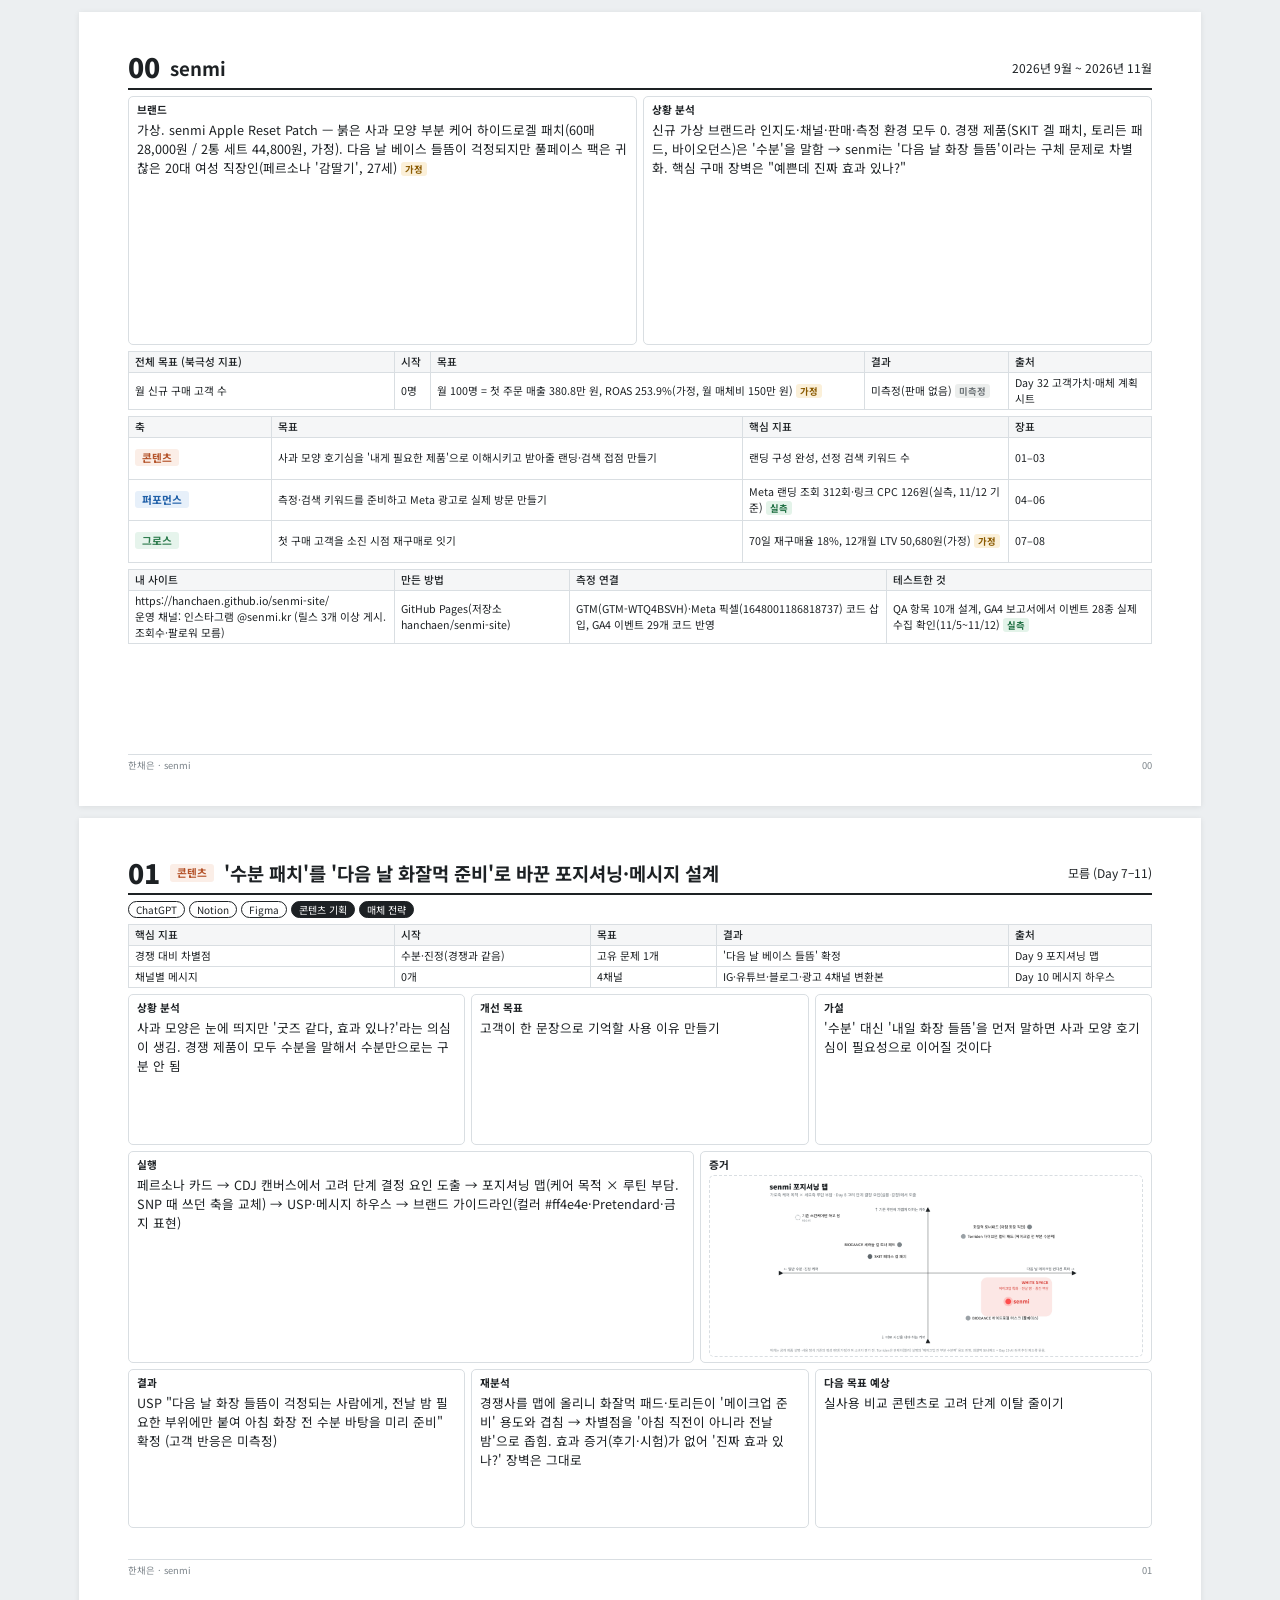
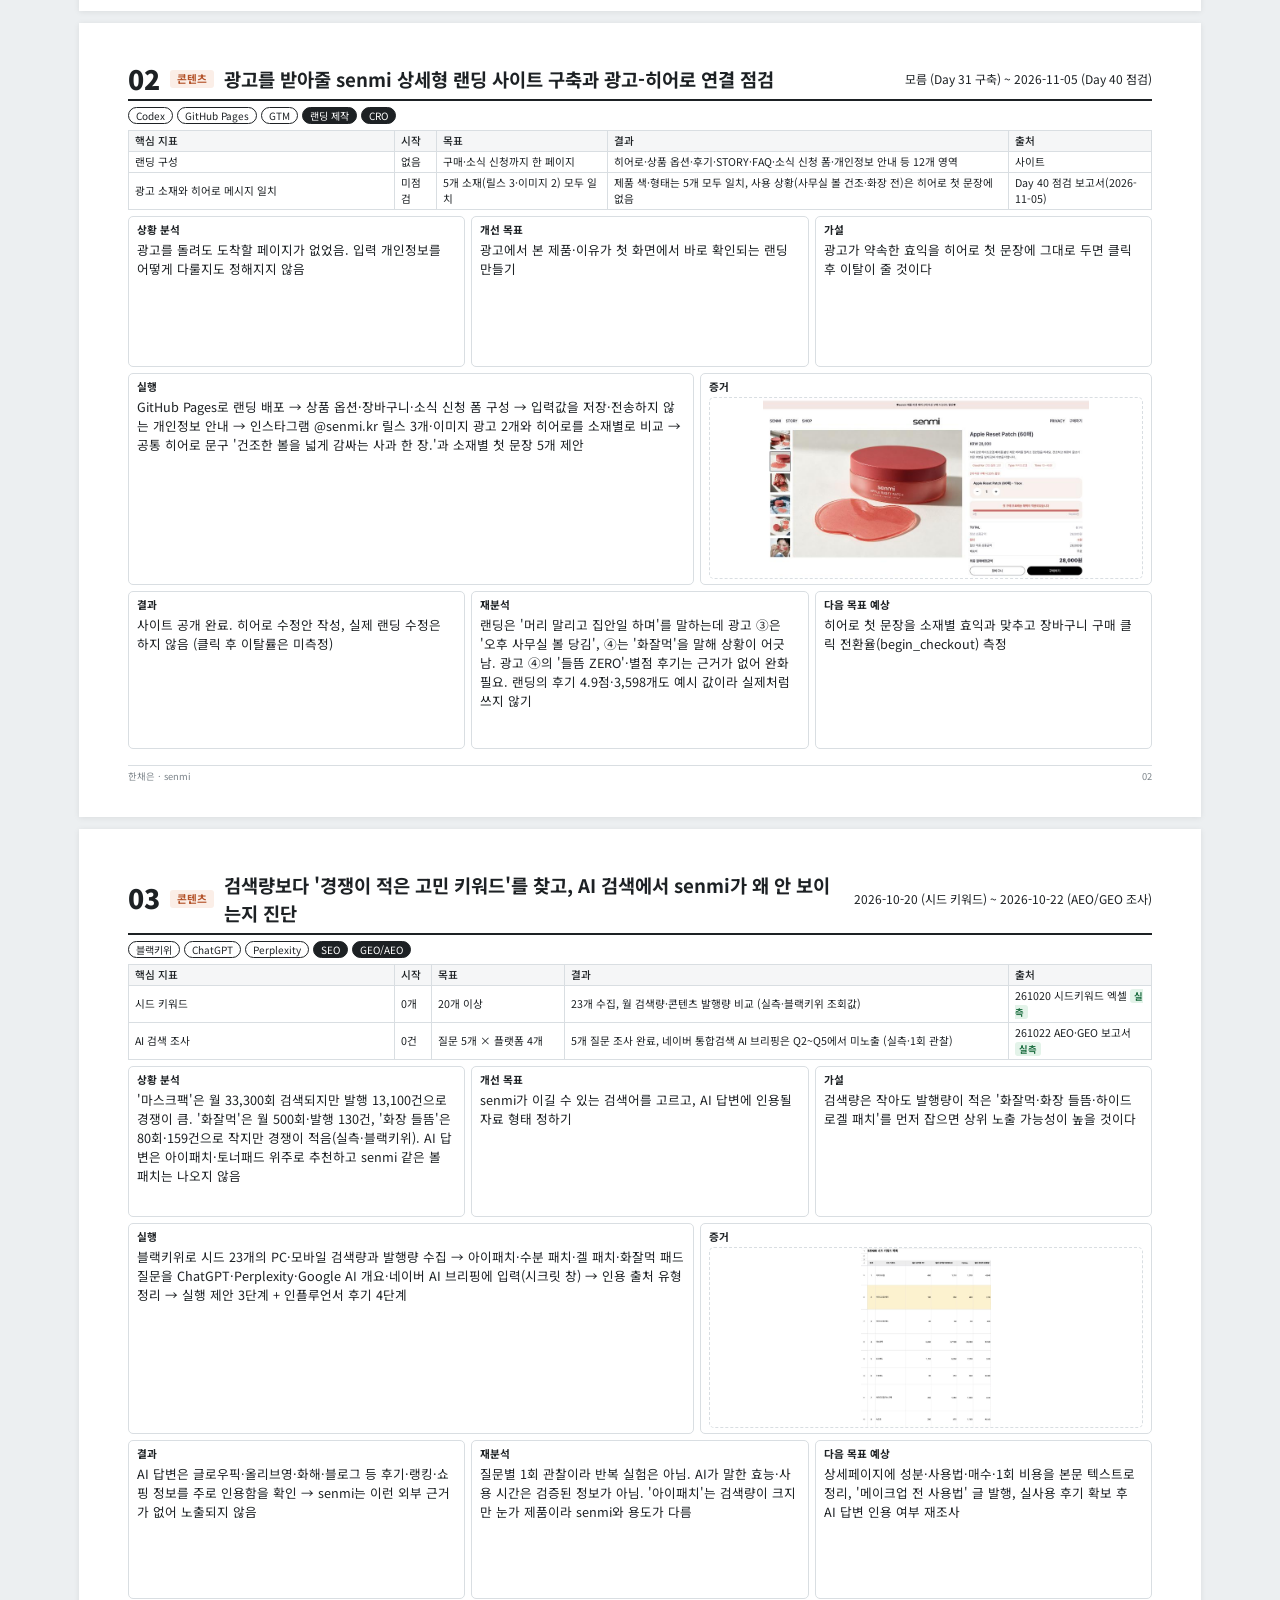
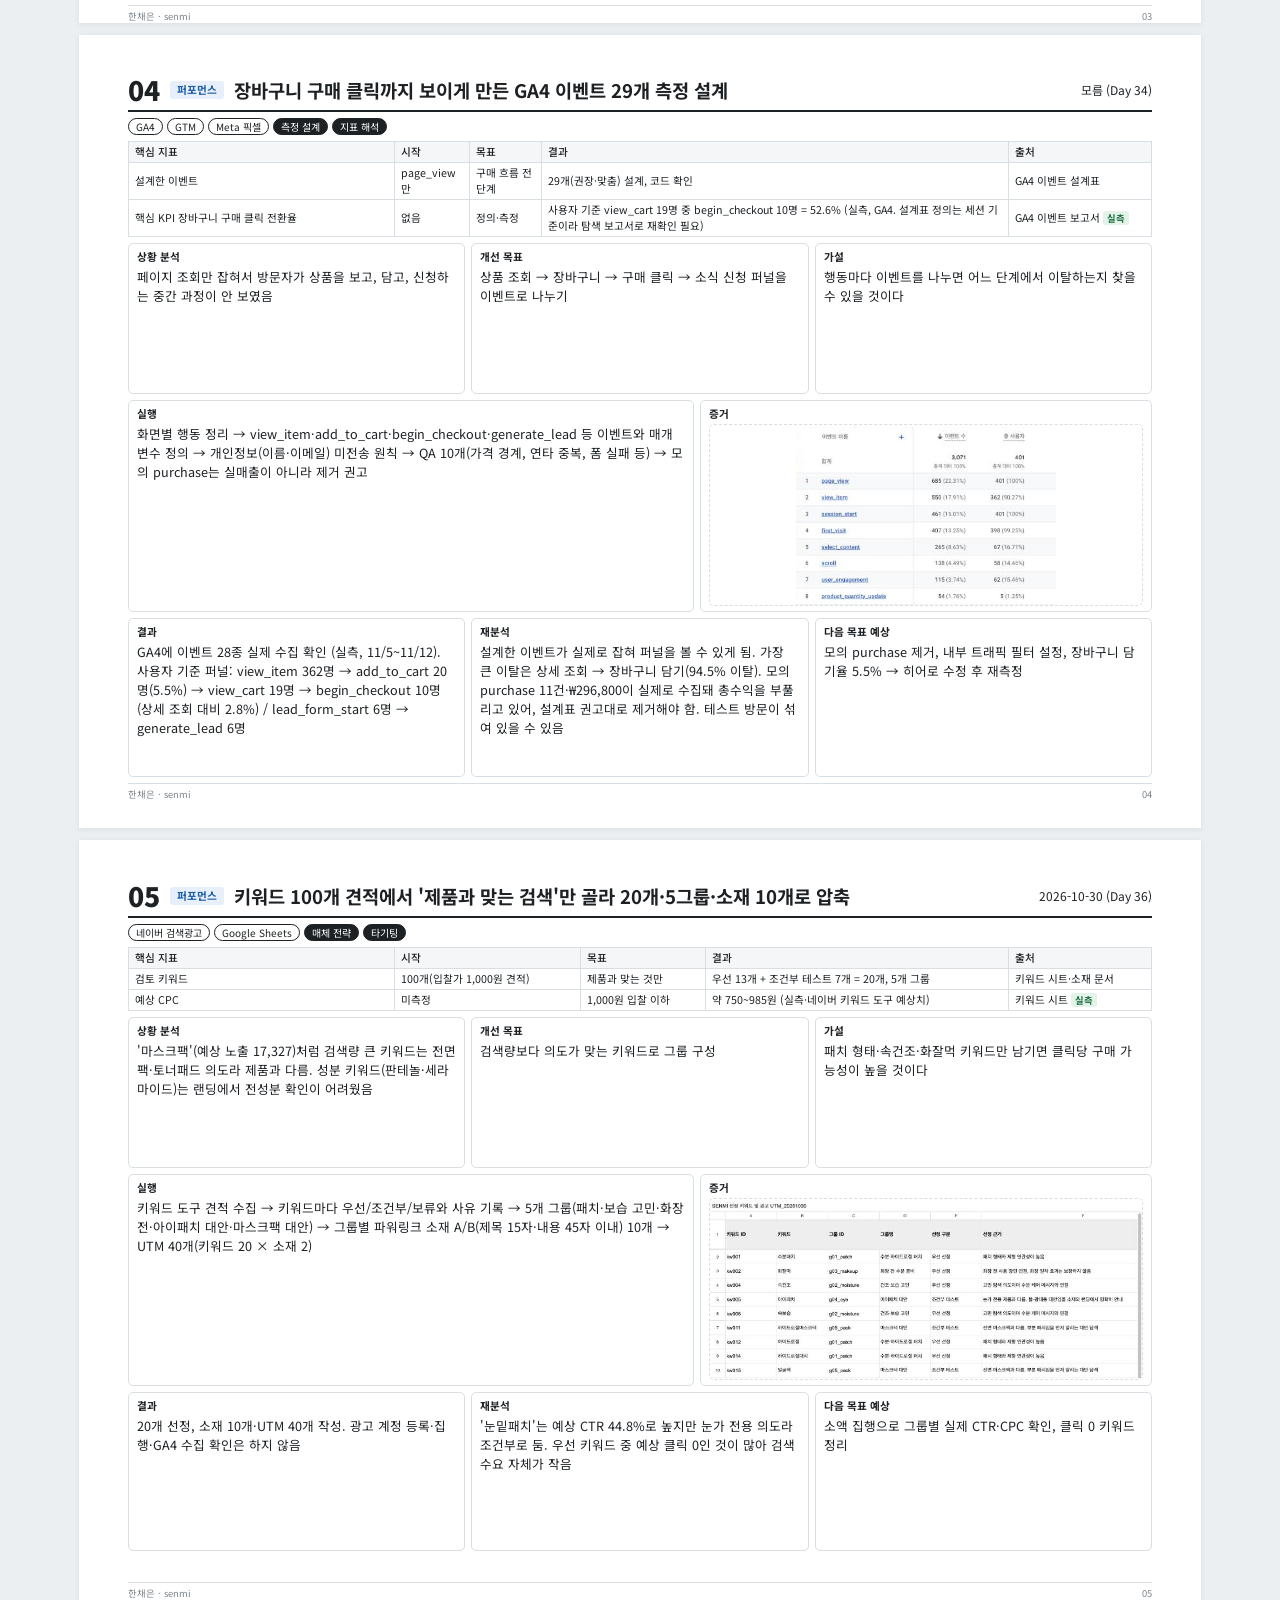
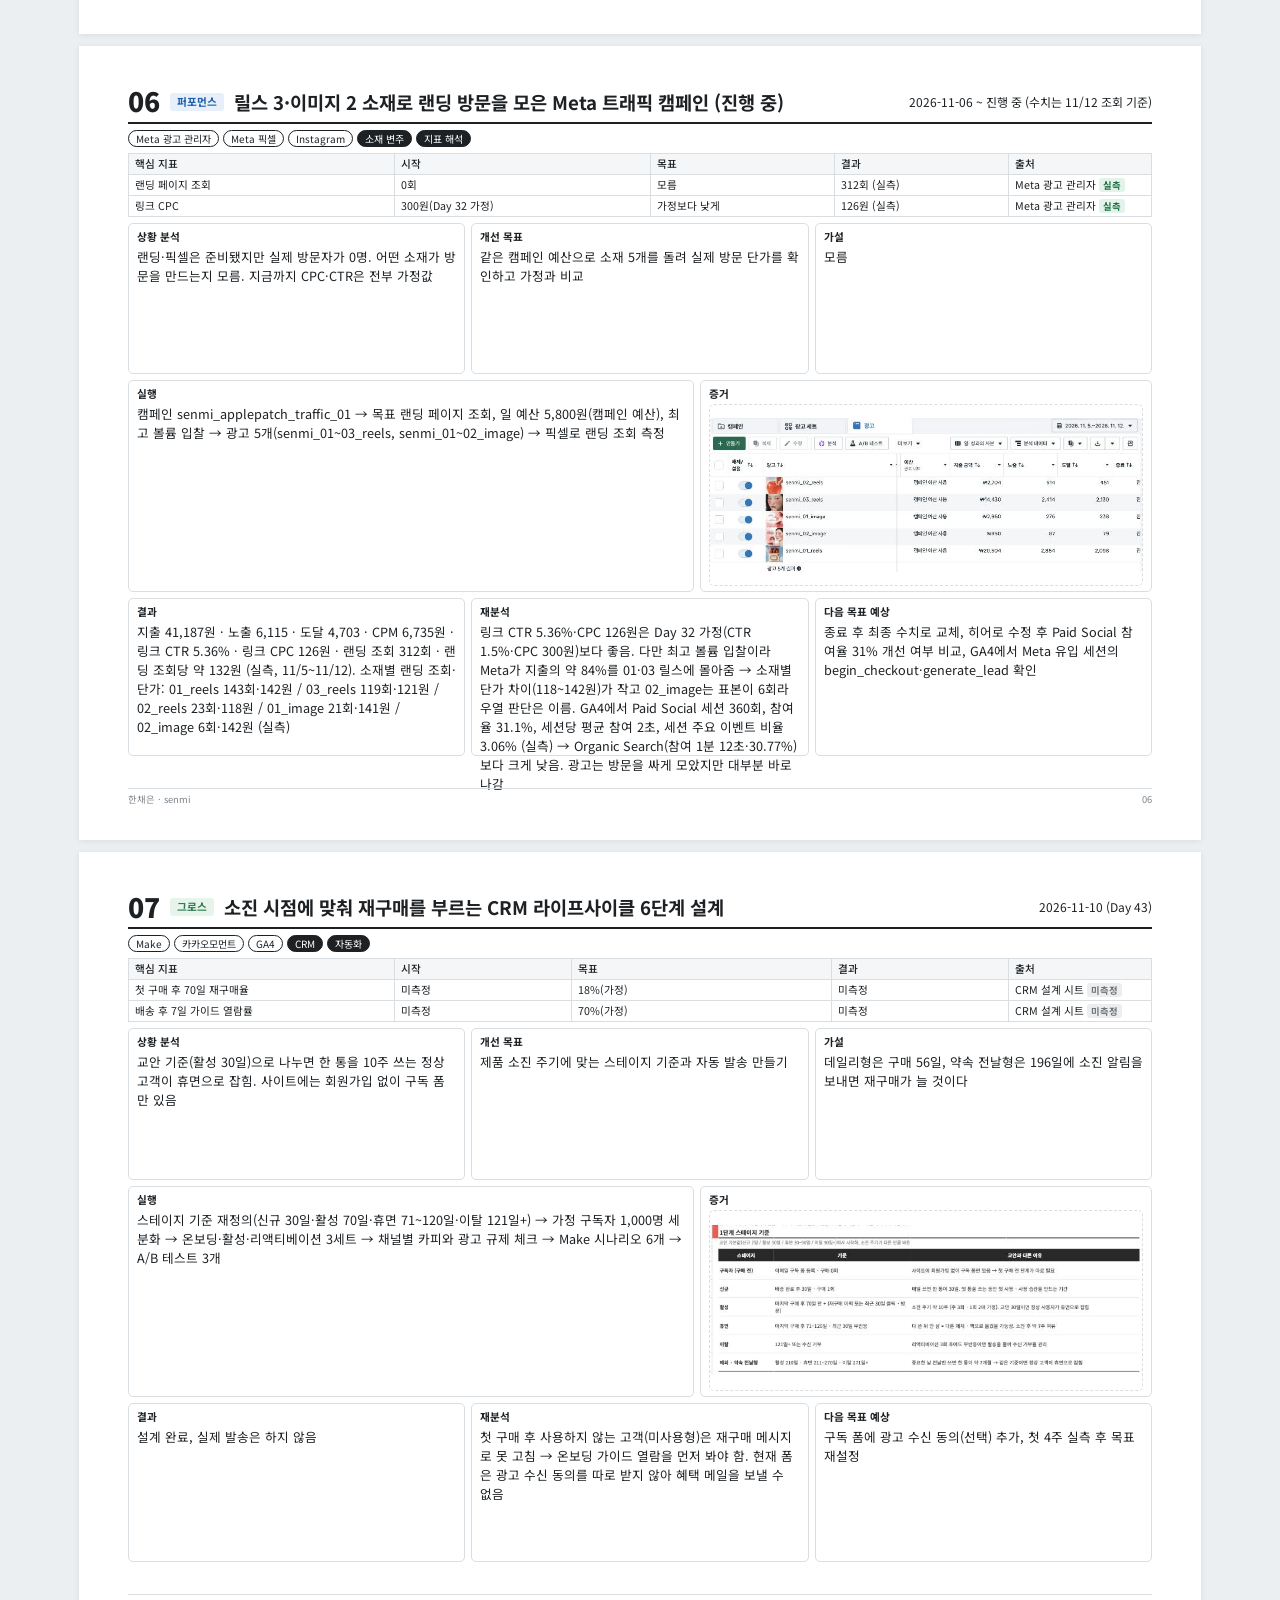
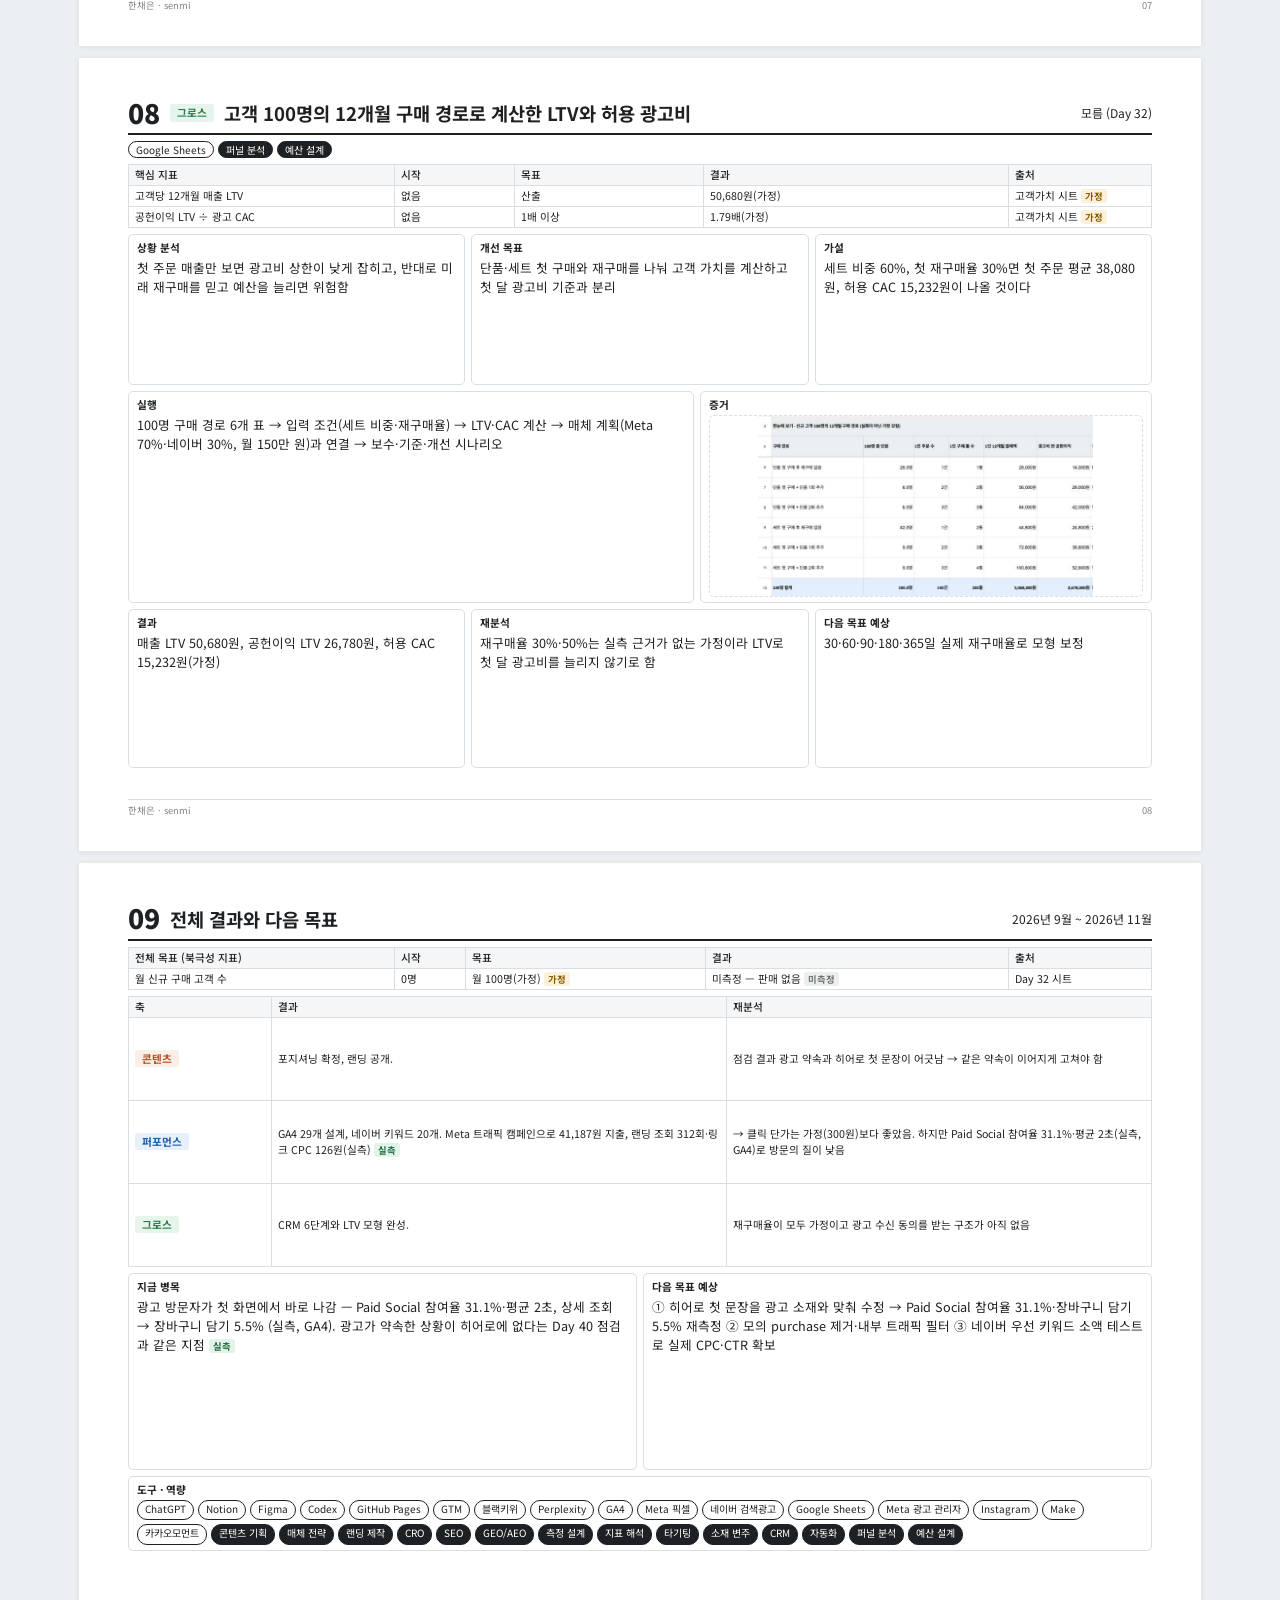
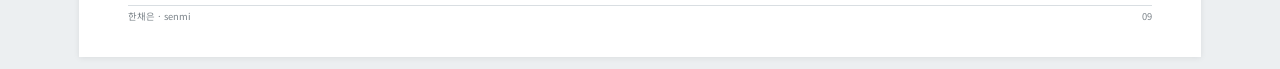
==== portfolio/index.html @ d6743a53 "Update chapter 01 to match revised Day 9 positioning Co-Authored-By: Claude Opus 5.5 <noreply@anthro" ====
<!doctype html>
<html lang="ko"><head><meta charset="utf-8"><meta name="viewport" content="width=device-width, initial-scale=1">
<meta name="robots" content="noindex, nofollow">
<title>한채은 포트폴리오</title>
<link href="https://fonts.googleapis.com/css2?family=Noto+Sans+KR:wght@400;500;700;900&display=swap" rel="stylesheet">
<!--
  빈 템플릿. [ ] 자리는 전부 내 내용으로 바꾼다. PDF 저장 전에 [ ]가 하나도 남으면 안 된다.
  00 브랜드·전체 목표 / 01~03 콘텐츠 / 04~06 퍼포먼스 / 07~09 그로스 / 10 전체 결과.
  장을 더 넣으려면 같은 축 section을 복사하고 번호를 다시 매긴다.
  도구 배지 <span class="b">GA4</span> · 역량 배지 <span class="b skill">측정 설계</span>
  숫자 출처 <span class="tag real">실측</span> <span class="tag assume">가정</span> <span class="tag none">미측정</span>
-->
<style>
:root{--ink:#1d2124;--muted:#7b8389;--line:#d9dee2;--paper:#fff;--bg:#eceff1;
--c:#b4532a;--c-bg:#fbeee7;--p:#1f5fa8;--p-bg:#e7f0fa;--g:#2f7d4f;--g-bg:#e6f4ec;
--real:#1f6f43;--real-bg:#e3f3e9;--assume:#8a5a00;--assume-bg:#fbf0d9;--none:#6d7377;--none-bg:#eceeed}
@media (prefers-color-scheme: dark){:root:not([data-theme="light"]){--bg:#15181a}}
:root[data-theme="dark"]{--bg:#15181a}
*{box-sizing:border-box}html,body{margin:0}
body{background:var(--bg);color:var(--ink);font-family:"Noto Sans KR",system-ui,sans-serif;font-size:9.5pt;line-height:1.5;-webkit-print-color-adjust:exact;print-color-adjust:exact}
@page{size:A4 landscape;margin:0}
.page{width:297mm;height:210mm;margin:12px auto;background:var(--paper);padding:11mm 13mm 9mm;display:flex;flex-direction:column;gap:6px;overflow:hidden;box-shadow:0 1px 6px rgba(0,0,0,.08)}
@media print{body{background:#fff}.page{margin:0;box-shadow:none;break-after:page}}
@media screen and (max-width:900px){.page{width:auto;height:auto;margin:8px 0;padding:20px 16px}.row3,.row2,.top2{grid-template-columns:1fr !important}}
.hd{display:flex;align-items:center;gap:10px;border-bottom:2px solid var(--ink);padding-bottom:6px}
.no{font-weight:900;font-size:20pt;line-height:1}
.ax{font-size:8pt;font-weight:700;border-radius:3px;padding:1px 7px;white-space:nowrap}
.ax.c{color:var(--c);background:var(--c-bg)}.ax.p{color:var(--p);background:var(--p-bg)}.ax.g{color:var(--g);background:var(--g-bg)}
.ttl{font-size:14pt;font-weight:700;flex:1}
.period{font-size:9pt;white-space:nowrap}
.badges{display:flex;flex-wrap:wrap;gap:4px;font-size:7.5pt}
.b{border:1px solid var(--ink);border-radius:10px;padding:0 7px;white-space:nowrap}
.b.skill{background:var(--ink);color:#fff}
.box{border:1px solid var(--line);border-radius:5px;padding:5px 8px;display:flex;flex-direction:column}
.box>b{font-size:8pt;margin-bottom:2px}
.box>div{flex:1}
.row3{display:grid;grid-template-columns:1fr 1fr 1fr;gap:6px}
.row2{display:grid;grid-template-columns:1.25fr 1fr;gap:6px}
.top2{display:grid;grid-template-columns:1fr 1fr;gap:6px}
.s1{height:40mm}.s2{height:56mm}.s3{height:42mm}.s4{height:66mm}.s5{height:52mm}
.tall td{height:11mm}
table{width:100%;border-collapse:collapse;font-size:8pt}
th,td{border:1px solid var(--line);padding:2px 6px;text-align:left;height:5.4mm}
th{background:#f5f6f7;font-weight:500}
.shot{border:1px dashed var(--line);border-radius:5px;flex:1;overflow:hidden}
.shot img{width:100%;height:100%;object-fit:contain}
.tag{font-size:7pt;font-weight:700;border-radius:3px;padding:0 4px}
.tag.real{color:var(--real);background:var(--real-bg)}.tag.assume{color:var(--assume);background:var(--assume-bg)}.tag.none{color:var(--none);background:var(--none-bg)}
.ft{margin-top:auto;display:flex;justify-content:space-between;font-size:7pt;color:var(--muted);border-top:1px solid var(--line);padding-top:3px}
</style></head><body>
<section class="page">
<div class="hd"><span class="no">00</span><span class="ttl">senmi</span><span class="period">2026년 9월 ~ 2026년 11월</span></div>
<div class="top2">
 <div class="box s4"><b>브랜드</b><div>가상. senmi Apple Reset Patch — 붉은 사과 모양 부분 케어 하이드로겔 패치(60매 28,000원 / 2통 세트 44,800원, 가정). 다음 날 베이스 들뜸이 걱정되지만 풀페이스 팩은 귀찮은 20대 여성 직장인(페르소나 &#x27;감딸기&#x27;, 27세) <span class="tag assume">가정</span></div></div>
 <div class="box s4"><b>상황 분석</b><div>신규 가상 브랜드라 인지도·채널·판매·측정 환경 모두 0. 경쟁 제품(SKIT 겔 패치, 토리든 패드, 바이오던스)은 &#x27;수분&#x27;을 말함 → senmi는 &#x27;다음 날 화장 들뜸&#x27;이라는 구체 문제로 차별화. 핵심 구매 장벽은 &quot;예쁜데 진짜 효과 있나?&quot;</div></div>
</div>
<table><tr><th style="width:26%">전체 목표 (북극성 지표)</th><th>시작</th><th>목표</th><th>결과</th><th style="width:14%">출처</th></tr><tr><td>월 신규 구매 고객 수</td><td>0명</td><td>월 100명 = 첫 주문 매출 380.8만 원, ROAS 253.9%(가정, 월 매체비 150만 원) <span class="tag assume">가정</span></td><td>미측정(판매 없음) <span class="tag none">미측정</span></td><td>Day 32 고객가치·매체 계획 시트</td></tr></table>
<table class="tall"><tr><th style="width:14%">축</th><th>목표</th><th style="width:26%">핵심 지표</th><th style="width:14%">장표</th></tr>
<tr><td><span class="ax c">콘텐츠</span></td><td>사과 모양 호기심을 &#x27;내게 필요한 제품&#x27;으로 이해시키고 받아줄 랜딩·검색 접점 만들기</td><td>랜딩 구성 완성, 선정 검색 키워드 수</td><td>01–03</td></tr>
<tr><td><span class="ax p">퍼포먼스</span></td><td>측정·검색 키워드를 준비하고 Meta 광고로 실제 방문 만들기</td><td>Meta 랜딩 조회 312회·링크 CPC 126원(실측, 11/12 기준) <span class="tag real">실측</span></td><td>04–06</td></tr>
<tr><td><span class="ax g">그로스</span></td><td>첫 구매 고객을 소진 시점 재구매로 잇기</td><td>70일 재구매율 18%, 12개월 LTV 50,680원(가정) <span class="tag assume">가정</span></td><td>07–08</td></tr></table>
<table class="tall"><tr><th style="width:26%">내 사이트</th><th>만든 방법</th><th>측정 연결</th><th>테스트한 것</th></tr><tr><td>https://hanchaen.github.io/senmi-site/<br>운영 채널: 인스타그램 @senmi.kr (릴스 3개 이상 게시. 조회수·팔로워 모름)</td><td>GitHub Pages(저장소 hanchaen/senmi-site)</td><td>GTM(GTM-WTQ4BSVH)·Meta 픽셀(1648001186818737) 코드 삽입, GA4 이벤트 29개 코드 반영</td><td>QA 항목 10개 설계, GA4 보고서에서 이벤트 28종 실제 수집 확인(11/5~11/12) <span class="tag real">실측</span></td></tr></table>
<div class="ft"><span>한채은 · senmi</span><span>00</span></div></section><section class="page">
<div class="hd"><span class="no">01</span><span class="ax c">콘텐츠</span><span class="ttl">&#x27;수분 패치&#x27;를 &#x27;다음 날 화잘먹 준비&#x27;로 바꾼 포지셔닝·메시지 설계</span><span class="period">모름 (Day 7–11)</span></div>
<div class="badges"><span class="b">ChatGPT</span><span class="b">Notion</span><span class="b">Figma</span><span class="b skill">콘텐츠 기획</span><span class="b skill">매체 전략</span></div>
<table><tr><th style="width:26%">핵심 지표</th><th>시작</th><th>목표</th><th>결과</th><th style="width:14%">출처</th></tr><tr><td>경쟁 대비 차별점</td><td>수분·진정(경쟁과 같음)</td><td>고유 문제 1개</td><td>&#x27;다음 날 베이스 들뜸&#x27; 확정</td><td>Day 9 포지셔닝 맵</td></tr><tr><td>채널별 메시지</td><td>0개</td><td>4채널</td><td>IG·유튜브·블로그·광고 4채널 변환본</td><td>Day 10 메시지 하우스</td></tr></table>
<div class="row3">
 <div class="box s1"><b>상황 분석</b><div>사과 모양은 눈에 띄지만 &#x27;굿즈 같다, 효과 있나?&#x27;라는 의심이 생김. 경쟁 제품이 모두 수분을 말해서 수분만으로는 구분 안 됨</div></div>
 <div class="box s1"><b>개선 목표</b><div>고객이 한 문장으로 기억할 사용 이유 만들기</div></div>
 <div class="box s1"><b>가설</b><div>&#x27;수분&#x27; 대신 &#x27;내일 화장 들뜸&#x27;을 먼저 말하면 사과 모양 호기심이 필요성으로 이어질 것이다</div></div>
</div>
<div class="row2">
 <div class="box s2"><b>실행</b><div>페르소나 카드 → CDJ 캔버스에서 고려 단계 결정 요인 도출 → 포지셔닝 맵(케어 목적 × 루틴 부담. SNP 때 쓰던 축을 교체) → USP·메시지 하우스 → 브랜드 가이드라인(컬러 #ff4e4e·Pretendard·금지 표현)</div></div>
 <div class="box s2"><b>증거</b><div class="shot"><img src="img/01_positioning_map.png" alt=""></div></div>
</div>
<div class="row3">
 <div class="box s3"><b>결과</b><div>USP &quot;다음 날 화장 들뜸이 걱정되는 사람에게, 전날 밤 필요한 부위에만 붙여 아침 화장 전 수분 바탕을 미리 준비&quot; 확정 (고객 반응은 미측정)</div></div>
 <div class="box s3"><b>재분석</b><div>경쟁사를 맵에 올리니 화잘먹 패드·토리든이 &#x27;메이크업 준비&#x27; 용도와 겹침 → 차별점을 &#x27;아침 직전이 아니라 전날 밤&#x27;으로 좁힘. 효과 증거(후기·시험)가 없어 &#x27;진짜 효과 있나?&#x27; 장벽은 그대로</div></div>
 <div class="box s3"><b>다음 목표 예상</b><div>실사용 비교 콘텐츠로 고려 단계 이탈 줄이기</div></div>
</div>
<div class="ft"><span>한채은 · senmi</span><span>01</span></div></section><section class="page">
<div class="hd"><span class="no">02</span><span class="ax c">콘텐츠</span><span class="ttl">광고를 받아줄 senmi 상세형 랜딩 사이트 구축과 광고-히어로 연결 점검</span><span class="period">모름 (Day 31 구축) ~ 2026-11-05 (Day 40 점검)</span></div>
<div class="badges"><span class="b">Codex</span><span class="b">GitHub Pages</span><span class="b">GTM</span><span class="b skill">랜딩 제작</span><span class="b skill">CRO</span></div>
<table><tr><th style="width:26%">핵심 지표</th><th>시작</th><th>목표</th><th>결과</th><th style="width:14%">출처</th></tr><tr><td>랜딩 구성</td><td>없음</td><td>구매·소식 신청까지 한 페이지</td><td>히어로·상품 옵션·후기·STORY·FAQ·소식 신청 폼·개인정보 안내 등 12개 영역</td><td>사이트</td></tr><tr><td>광고 소재와 히어로 메시지 일치</td><td>미점검</td><td>5개 소재(릴스 3·이미지 2) 모두 일치</td><td>제품 색·형태는 5개 모두 일치, 사용 상황(사무실 볼 건조·화장 전)은 히어로 첫 문장에 없음</td><td>Day 40 점검 보고서(2026-11-05)</td></tr></table>
<div class="row3">
 <div class="box s1"><b>상황 분석</b><div>광고를 돌려도 도착할 페이지가 없었음. 입력 개인정보를 어떻게 다룰지도 정해지지 않음</div></div>
 <div class="box s1"><b>개선 목표</b><div>광고에서 본 제품·이유가 첫 화면에서 바로 확인되는 랜딩 만들기</div></div>
 <div class="box s1"><b>가설</b><div>광고가 약속한 효익을 히어로 첫 문장에 그대로 두면 클릭 후 이탈이 줄 것이다</div></div>
</div>
<div class="row2">
 <div class="box s2"><b>실행</b><div>GitHub Pages로 랜딩 배포 → 상품 옵션·장바구니·소식 신청 폼 구성 → 입력값을 저장·전송하지 않는 개인정보 안내 → 인스타그램 @senmi.kr 릴스 3개·이미지 광고 2개와 히어로를 소재별로 비교 → 공통 히어로 문구 &#x27;건조한 볼을 넓게 감싸는 사과 한 장.&#x27;과 소재별 첫 문장 5개 제안</div></div>
 <div class="box s2"><b>증거</b><div class="shot"><img src="img/02_landing_hero.png" alt=""></div></div>
</div>
<div class="row3">
 <div class="box s3"><b>결과</b><div>사이트 공개 완료. 히어로 수정안 작성, 실제 랜딩 수정은 하지 않음 (클릭 후 이탈률은 미측정)</div></div>
 <div class="box s3"><b>재분석</b><div>랜딩은 &#x27;머리 말리고 집안일 하며&#x27;를 말하는데 광고 ③은 &#x27;오후 사무실 볼 당김&#x27;, ④는 &#x27;화잘먹&#x27;을 말해 상황이 어긋남. 광고 ④의 &#x27;들뜸 ZERO&#x27;·별점 후기는 근거가 없어 완화 필요. 랜딩의 후기 4.9점·3,598개도 예시 값이라 실제처럼 쓰지 않기</div></div>
 <div class="box s3"><b>다음 목표 예상</b><div>히어로 첫 문장을 소재별 효익과 맞추고 장바구니 구매 클릭 전환율(begin_checkout) 측정</div></div>
</div>
<div class="ft"><span>한채은 · senmi</span><span>02</span></div></section><section class="page">
<div class="hd"><span class="no">03</span><span class="ax c">콘텐츠</span><span class="ttl">검색량보다 &#x27;경쟁이 적은 고민 키워드&#x27;를 찾고, AI 검색에서 senmi가 왜 안 보이는지 진단</span><span class="period">2026-10-20 (시드 키워드) ~ 2026-10-22 (AEO/GEO 조사)</span></div>
<div class="badges"><span class="b">블랙키위</span><span class="b">ChatGPT</span><span class="b">Perplexity</span><span class="b skill">SEO</span><span class="b skill">GEO/AEO</span></div>
<table><tr><th style="width:26%">핵심 지표</th><th>시작</th><th>목표</th><th>결과</th><th style="width:14%">출처</th></tr><tr><td>시드 키워드</td><td>0개</td><td>20개 이상</td><td>23개 수집, 월 검색량·콘텐츠 발행량 비교 (실측·블랙키위 조회값)</td><td>261020 시드키워드 엑셀 <span class="tag real">실측</span></td></tr><tr><td>AI 검색 조사</td><td>0건</td><td>질문 5개 × 플랫폼 4개</td><td>5개 질문 조사 완료, 네이버 통합검색 AI 브리핑은 Q2~Q5에서 미노출 (실측·1회 관찰)</td><td>261022 AEO·GEO 보고서 <span class="tag real">실측</span></td></tr></table>
<div class="row3">
 <div class="box s1"><b>상황 분석</b><div>&#x27;마스크팩&#x27;은 월 33,300회 검색되지만 발행 13,100건으로 경쟁이 큼. &#x27;화잘먹&#x27;은 월 500회·발행 130건, &#x27;화장 들뜸&#x27;은 80회·159건으로 작지만 경쟁이 적음(실측·블랙키위). AI 답변은 아이패치·토너패드 위주로 추천하고 senmi 같은 볼 패치는 나오지 않음</div></div>
 <div class="box s1"><b>개선 목표</b><div>senmi가 이길 수 있는 검색어를 고르고, AI 답변에 인용될 자료 형태 정하기</div></div>
 <div class="box s1"><b>가설</b><div>검색량은 작아도 발행량이 적은 &#x27;화잘먹·화장 들뜸·하이드로겔 패치&#x27;를 먼저 잡으면 상위 노출 가능성이 높을 것이다</div></div>
</div>
<div class="row2">
 <div class="box s2"><b>실행</b><div>블랙키위로 시드 23개의 PC·모바일 검색량과 발행량 수집 → 아이패치·수분 패치·겔 패치·화잘먹 패드 질문을 ChatGPT·Perplexity·Google AI 개요·네이버 AI 브리핑에 입력(시크릿 창) → 인용 출처 유형 정리 → 실행 제안 3단계 + 인플루언서 후기 4단계</div></div>
 <div class="box s2"><b>증거</b><div class="shot"><img src="img/03_seed_keywords.png" alt=""></div></div>
</div>
<div class="row3">
 <div class="box s3"><b>결과</b><div>AI 답변은 글로우픽·올리브영·화해·블로그 등 후기·랭킹·쇼핑 정보를 주로 인용함을 확인 → senmi는 이런 외부 근거가 없어 노출되지 않음</div></div>
 <div class="box s3"><b>재분석</b><div>질문별 1회 관찰이라 반복 실험은 아님. AI가 말한 효능·사용 시간은 검증된 정보가 아님. &#x27;아이패치&#x27;는 검색량이 크지만 눈가 제품이라 senmi와 용도가 다름</div></div>
 <div class="box s3"><b>다음 목표 예상</b><div>상세페이지에 성분·사용법·매수·1회 비용을 본문 텍스트로 정리, &#x27;메이크업 전 사용법&#x27; 글 발행, 실사용 후기 확보 후 AI 답변 인용 여부 재조사</div></div>
</div>
<div class="ft"><span>한채은 · senmi</span><span>03</span></div></section><section class="page">
<div class="hd"><span class="no">04</span><span class="ax p">퍼포먼스</span><span class="ttl">장바구니 구매 클릭까지 보이게 만든 GA4 이벤트 29개 측정 설계</span><span class="period">모름 (Day 34)</span></div>
<div class="badges"><span class="b">GA4</span><span class="b">GTM</span><span class="b">Meta 픽셀</span><span class="b skill">측정 설계</span><span class="b skill">지표 해석</span></div>
<table><tr><th style="width:26%">핵심 지표</th><th>시작</th><th>목표</th><th>결과</th><th style="width:14%">출처</th></tr><tr><td>설계한 이벤트</td><td>page_view만</td><td>구매 흐름 전 단계</td><td>29개(권장·맞춤) 설계, 코드 확인</td><td>GA4 이벤트 설계표</td></tr><tr><td>핵심 KPI 장바구니 구매 클릭 전환율</td><td>없음</td><td>정의·측정</td><td>사용자 기준 view_cart 19명 중 begin_checkout 10명 = 52.6% (실측, GA4. 설계표 정의는 세션 기준이라 탐색 보고서로 재확인 필요)</td><td>GA4 이벤트 보고서 <span class="tag real">실측</span></td></tr></table>
<div class="row3">
 <div class="box s1"><b>상황 분석</b><div>페이지 조회만 잡혀서 방문자가 상품을 보고, 담고, 신청하는 중간 과정이 안 보였음</div></div>
 <div class="box s1"><b>개선 목표</b><div>상품 조회 → 장바구니 → 구매 클릭 → 소식 신청 퍼널을 이벤트로 나누기</div></div>
 <div class="box s1"><b>가설</b><div>행동마다 이벤트를 나누면 어느 단계에서 이탈하는지 찾을 수 있을 것이다</div></div>
</div>
<div class="row2">
 <div class="box s2"><b>실행</b><div>화면별 행동 정리 → view_item·add_to_cart·begin_checkout·generate_lead 등 이벤트와 매개변수 정의 → 개인정보(이름·이메일) 미전송 원칙 → QA 10개(가격 경계, 연타 중복, 폼 실패 등) → 모의 purchase는 실매출이 아니라 제거 권고</div></div>
 <div class="box s2"><b>증거</b><div class="shot"><img src="img/04_ga4_debugview.png" alt=""></div></div>
</div>
<div class="row3">
 <div class="box s3"><b>결과</b><div>GA4에 이벤트 28종 실제 수집 확인 (실측, 11/5~11/12). 사용자 기준 퍼널: view_item 362명 → add_to_cart 20명(5.5%) → view_cart 19명 → begin_checkout 10명(상세 조회 대비 2.8%) / lead_form_start 6명 → generate_lead 6명</div></div>
 <div class="box s3"><b>재분석</b><div>설계한 이벤트가 실제로 잡혀 퍼널을 볼 수 있게 됨. 가장 큰 이탈은 상세 조회 → 장바구니 담기(94.5% 이탈). 모의 purchase 11건·₩296,800이 실제로 수집돼 총수익을 부풀리고 있어, 설계표 권고대로 제거해야 함. 테스트 방문이 섞여 있을 수 있음</div></div>
 <div class="box s3"><b>다음 목표 예상</b><div>모의 purchase 제거, 내부 트래픽 필터 설정, 장바구니 담기율 5.5% → 히어로 수정 후 재측정</div></div>
</div>
<div class="ft"><span>한채은 · senmi</span><span>04</span></div></section><section class="page">
<div class="hd"><span class="no">05</span><span class="ax p">퍼포먼스</span><span class="ttl">키워드 100개 견적에서 &#x27;제품과 맞는 검색&#x27;만 골라 20개·5그룹·소재 10개로 압축</span><span class="period">2026-10-30 (Day 36)</span></div>
<div class="badges"><span class="b">네이버 검색광고</span><span class="b">Google Sheets</span><span class="b skill">매체 전략</span><span class="b skill">타기팅</span></div>
<table><tr><th style="width:26%">핵심 지표</th><th>시작</th><th>목표</th><th>결과</th><th style="width:14%">출처</th></tr><tr><td>검토 키워드</td><td>100개(입찰가 1,000원 견적)</td><td>제품과 맞는 것만</td><td>우선 13개 + 조건부 테스트 7개 = 20개, 5개 그룹</td><td>키워드 시트·소재 문서</td></tr><tr><td>예상 CPC</td><td>미측정</td><td>1,000원 입찰 이하</td><td>약 750~985원 (실측·네이버 키워드 도구 예상치)</td><td>키워드 시트 <span class="tag real">실측</span></td></tr></table>
<div class="row3">
 <div class="box s1"><b>상황 분석</b><div>&#x27;마스크팩&#x27;(예상 노출 17,327)처럼 검색량 큰 키워드는 전면 팩·토너패드 의도라 제품과 다름. 성분 키워드(판테놀·세라마이드)는 랜딩에서 전성분 확인이 어려웠음</div></div>
 <div class="box s1"><b>개선 목표</b><div>검색량보다 의도가 맞는 키워드로 그룹 구성</div></div>
 <div class="box s1"><b>가설</b><div>패치 형태·속건조·화잘먹 키워드만 남기면 클릭당 구매 가능성이 높을 것이다</div></div>
</div>
<div class="row2">
 <div class="box s2"><b>실행</b><div>키워드 도구 견적 수집 → 키워드마다 우선/조건부/보류와 사유 기록 → 5개 그룹(패치·보습 고민·화장 전·아이패치 대안·마스크팩 대안) → 그룹별 파워링크 소재 A/B(제목 15자·내용 45자 이내) 10개 → UTM 40개(키워드 20 × 소재 2)</div></div>
 <div class="box s2"><b>증거</b><div class="shot"><img src="img/05_naver_keywords.png" alt=""></div></div>
</div>
<div class="row3">
 <div class="box s3"><b>결과</b><div>20개 선정, 소재 10개·UTM 40개 작성. 광고 계정 등록·집행·GA4 수집 확인은 하지 않음</div></div>
 <div class="box s3"><b>재분석</b><div>&#x27;눈밑패치&#x27;는 예상 CTR 44.8%로 높지만 눈가 전용 의도라 조건부로 둠. 우선 키워드 중 예상 클릭 0인 것이 많아 검색 수요 자체가 작음</div></div>
 <div class="box s3"><b>다음 목표 예상</b><div>소액 집행으로 그룹별 실제 CTR·CPC 확인, 클릭 0 키워드 정리</div></div>
</div>
<div class="ft"><span>한채은 · senmi</span><span>05</span></div></section><section class="page">
<div class="hd"><span class="no">06</span><span class="ax p">퍼포먼스</span><span class="ttl">릴스 3·이미지 2 소재로 랜딩 방문을 모은 Meta 트래픽 캠페인 (진행 중)</span><span class="period">2026-11-06 ~ 진행 중 (수치는 11/12 조회 기준)</span></div>
<div class="badges"><span class="b">Meta 광고 관리자</span><span class="b">Meta 픽셀</span><span class="b">Instagram</span><span class="b skill">소재 변주</span><span class="b skill">지표 해석</span></div>
<table><tr><th style="width:26%">핵심 지표</th><th>시작</th><th>목표</th><th>결과</th><th style="width:14%">출처</th></tr><tr><td>랜딩 페이지 조회</td><td>0회</td><td>모름</td><td>312회 (실측)</td><td>Meta 광고 관리자 <span class="tag real">실측</span></td></tr><tr><td>링크 CPC</td><td>300원(Day 32 가정)</td><td>가정보다 낮게</td><td>126원 (실측)</td><td>Meta 광고 관리자 <span class="tag real">실측</span></td></tr></table>
<div class="row3">
 <div class="box s1"><b>상황 분석</b><div>랜딩·픽셀은 준비됐지만 실제 방문자가 0명. 어떤 소재가 방문을 만드는지 모름. 지금까지 CPC·CTR은 전부 가정값</div></div>
 <div class="box s1"><b>개선 목표</b><div>같은 캠페인 예산으로 소재 5개를 돌려 실제 방문 단가를 확인하고 가정과 비교</div></div>
 <div class="box s1"><b>가설</b><div>모름</div></div>
</div>
<div class="row2">
 <div class="box s2"><b>실행</b><div>캠페인 senmi_applepatch_traffic_01 → 목표 랜딩 페이지 조회, 일 예산 5,800원(캠페인 예산), 최고 볼륨 입찰 → 광고 5개(senmi_01~03_reels, senmi_01~02_image) → 픽셀로 랜딩 조회 측정</div></div>
 <div class="box s2"><b>증거</b><div class="shot"><img src="img/06_meta_ads_manager.png" alt=""></div></div>
</div>
<div class="row3">
 <div class="box s3"><b>결과</b><div>지출 41,187원 · 노출 6,115 · 도달 4,703 · CPM 6,735원 · 링크 CTR 5.36% · 링크 CPC 126원 · 랜딩 조회 312회 · 랜딩 조회당 약 132원 (실측, 11/5~11/12). 소재별 랜딩 조회·단가: 01_reels 143회·142원 / 03_reels 119회·121원 / 02_reels 23회·118원 / 01_image 21회·141원 / 02_image 6회·142원 (실측)</div></div>
 <div class="box s3"><b>재분석</b><div>링크 CTR 5.36%·CPC 126원은 Day 32 가정(CTR 1.5%·CPC 300원)보다 좋음. 다만 최고 볼륨 입찰이라 Meta가 지출의 약 84%를 01·03 릴스에 몰아줌 → 소재별 단가 차이(118~142원)가 작고 02_image는 표본이 6회라 우열 판단은 이름. GA4에서 Paid Social 세션 360회, 참여율 31.1%, 세션당 평균 참여 2초, 세션 주요 이벤트 비율 3.06% (실측) → Organic Search(참여 1분 12초·30.77%)보다 크게 낮음. 광고는 방문을 싸게 모았지만 대부분 바로 나감</div></div>
 <div class="box s3"><b>다음 목표 예상</b><div>종료 후 최종 수치로 교체, 히어로 수정 후 Paid Social 참여율 31% 개선 여부 비교, GA4에서 Meta 유입 세션의 begin_checkout·generate_lead 확인</div></div>
</div>
<div class="ft"><span>한채은 · senmi</span><span>06</span></div></section><section class="page">
<div class="hd"><span class="no">07</span><span class="ax g">그로스</span><span class="ttl">소진 시점에 맞춰 재구매를 부르는 CRM 라이프사이클 6단계 설계</span><span class="period">2026-11-10 (Day 43)</span></div>
<div class="badges"><span class="b">Make</span><span class="b">카카오모먼트</span><span class="b">GA4</span><span class="b skill">CRM</span><span class="b skill">자동화</span></div>
<table><tr><th style="width:26%">핵심 지표</th><th>시작</th><th>목표</th><th>결과</th><th style="width:14%">출처</th></tr><tr><td>첫 구매 후 70일 재구매율</td><td>미측정</td><td>18%(가정)</td><td>미측정</td><td>CRM 설계 시트 <span class="tag none">미측정</span></td></tr><tr><td>배송 후 7일 가이드 열람률</td><td>미측정</td><td>70%(가정)</td><td>미측정</td><td>CRM 설계 시트 <span class="tag none">미측정</span></td></tr></table>
<div class="row3">
 <div class="box s1"><b>상황 분석</b><div>교안 기준(활성 30일)으로 나누면 한 통을 10주 쓰는 정상 고객이 휴면으로 잡힘. 사이트에는 회원가입 없이 구독 폼만 있음</div></div>
 <div class="box s1"><b>개선 목표</b><div>제품 소진 주기에 맞는 스테이지 기준과 자동 발송 만들기</div></div>
 <div class="box s1"><b>가설</b><div>데일리형은 구매 56일, 약속 전날형은 196일에 소진 알림을 보내면 재구매가 늘 것이다</div></div>
</div>
<div class="row2">
 <div class="box s2"><b>실행</b><div>스테이지 기준 재정의(신규 30일·활성 70일·휴면 71~120일·이탈 121일+) → 가정 구독자 1,000명 세분화 → 온보딩·활성·리액티베이션 3세트 → 채널별 카피와 광고 규제 체크 → Make 시나리오 6개 → A/B 테스트 3개</div></div>
 <div class="box s2"><b>증거</b><div class="shot"><img src="img/07_crm_lifecycle.png" alt=""></div></div>
</div>
<div class="row3">
 <div class="box s3"><b>결과</b><div>설계 완료, 실제 발송은 하지 않음</div></div>
 <div class="box s3"><b>재분석</b><div>첫 구매 후 사용하지 않는 고객(미사용형)은 재구매 메시지로 못 고침 → 온보딩 가이드 열람을 먼저 봐야 함. 현재 폼은 광고 수신 동의를 따로 받지 않아 혜택 메일을 보낼 수 없음</div></div>
 <div class="box s3"><b>다음 목표 예상</b><div>구독 폼에 광고 수신 동의(선택) 추가, 첫 4주 실측 후 목표 재설정</div></div>
</div>
<div class="ft"><span>한채은 · senmi</span><span>07</span></div></section><section class="page">
<div class="hd"><span class="no">08</span><span class="ax g">그로스</span><span class="ttl">고객 100명의 12개월 구매 경로로 계산한 LTV와 허용 광고비</span><span class="period">모름 (Day 32)</span></div>
<div class="badges"><span class="b">Google Sheets</span><span class="b skill">퍼널 분석</span><span class="b skill">예산 설계</span></div>
<table><tr><th style="width:26%">핵심 지표</th><th>시작</th><th>목표</th><th>결과</th><th style="width:14%">출처</th></tr><tr><td>고객당 12개월 매출 LTV</td><td>없음</td><td>산출</td><td>50,680원(가정)</td><td>고객가치 시트 <span class="tag assume">가정</span></td></tr><tr><td>공헌이익 LTV ÷ 광고 CAC</td><td>없음</td><td>1배 이상</td><td>1.79배(가정)</td><td>고객가치 시트 <span class="tag assume">가정</span></td></tr></table>
<div class="row3">
 <div class="box s1"><b>상황 분석</b><div>첫 주문 매출만 보면 광고비 상한이 낮게 잡히고, 반대로 미래 재구매를 믿고 예산을 늘리면 위험함</div></div>
 <div class="box s1"><b>개선 목표</b><div>단품·세트 첫 구매와 재구매를 나눠 고객 가치를 계산하고 첫 달 광고비 기준과 분리</div></div>
 <div class="box s1"><b>가설</b><div>세트 비중 60%, 첫 재구매율 30%면 첫 주문 평균 38,080원, 허용 CAC 15,232원이 나올 것이다</div></div>
</div>
<div class="row2">
 <div class="box s2"><b>실행</b><div>100명 구매 경로 6개 표 → 입력 조건(세트 비중·재구매율) → LTV·CAC 계산 → 매체 계획(Meta 70%·네이버 30%, 월 150만 원)과 연결 → 보수·기준·개선 시나리오</div></div>
 <div class="box s2"><b>증거</b><div class="shot"><img src="img/08_ltv_paths.png" alt=""></div></div>
</div>
<div class="row3">
 <div class="box s3"><b>결과</b><div>매출 LTV 50,680원, 공헌이익 LTV 26,780원, 허용 CAC 15,232원(가정)</div></div>
 <div class="box s3"><b>재분석</b><div>재구매율 30%·50%는 실측 근거가 없는 가정이라 LTV로 첫 달 광고비를 늘리지 않기로 함</div></div>
 <div class="box s3"><b>다음 목표 예상</b><div>30·60·90·180·365일 실제 재구매율로 모형 보정</div></div>
</div>
<div class="ft"><span>한채은 · senmi</span><span>08</span></div></section><section class="page">
<div class="hd"><span class="no">09</span><span class="ttl">전체 결과와 다음 목표</span><span class="period">2026년 9월 ~ 2026년 11월</span></div>
<table><tr><th style="width:26%">전체 목표 (북극성 지표)</th><th>시작</th><th>목표</th><th>결과</th><th style="width:14%">출처</th></tr><tr><td>월 신규 구매 고객 수</td><td>0명</td><td>월 100명(가정) <span class="tag assume">가정</span></td><td>미측정 — 판매 없음 <span class="tag none">미측정</span></td><td>Day 32 시트</td></tr></table>
<table><tr><th style="width:14%">축</th><th>결과</th><th>재분석</th></tr>
<tr style="height:22mm"><td><span class="ax c">콘텐츠</span></td><td>포지셔닝 확정, 랜딩 공개.</td><td>점검 결과 광고 약속과 히어로 첫 문장이 어긋남 → 같은 약속이 이어지게 고쳐야 함</td></tr>
<tr style="height:22mm"><td><span class="ax p">퍼포먼스</span></td><td>GA4 29개 설계, 네이버 키워드 20개. Meta 트래픽 캠페인으로 41,187원 지출, 랜딩 조회 312회·링크 CPC 126원(실측) <span class="tag real">실측</span></td><td>→ 클릭 단가는 가정(300원)보다 좋았음. 하지만 Paid Social 참여율 31.1%·평균 2초(실측, GA4)로 방문의 질이 낮음</td></tr>
<tr style="height:22mm"><td><span class="ax g">그로스</span></td><td>CRM 6단계와 LTV 모형 완성.</td><td>재구매율이 모두 가정이고 광고 수신 동의를 받는 구조가 아직 없음</td></tr></table>
<div class="top2">
 <div class="box s5"><b>지금 병목</b><div>광고 방문자가 첫 화면에서 바로 나감 — Paid Social 참여율 31.1%·평균 2초, 상세 조회 → 장바구니 담기 5.5% (실측, GA4). 광고가 약속한 상황이 히어로에 없다는 Day 40 점검과 같은 지점 <span class="tag real">실측</span></div></div>
 <div class="box s5"><b>다음 목표 예상</b><div>① 히어로 첫 문장을 광고 소재와 맞춰 수정 → Paid Social 참여율 31.1%·장바구니 담기 5.5% 재측정 ② 모의 purchase 제거·내부 트래픽 필터 ③ 네이버 우선 키워드 소액 테스트로 실제 CPC·CTR 확보</div></div>
</div>
<div class="box"><b>도구 · 역량</b><div class="badges" style="min-height:12mm"><span class="b">ChatGPT</span><span class="b">Notion</span><span class="b">Figma</span><span class="b">Codex</span><span class="b">GitHub Pages</span><span class="b">GTM</span><span class="b">블랙키위</span><span class="b">Perplexity</span><span class="b">GA4</span><span class="b">Meta 픽셀</span><span class="b">네이버 검색광고</span><span class="b">Google Sheets</span><span class="b">Meta 광고 관리자</span><span class="b">Instagram</span><span class="b">Make</span><span class="b">카카오모먼트</span><span class="b skill">콘텐츠 기획</span><span class="b skill">매체 전략</span><span class="b skill">랜딩 제작</span><span class="b skill">CRO</span><span class="b skill">SEO</span><span class="b skill">GEO/AEO</span><span class="b skill">측정 설계</span><span class="b skill">지표 해석</span><span class="b skill">타기팅</span><span class="b skill">소재 변주</span><span class="b skill">CRM</span><span class="b skill">자동화</span><span class="b skill">퍼널 분석</span><span class="b skill">예산 설계</span></div></div>
<div class="ft"><span>한채은 · senmi</span><span>09</span></div></section>
</body></html>
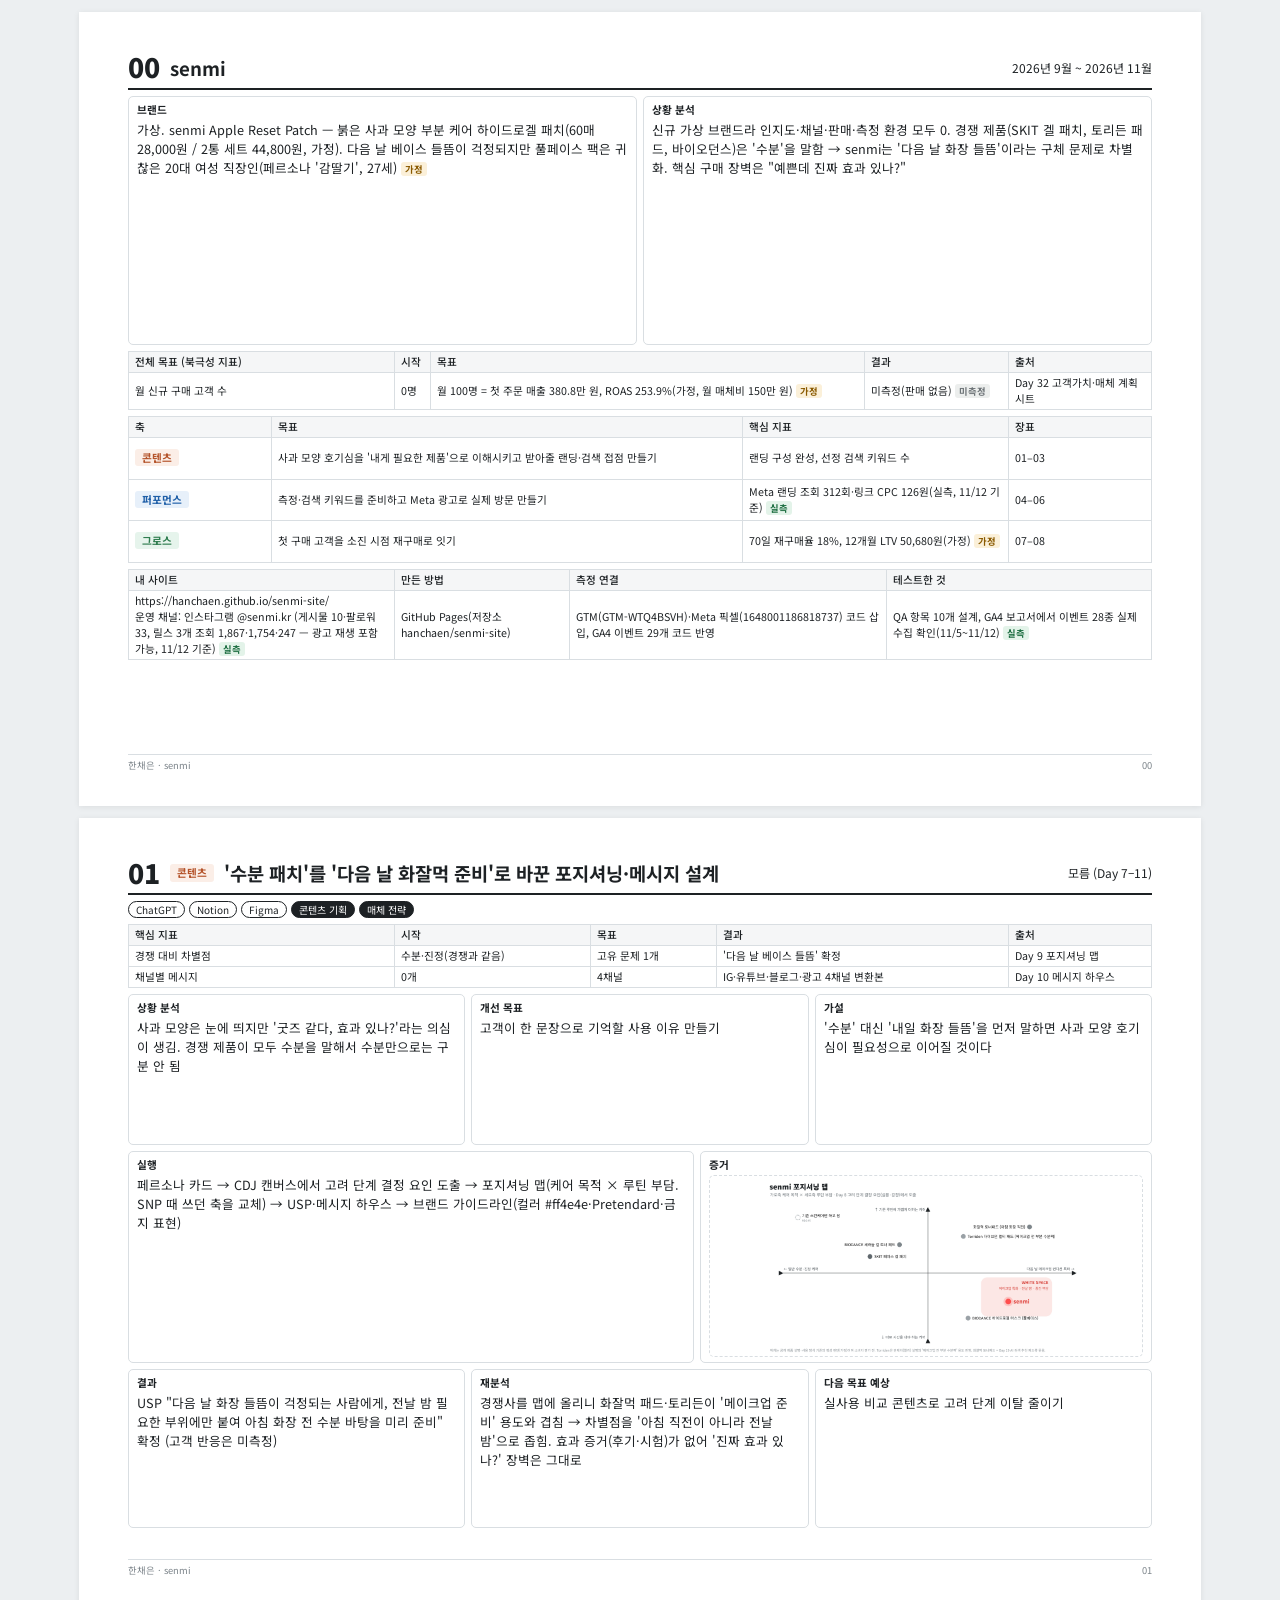
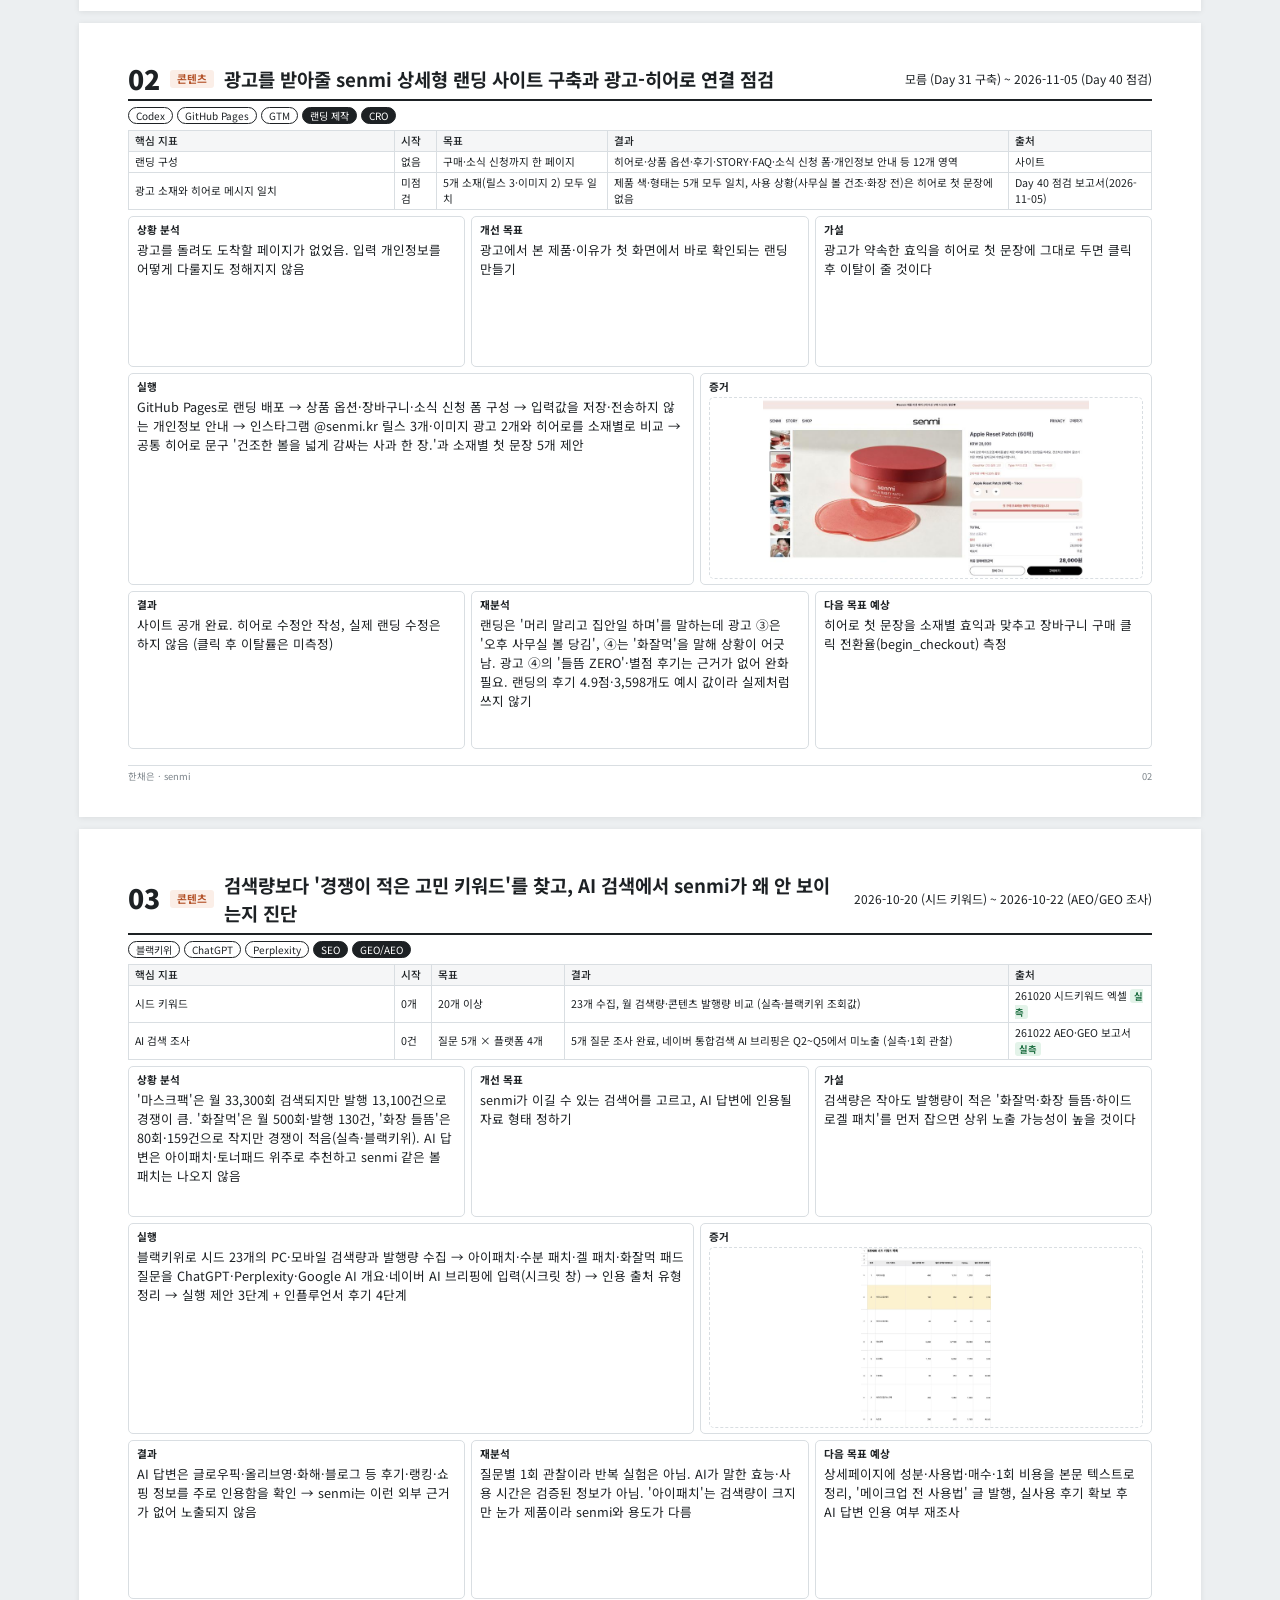
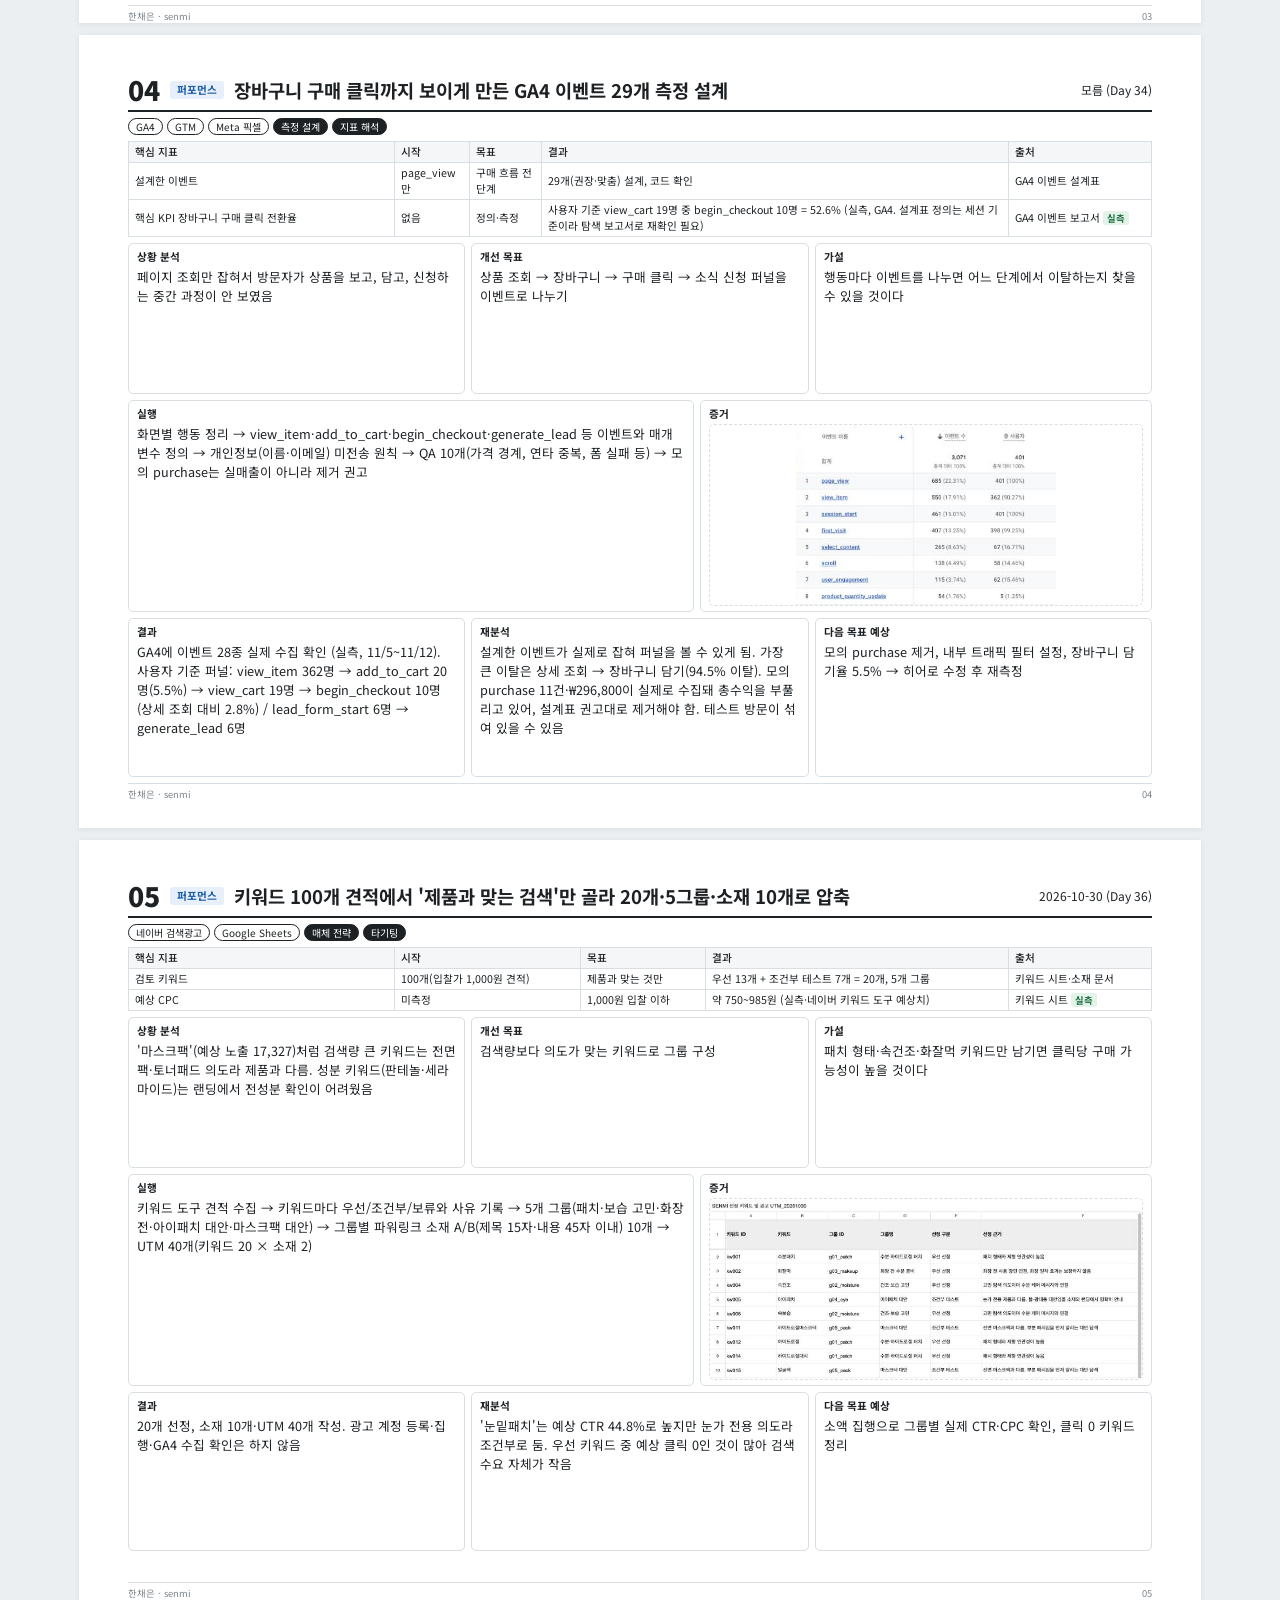
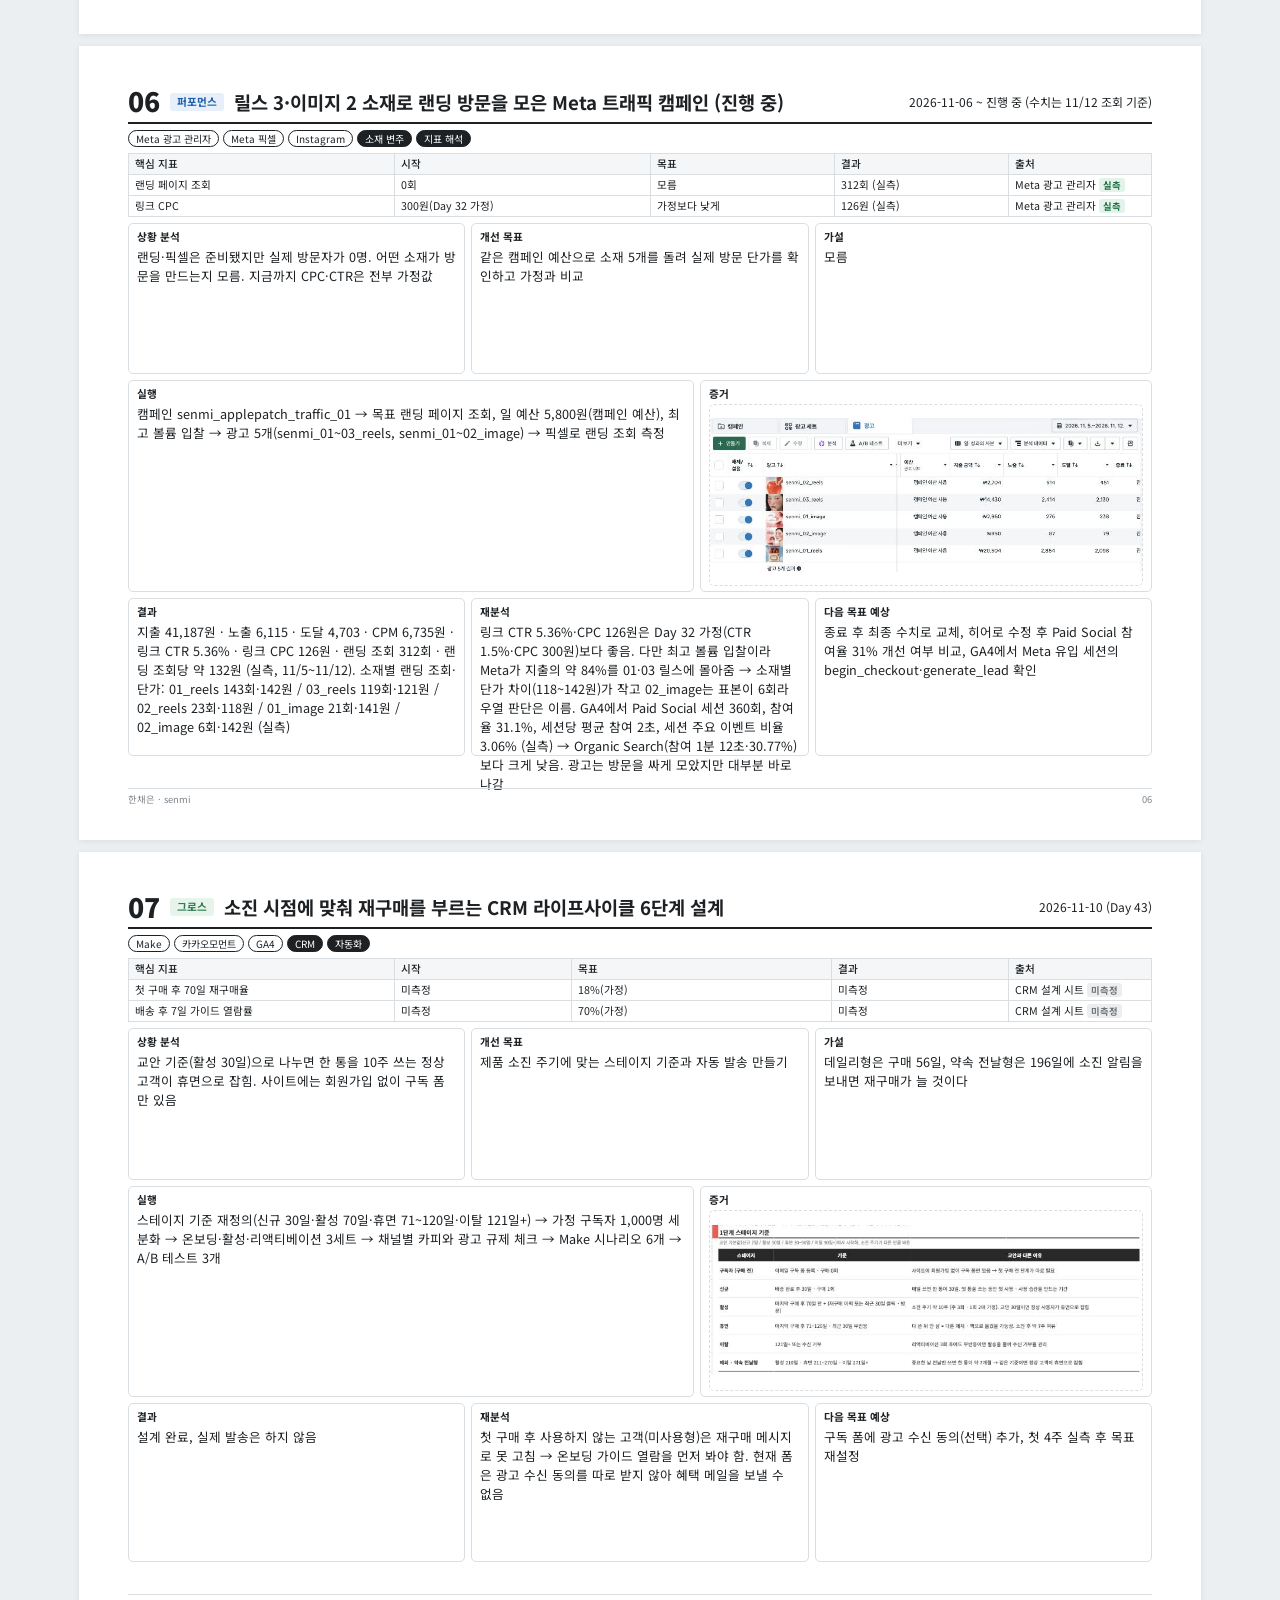
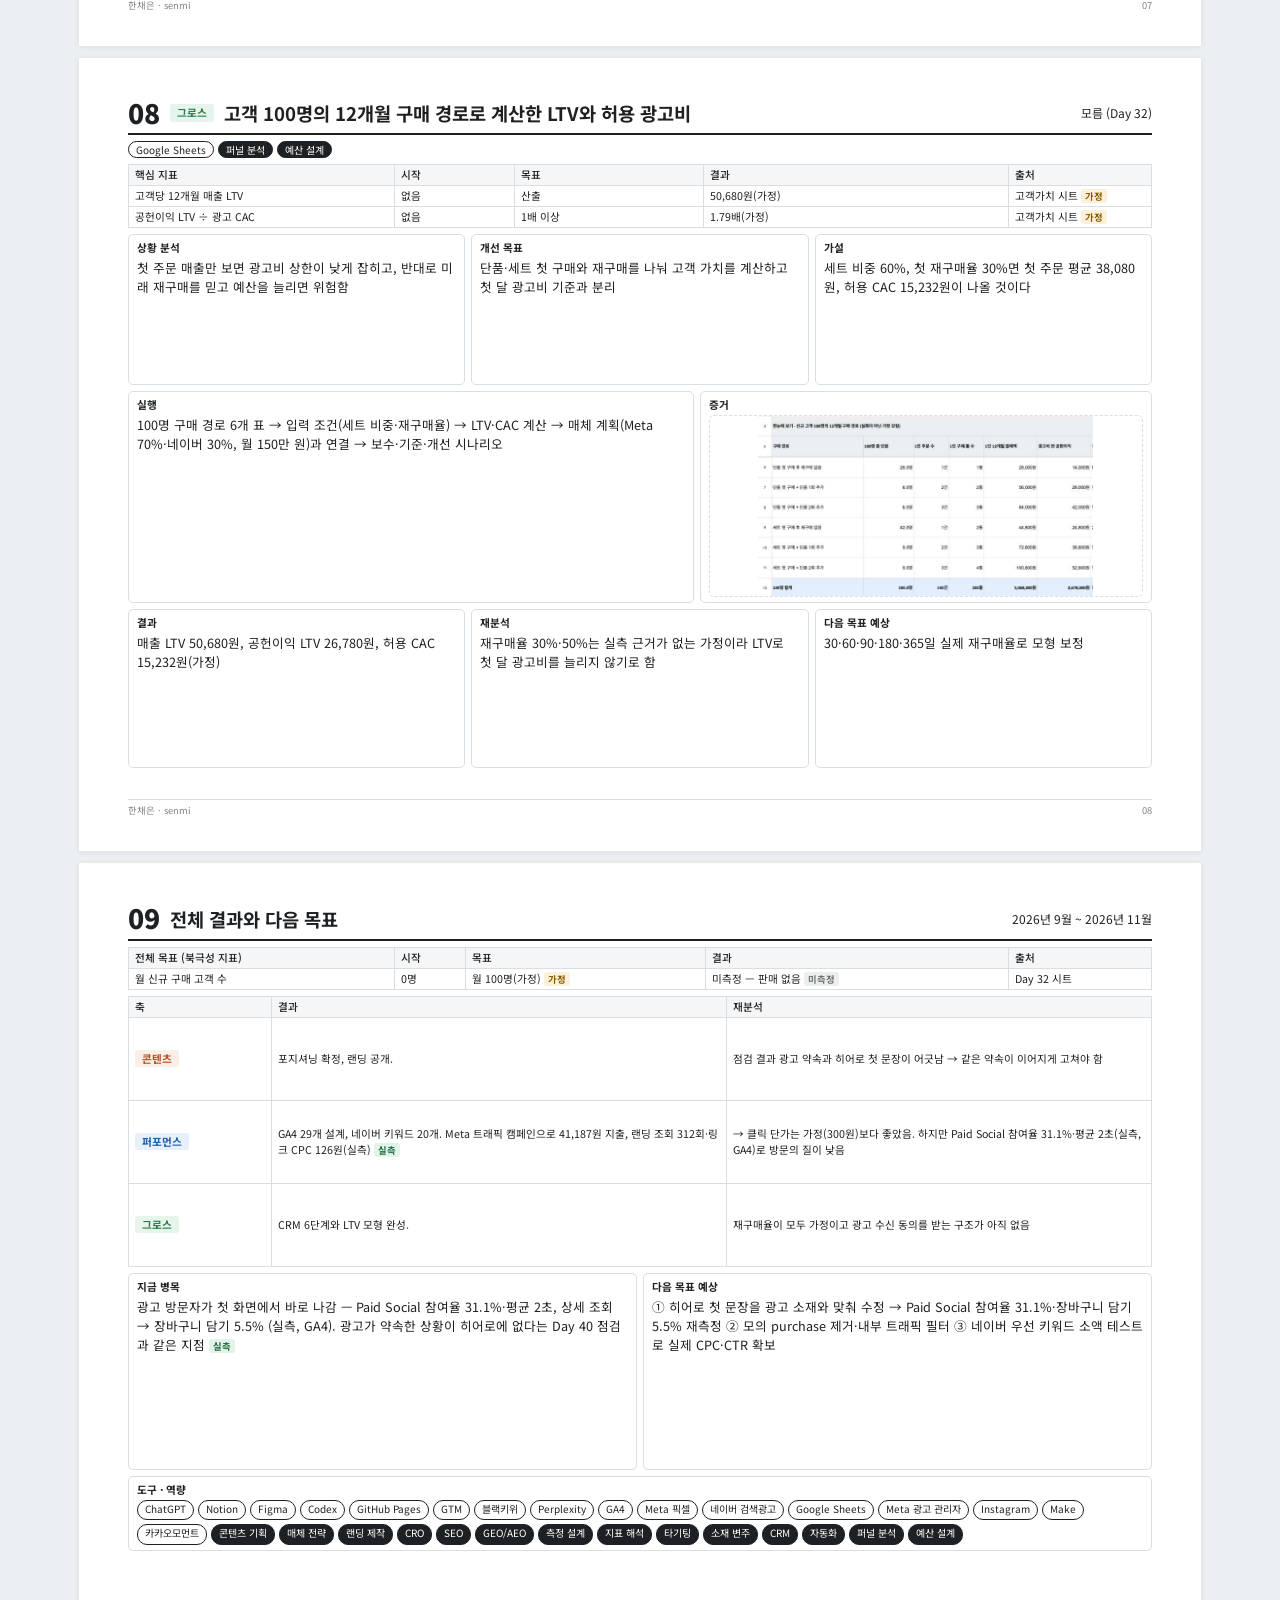
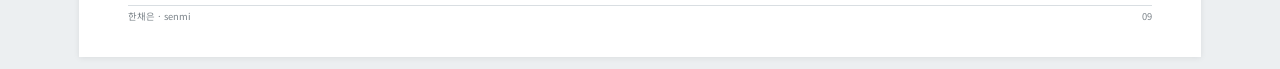
==== commit 3e93cdc0: "Add Instagram account stats to chapter 00 Co-Authored-By: Claude Opus 5.5 <noreply@anthropic.com> Cl" ====
--- a/portfolio/index.html
+++ b/portfolio/index.html
@@ -59,7 +59,7 @@
 <tr><td><span class="ax c">콘텐츠</span></td><td>사과 모양 호기심을 &#x27;내게 필요한 제품&#x27;으로 이해시키고 받아줄 랜딩·검색 접점 만들기</td><td>랜딩 구성 완성, 선정 검색 키워드 수</td><td>01–03</td></tr>
 <tr><td><span class="ax p">퍼포먼스</span></td><td>측정·검색 키워드를 준비하고 Meta 광고로 실제 방문 만들기</td><td>Meta 랜딩 조회 312회·링크 CPC 126원(실측, 11/12 기준) <span class="tag real">실측</span></td><td>04–06</td></tr>
 <tr><td><span class="ax g">그로스</span></td><td>첫 구매 고객을 소진 시점 재구매로 잇기</td><td>70일 재구매율 18%, 12개월 LTV 50,680원(가정) <span class="tag assume">가정</span></td><td>07–08</td></tr></table>
-<table class="tall"><tr><th style="width:26%">내 사이트</th><th>만든 방법</th><th>측정 연결</th><th>테스트한 것</th></tr><tr><td>https://hanchaen.github.io/senmi-site/<br>운영 채널: 인스타그램 @senmi.kr (릴스 3개 이상 게시. 조회수·팔로워 모름)</td><td>GitHub Pages(저장소 hanchaen/senmi-site)</td><td>GTM(GTM-WTQ4BSVH)·Meta 픽셀(1648001186818737) 코드 삽입, GA4 이벤트 29개 코드 반영</td><td>QA 항목 10개 설계, GA4 보고서에서 이벤트 28종 실제 수집 확인(11/5~11/12) <span class="tag real">실측</span></td></tr></table>
+<table class="tall"><tr><th style="width:26%">내 사이트</th><th>만든 방법</th><th>측정 연결</th><th>테스트한 것</th></tr><tr><td>https://hanchaen.github.io/senmi-site/<br>운영 채널: 인스타그램 @senmi.kr (게시물 10·팔로워 33, 릴스 3개 조회 1,867·1,754·247 — 광고 재생 포함 가능, 11/12 기준) <span class="tag real">실측</span></td><td>GitHub Pages(저장소 hanchaen/senmi-site)</td><td>GTM(GTM-WTQ4BSVH)·Meta 픽셀(1648001186818737) 코드 삽입, GA4 이벤트 29개 코드 반영</td><td>QA 항목 10개 설계, GA4 보고서에서 이벤트 28종 실제 수집 확인(11/5~11/12) <span class="tag real">실측</span></td></tr></table>
 <div class="ft"><span>한채은 · senmi</span><span>00</span></div></section><section class="page">
 <div class="hd"><span class="no">01</span><span class="ax c">콘텐츠</span><span class="ttl">&#x27;수분 패치&#x27;를 &#x27;다음 날 화잘먹 준비&#x27;로 바꾼 포지셔닝·메시지 설계</span><span class="period">모름 (Day 7–11)</span></div>
 <div class="badges"><span class="b">ChatGPT</span><span class="b">Notion</span><span class="b">Figma</span><span class="b skill">콘텐츠 기획</span><span class="b skill">매체 전략</span></div>
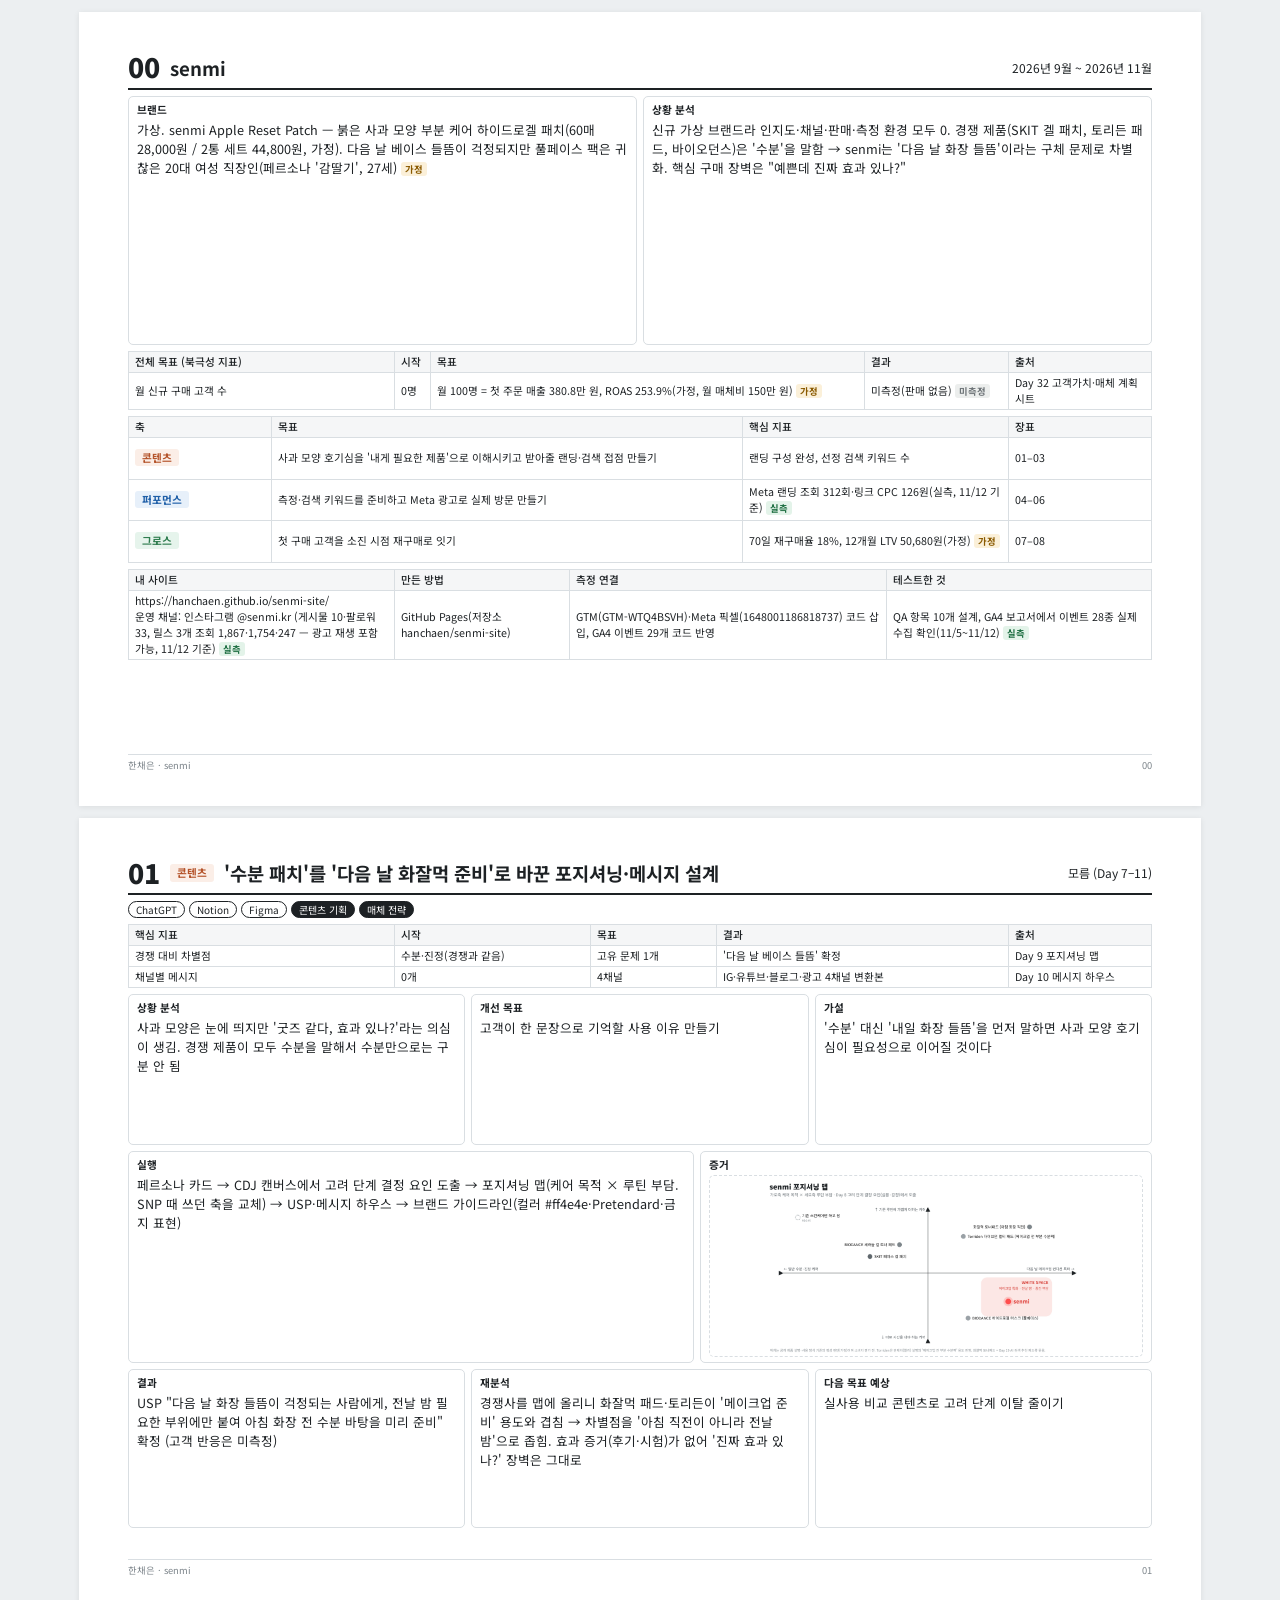
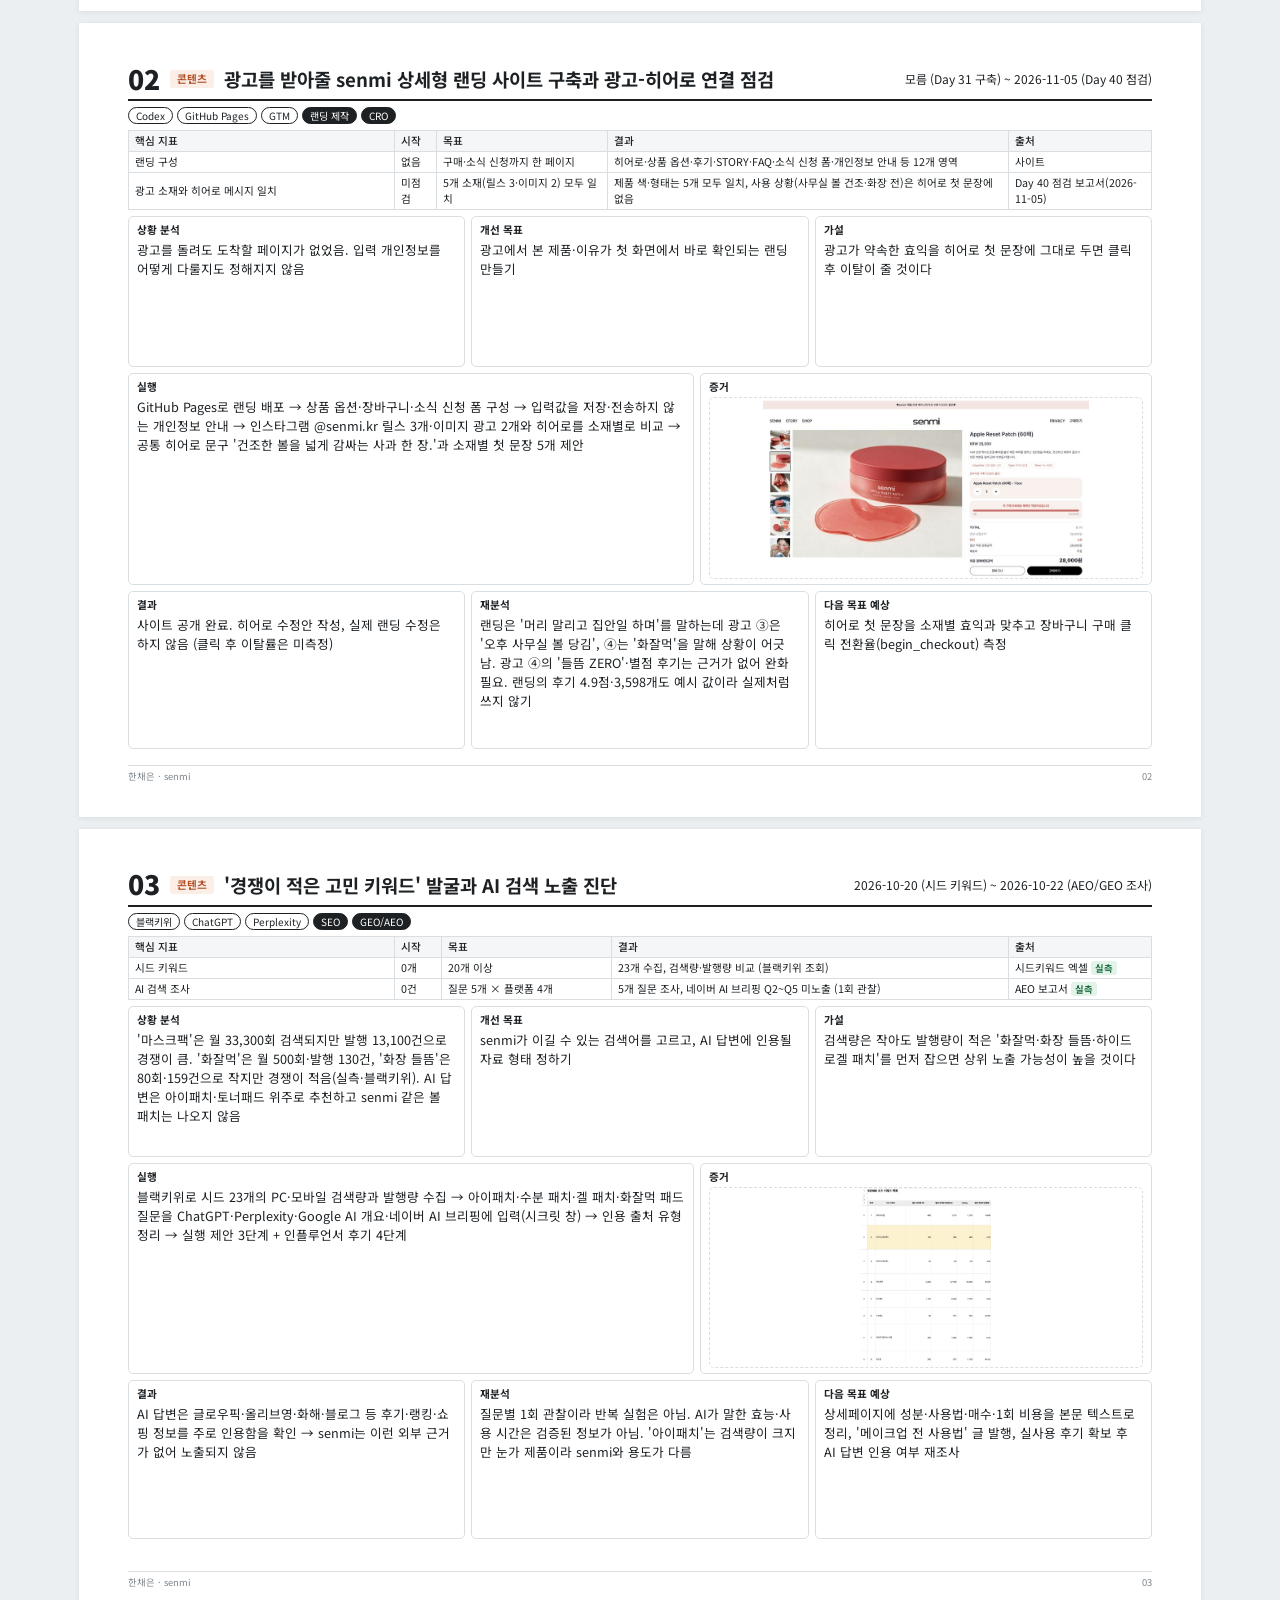
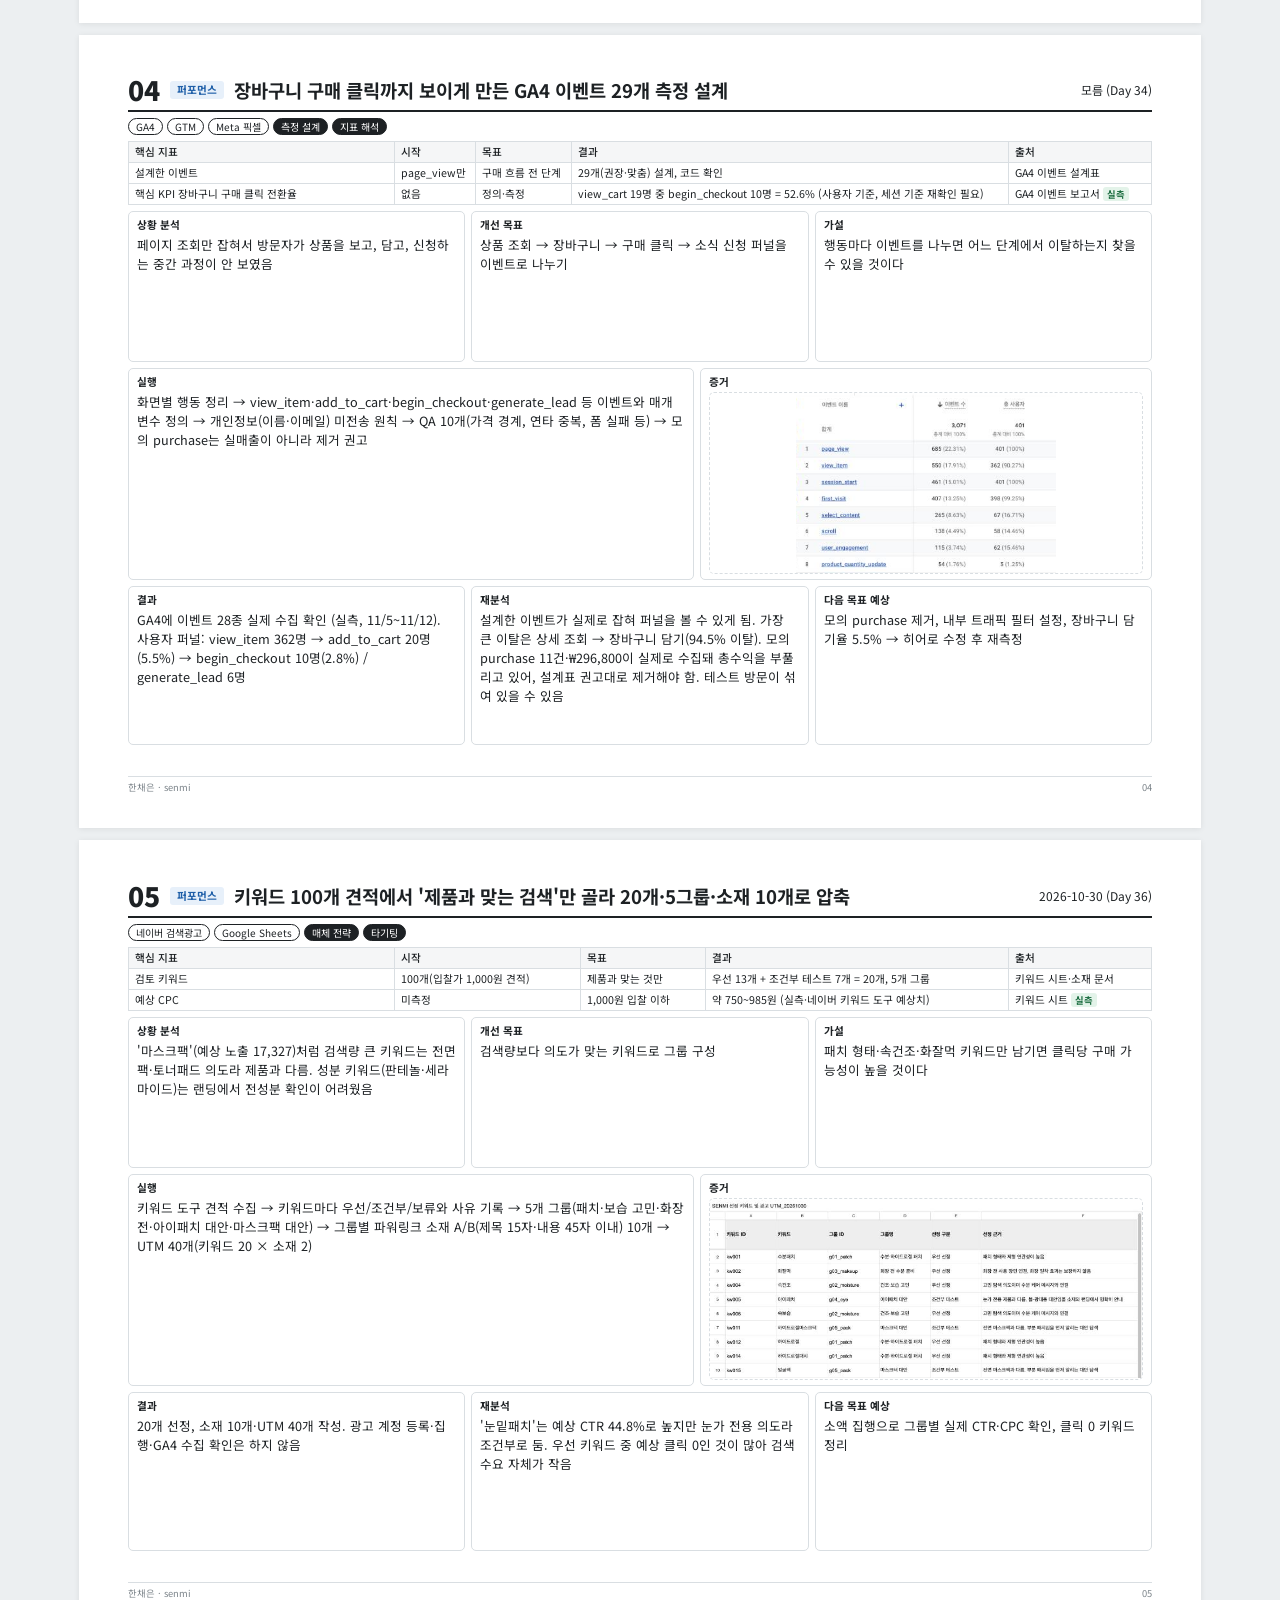
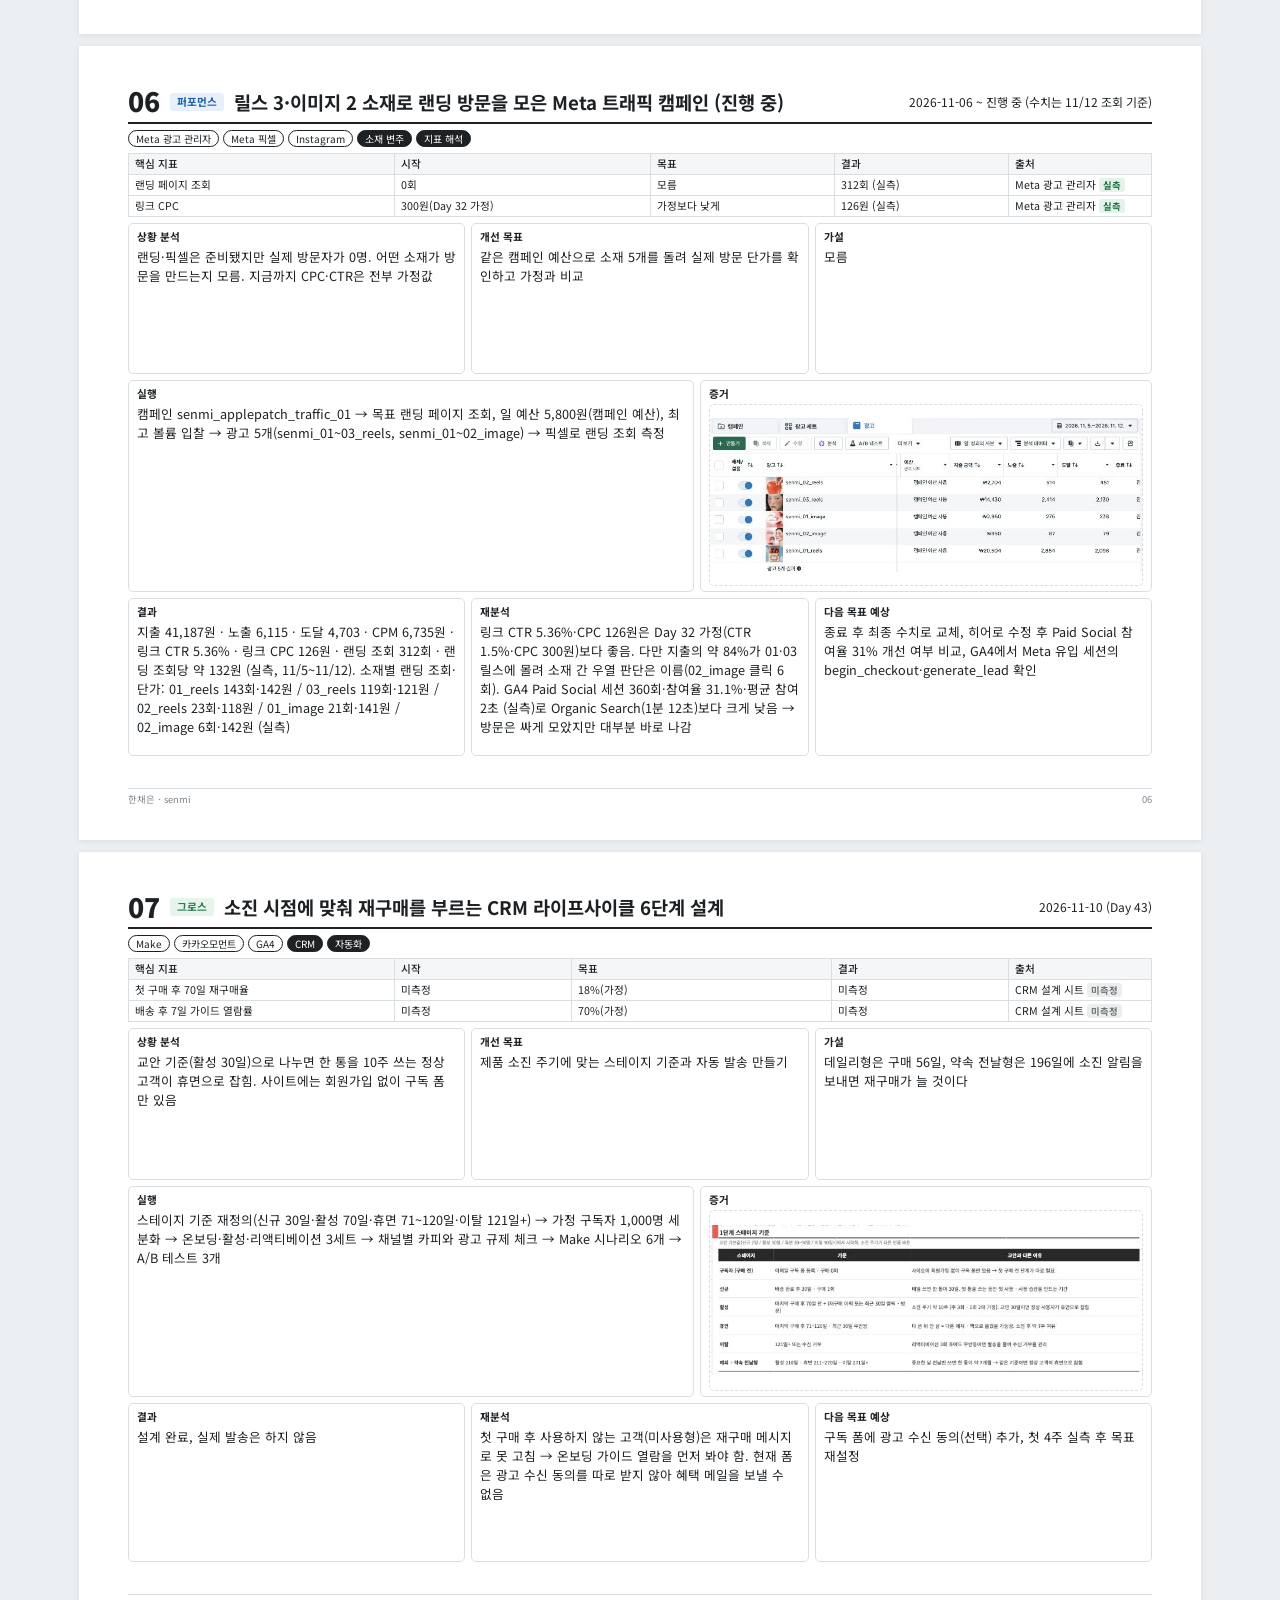
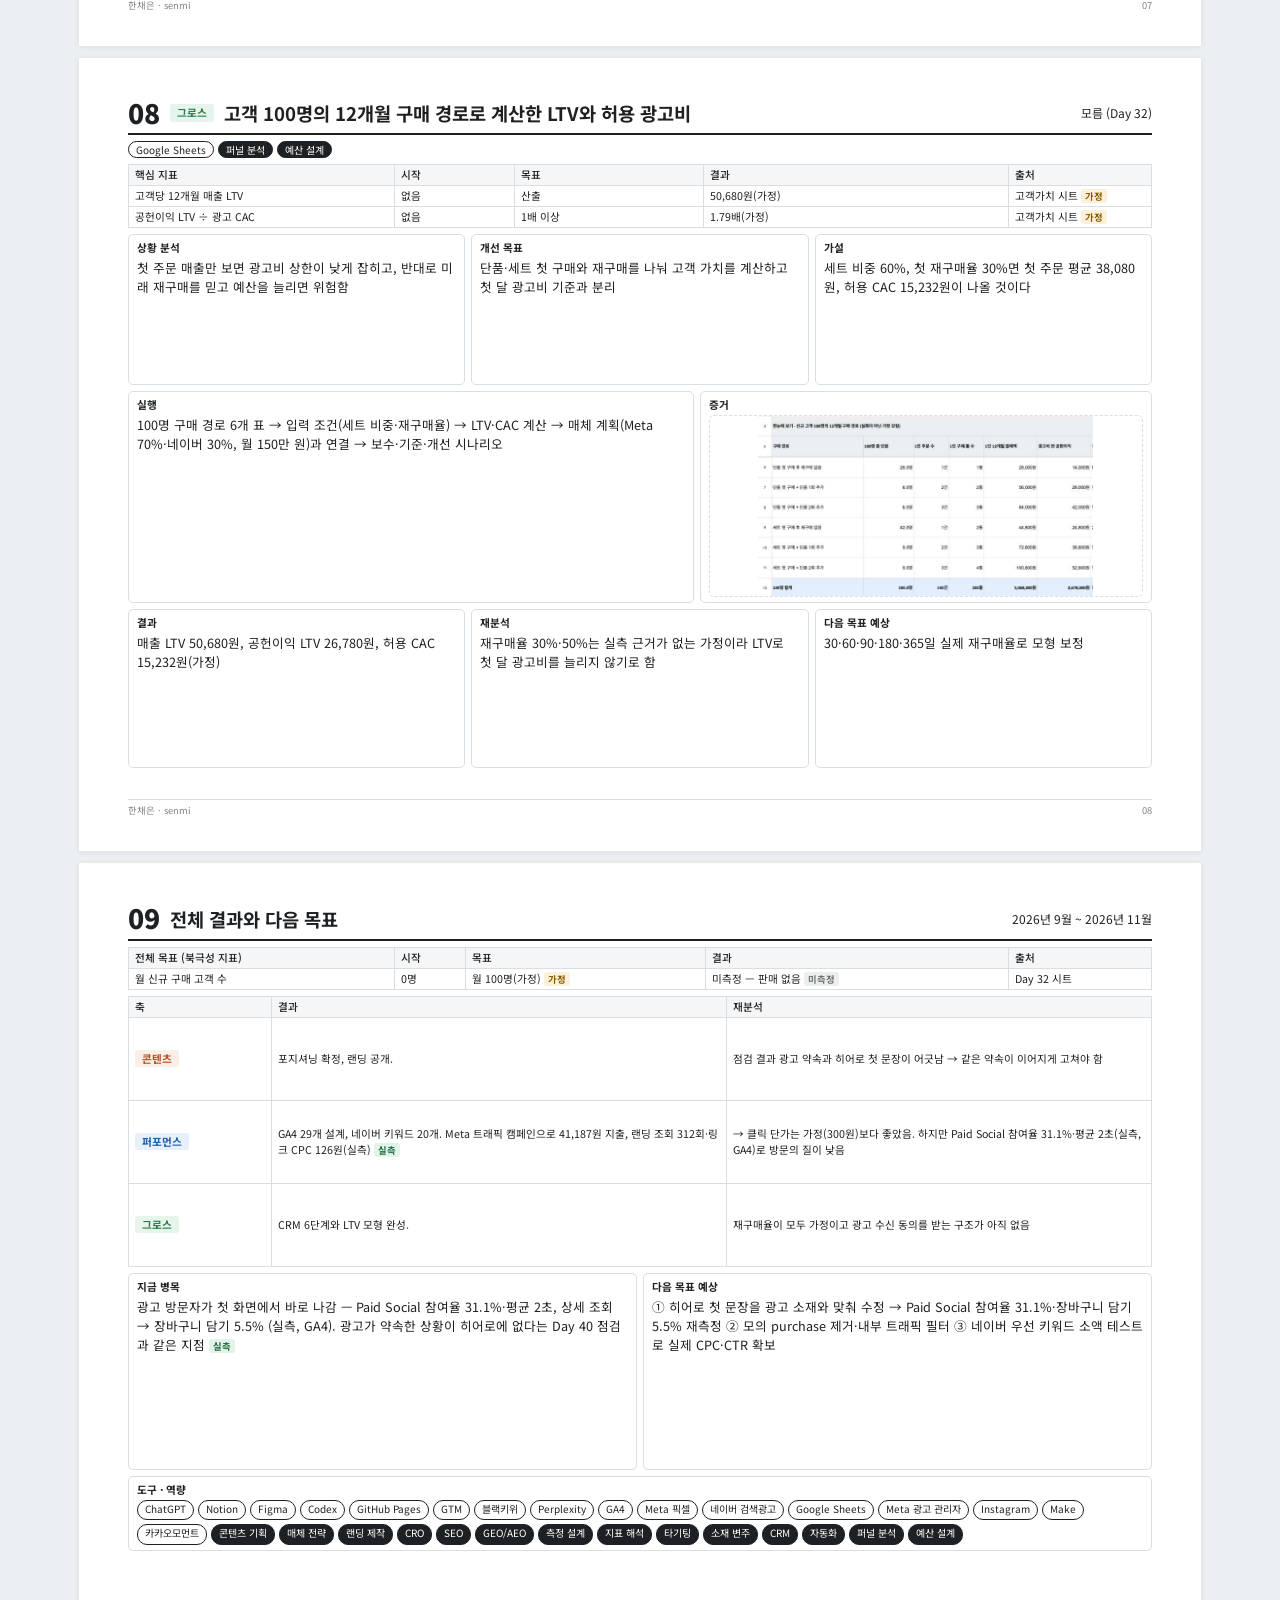
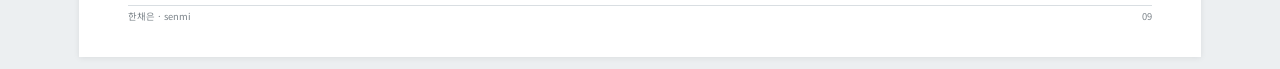
==== commit 692af9f9: "포트폴리오 넘치는 문구 정리 (03·04·06) Co-Authored-By: Claude Opus 5.5 <noreply@anthropic.com> Claude-Session: h" ====
--- a/portfolio/index.html
+++ b/portfolio/index.html
@@ -97,9 +97,9 @@
  <div class="box s3"><b>다음 목표 예상</b><div>히어로 첫 문장을 소재별 효익과 맞추고 장바구니 구매 클릭 전환율(begin_checkout) 측정</div></div>
 </div>
 <div class="ft"><span>한채은 · senmi</span><span>02</span></div></section><section class="page">
-<div class="hd"><span class="no">03</span><span class="ax c">콘텐츠</span><span class="ttl">검색량보다 &#x27;경쟁이 적은 고민 키워드&#x27;를 찾고, AI 검색에서 senmi가 왜 안 보이는지 진단</span><span class="period">2026-10-20 (시드 키워드) ~ 2026-10-22 (AEO/GEO 조사)</span></div>
+<div class="hd"><span class="no">03</span><span class="ax c">콘텐츠</span><span class="ttl">&#x27;경쟁이 적은 고민 키워드&#x27; 발굴과 AI 검색 노출 진단</span><span class="period">2026-10-20 (시드 키워드) ~ 2026-10-22 (AEO/GEO 조사)</span></div>
 <div class="badges"><span class="b">블랙키위</span><span class="b">ChatGPT</span><span class="b">Perplexity</span><span class="b skill">SEO</span><span class="b skill">GEO/AEO</span></div>
-<table><tr><th style="width:26%">핵심 지표</th><th>시작</th><th>목표</th><th>결과</th><th style="width:14%">출처</th></tr><tr><td>시드 키워드</td><td>0개</td><td>20개 이상</td><td>23개 수집, 월 검색량·콘텐츠 발행량 비교 (실측·블랙키위 조회값)</td><td>261020 시드키워드 엑셀 <span class="tag real">실측</span></td></tr><tr><td>AI 검색 조사</td><td>0건</td><td>질문 5개 × 플랫폼 4개</td><td>5개 질문 조사 완료, 네이버 통합검색 AI 브리핑은 Q2~Q5에서 미노출 (실측·1회 관찰)</td><td>261022 AEO·GEO 보고서 <span class="tag real">실측</span></td></tr></table>
+<table><tr><th style="width:26%">핵심 지표</th><th>시작</th><th>목표</th><th>결과</th><th style="width:14%">출처</th></tr><tr><td>시드 키워드</td><td>0개</td><td>20개 이상</td><td>23개 수집, 검색량·발행량 비교 (블랙키위 조회)</td><td>시드키워드 엑셀 <span class="tag real">실측</span></td></tr><tr><td>AI 검색 조사</td><td>0건</td><td>질문 5개 × 플랫폼 4개</td><td>5개 질문 조사, 네이버 AI 브리핑 Q2~Q5 미노출 (1회 관찰)</td><td>AEO 보고서 <span class="tag real">실측</span></td></tr></table>
 <div class="row3">
  <div class="box s1"><b>상황 분석</b><div>&#x27;마스크팩&#x27;은 월 33,300회 검색되지만 발행 13,100건으로 경쟁이 큼. &#x27;화잘먹&#x27;은 월 500회·발행 130건, &#x27;화장 들뜸&#x27;은 80회·159건으로 작지만 경쟁이 적음(실측·블랙키위). AI 답변은 아이패치·토너패드 위주로 추천하고 senmi 같은 볼 패치는 나오지 않음</div></div>
  <div class="box s1"><b>개선 목표</b><div>senmi가 이길 수 있는 검색어를 고르고, AI 답변에 인용될 자료 형태 정하기</div></div>
@@ -117,7 +117,7 @@
 <div class="ft"><span>한채은 · senmi</span><span>03</span></div></section><section class="page">
 <div class="hd"><span class="no">04</span><span class="ax p">퍼포먼스</span><span class="ttl">장바구니 구매 클릭까지 보이게 만든 GA4 이벤트 29개 측정 설계</span><span class="period">모름 (Day 34)</span></div>
 <div class="badges"><span class="b">GA4</span><span class="b">GTM</span><span class="b">Meta 픽셀</span><span class="b skill">측정 설계</span><span class="b skill">지표 해석</span></div>
-<table><tr><th style="width:26%">핵심 지표</th><th>시작</th><th>목표</th><th>결과</th><th style="width:14%">출처</th></tr><tr><td>설계한 이벤트</td><td>page_view만</td><td>구매 흐름 전 단계</td><td>29개(권장·맞춤) 설계, 코드 확인</td><td>GA4 이벤트 설계표</td></tr><tr><td>핵심 KPI 장바구니 구매 클릭 전환율</td><td>없음</td><td>정의·측정</td><td>사용자 기준 view_cart 19명 중 begin_checkout 10명 = 52.6% (실측, GA4. 설계표 정의는 세션 기준이라 탐색 보고서로 재확인 필요)</td><td>GA4 이벤트 보고서 <span class="tag real">실측</span></td></tr></table>
+<table><tr><th style="width:26%">핵심 지표</th><th>시작</th><th>목표</th><th>결과</th><th style="width:14%">출처</th></tr><tr><td>설계한 이벤트</td><td>page_view만</td><td>구매 흐름 전 단계</td><td>29개(권장·맞춤) 설계, 코드 확인</td><td>GA4 이벤트 설계표</td></tr><tr><td>핵심 KPI 장바구니 구매 클릭 전환율</td><td>없음</td><td>정의·측정</td><td>view_cart 19명 중 begin_checkout 10명 = 52.6% (사용자 기준, 세션 기준 재확인 필요)</td><td>GA4 이벤트 보고서 <span class="tag real">실측</span></td></tr></table>
 <div class="row3">
  <div class="box s1"><b>상황 분석</b><div>페이지 조회만 잡혀서 방문자가 상품을 보고, 담고, 신청하는 중간 과정이 안 보였음</div></div>
  <div class="box s1"><b>개선 목표</b><div>상품 조회 → 장바구니 → 구매 클릭 → 소식 신청 퍼널을 이벤트로 나누기</div></div>
@@ -128,7 +128,7 @@
  <div class="box s2"><b>증거</b><div class="shot"><img src="img/04_ga4_debugview.png" alt=""></div></div>
 </div>
 <div class="row3">
- <div class="box s3"><b>결과</b><div>GA4에 이벤트 28종 실제 수집 확인 (실측, 11/5~11/12). 사용자 기준 퍼널: view_item 362명 → add_to_cart 20명(5.5%) → view_cart 19명 → begin_checkout 10명(상세 조회 대비 2.8%) / lead_form_start 6명 → generate_lead 6명</div></div>
+ <div class="box s3"><b>결과</b><div>GA4에 이벤트 28종 실제 수집 확인 (실측, 11/5~11/12). 사용자 퍼널: view_item 362명 → add_to_cart 20명(5.5%) → begin_checkout 10명(2.8%) / generate_lead 6명</div></div>
  <div class="box s3"><b>재분석</b><div>설계한 이벤트가 실제로 잡혀 퍼널을 볼 수 있게 됨. 가장 큰 이탈은 상세 조회 → 장바구니 담기(94.5% 이탈). 모의 purchase 11건·₩296,800이 실제로 수집돼 총수익을 부풀리고 있어, 설계표 권고대로 제거해야 함. 테스트 방문이 섞여 있을 수 있음</div></div>
  <div class="box s3"><b>다음 목표 예상</b><div>모의 purchase 제거, 내부 트래픽 필터 설정, 장바구니 담기율 5.5% → 히어로 수정 후 재측정</div></div>
 </div>
@@ -165,7 +165,7 @@
 </div>
 <div class="row3">
  <div class="box s3"><b>결과</b><div>지출 41,187원 · 노출 6,115 · 도달 4,703 · CPM 6,735원 · 링크 CTR 5.36% · 링크 CPC 126원 · 랜딩 조회 312회 · 랜딩 조회당 약 132원 (실측, 11/5~11/12). 소재별 랜딩 조회·단가: 01_reels 143회·142원 / 03_reels 119회·121원 / 02_reels 23회·118원 / 01_image 21회·141원 / 02_image 6회·142원 (실측)</div></div>
- <div class="box s3"><b>재분석</b><div>링크 CTR 5.36%·CPC 126원은 Day 32 가정(CTR 1.5%·CPC 300원)보다 좋음. 다만 최고 볼륨 입찰이라 Meta가 지출의 약 84%를 01·03 릴스에 몰아줌 → 소재별 단가 차이(118~142원)가 작고 02_image는 표본이 6회라 우열 판단은 이름. GA4에서 Paid Social 세션 360회, 참여율 31.1%, 세션당 평균 참여 2초, 세션 주요 이벤트 비율 3.06% (실측) → Organic Search(참여 1분 12초·30.77%)보다 크게 낮음. 광고는 방문을 싸게 모았지만 대부분 바로 나감</div></div>
+ <div class="box s3"><b>재분석</b><div>링크 CTR 5.36%·CPC 126원은 Day 32 가정(CTR 1.5%·CPC 300원)보다 좋음. 다만 지출의 약 84%가 01·03 릴스에 몰려 소재 간 우열 판단은 이름(02_image 클릭 6회). GA4 Paid Social 세션 360회·참여율 31.1%·평균 참여 2초 (실측)로 Organic Search(1분 12초)보다 크게 낮음 → 방문은 싸게 모았지만 대부분 바로 나감</div></div>
  <div class="box s3"><b>다음 목표 예상</b><div>종료 후 최종 수치로 교체, 히어로 수정 후 Paid Social 참여율 31% 개선 여부 비교, GA4에서 Meta 유입 세션의 begin_checkout·generate_lead 확인</div></div>
 </div>
 <div class="ft"><span>한채은 · senmi</span><span>06</span></div></section><section class="page">
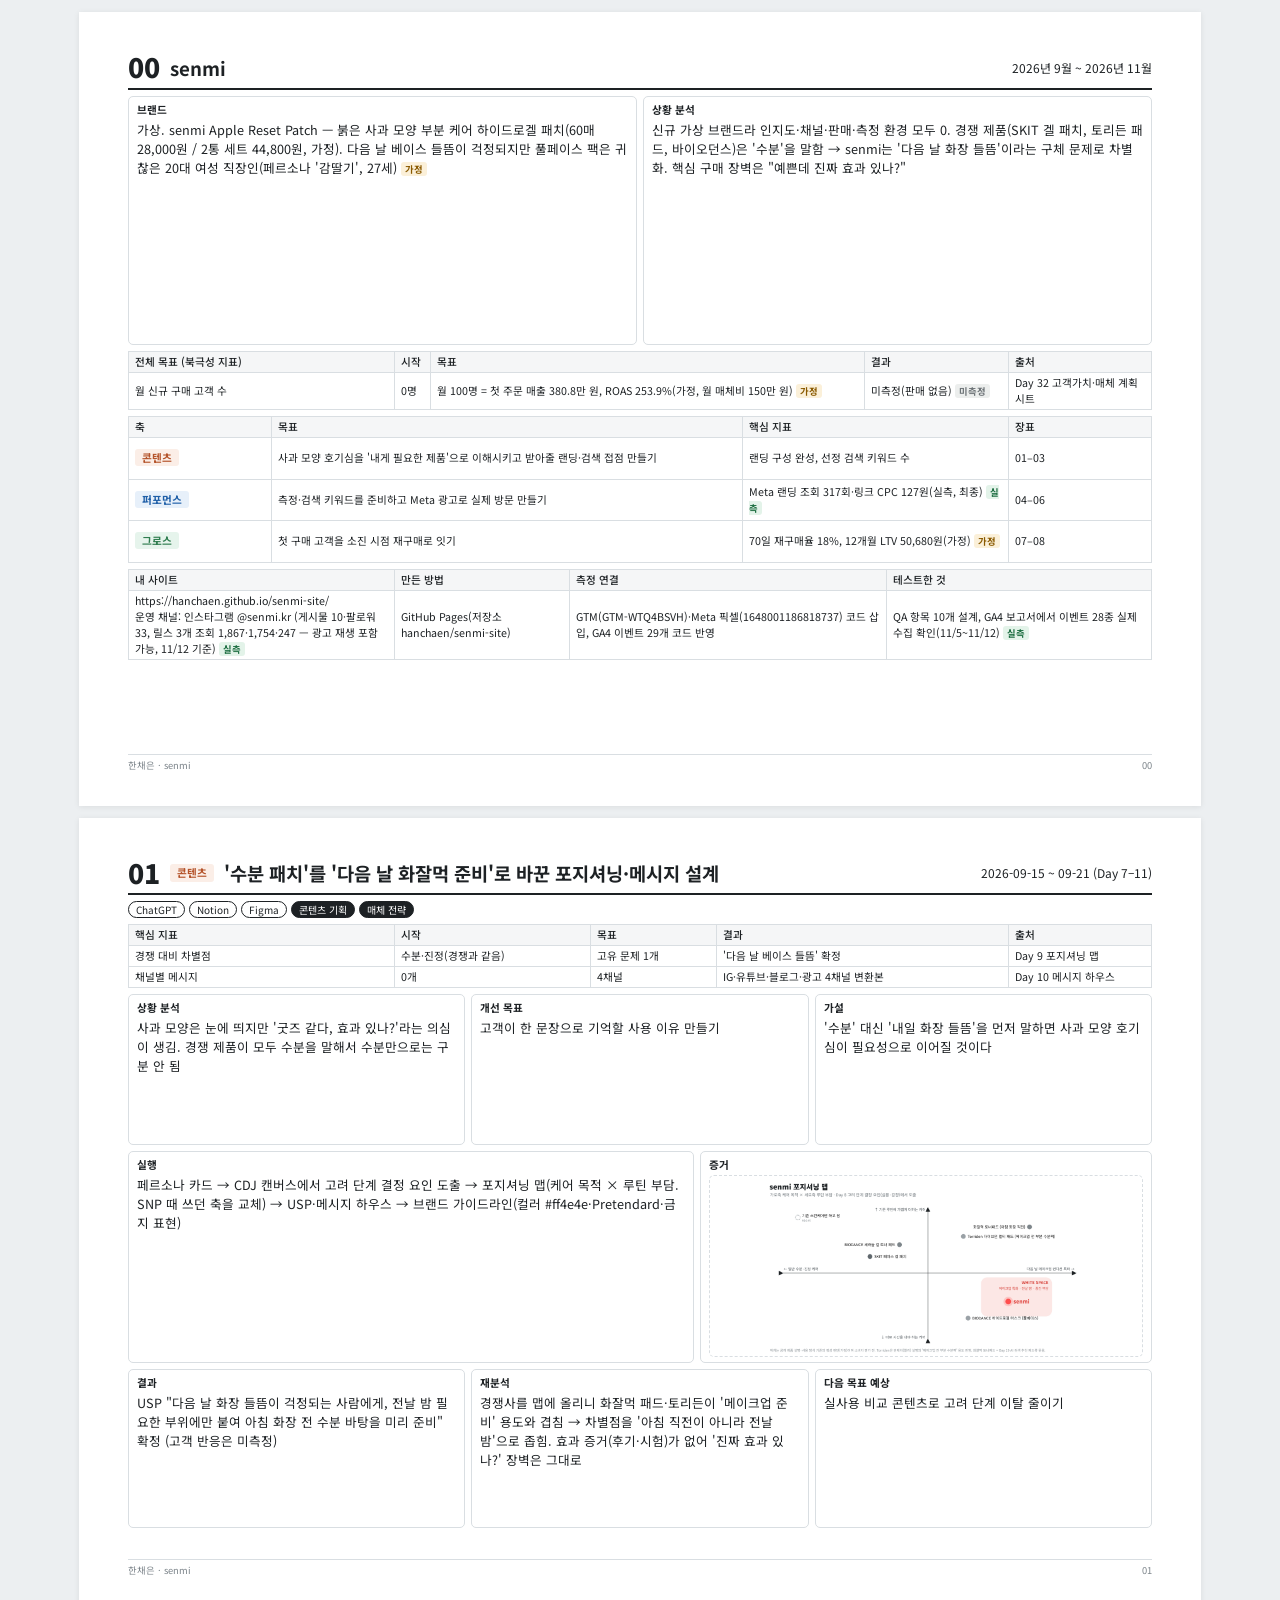
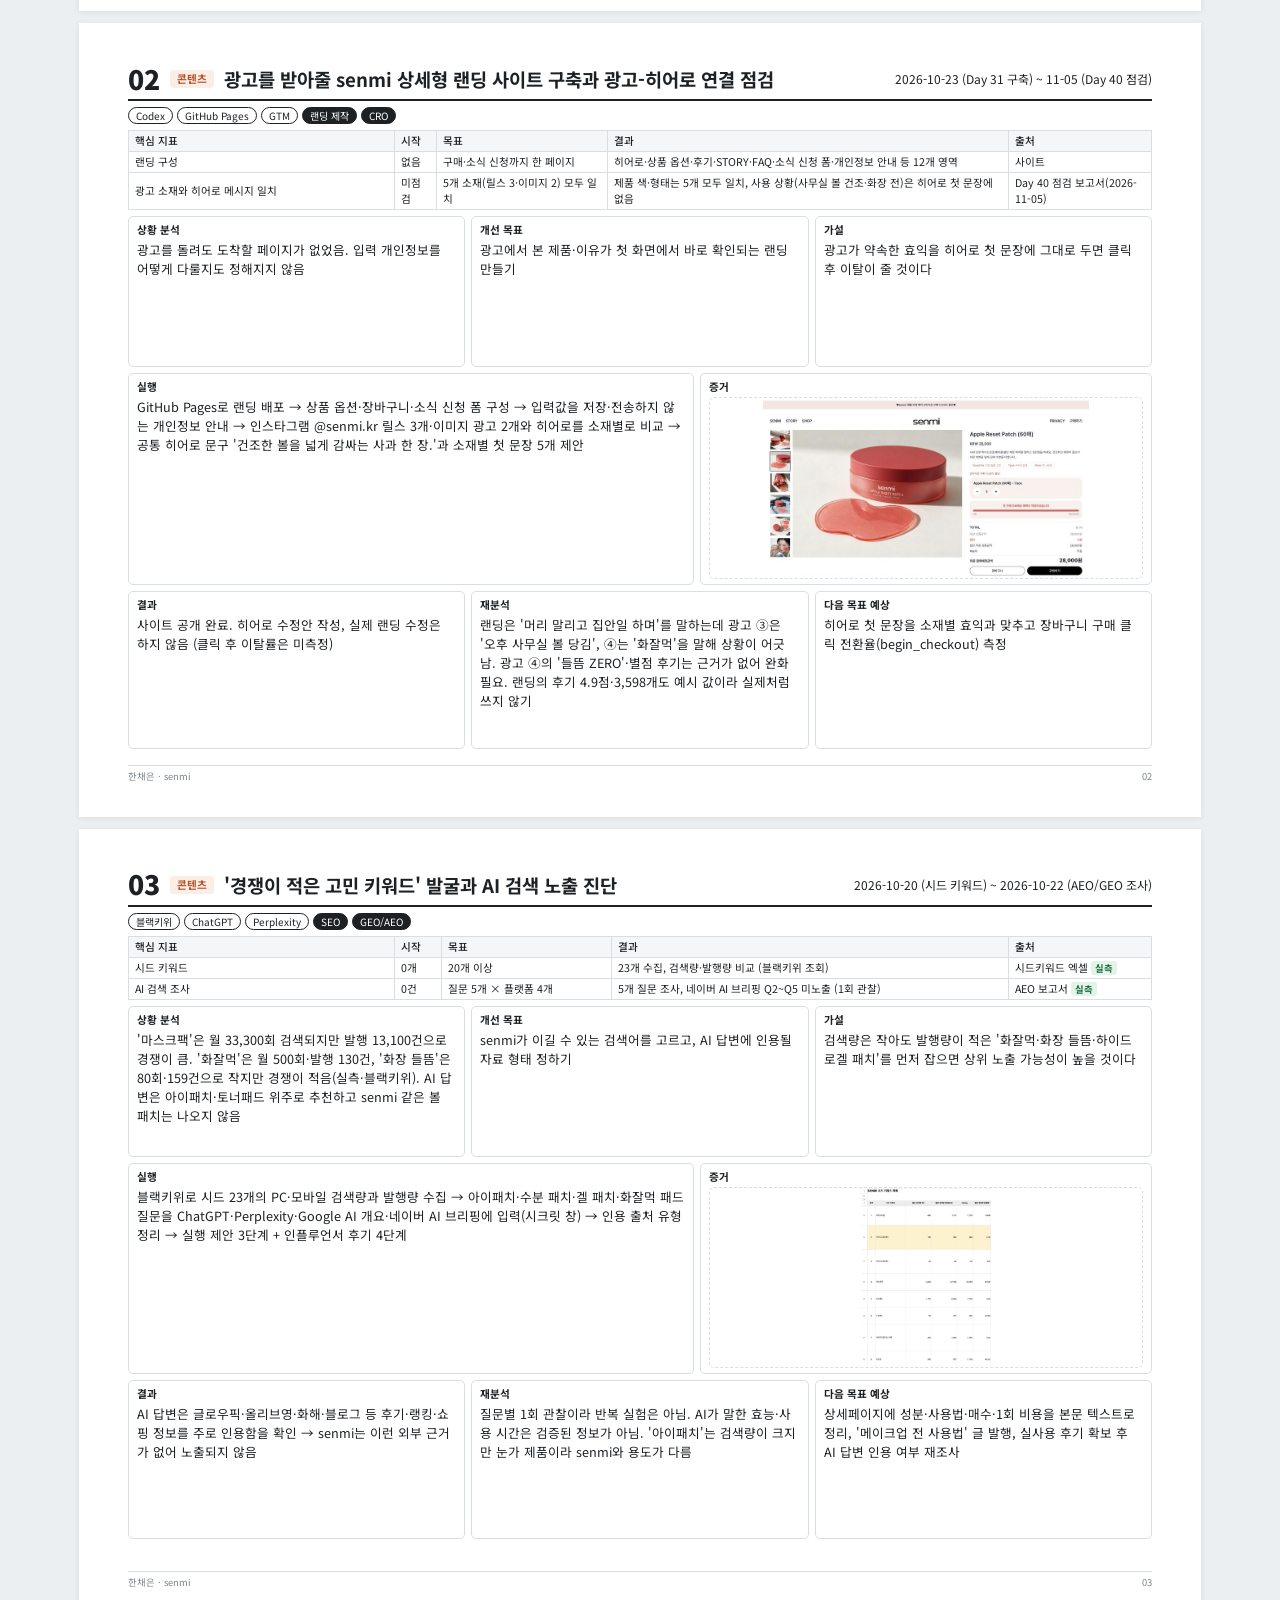
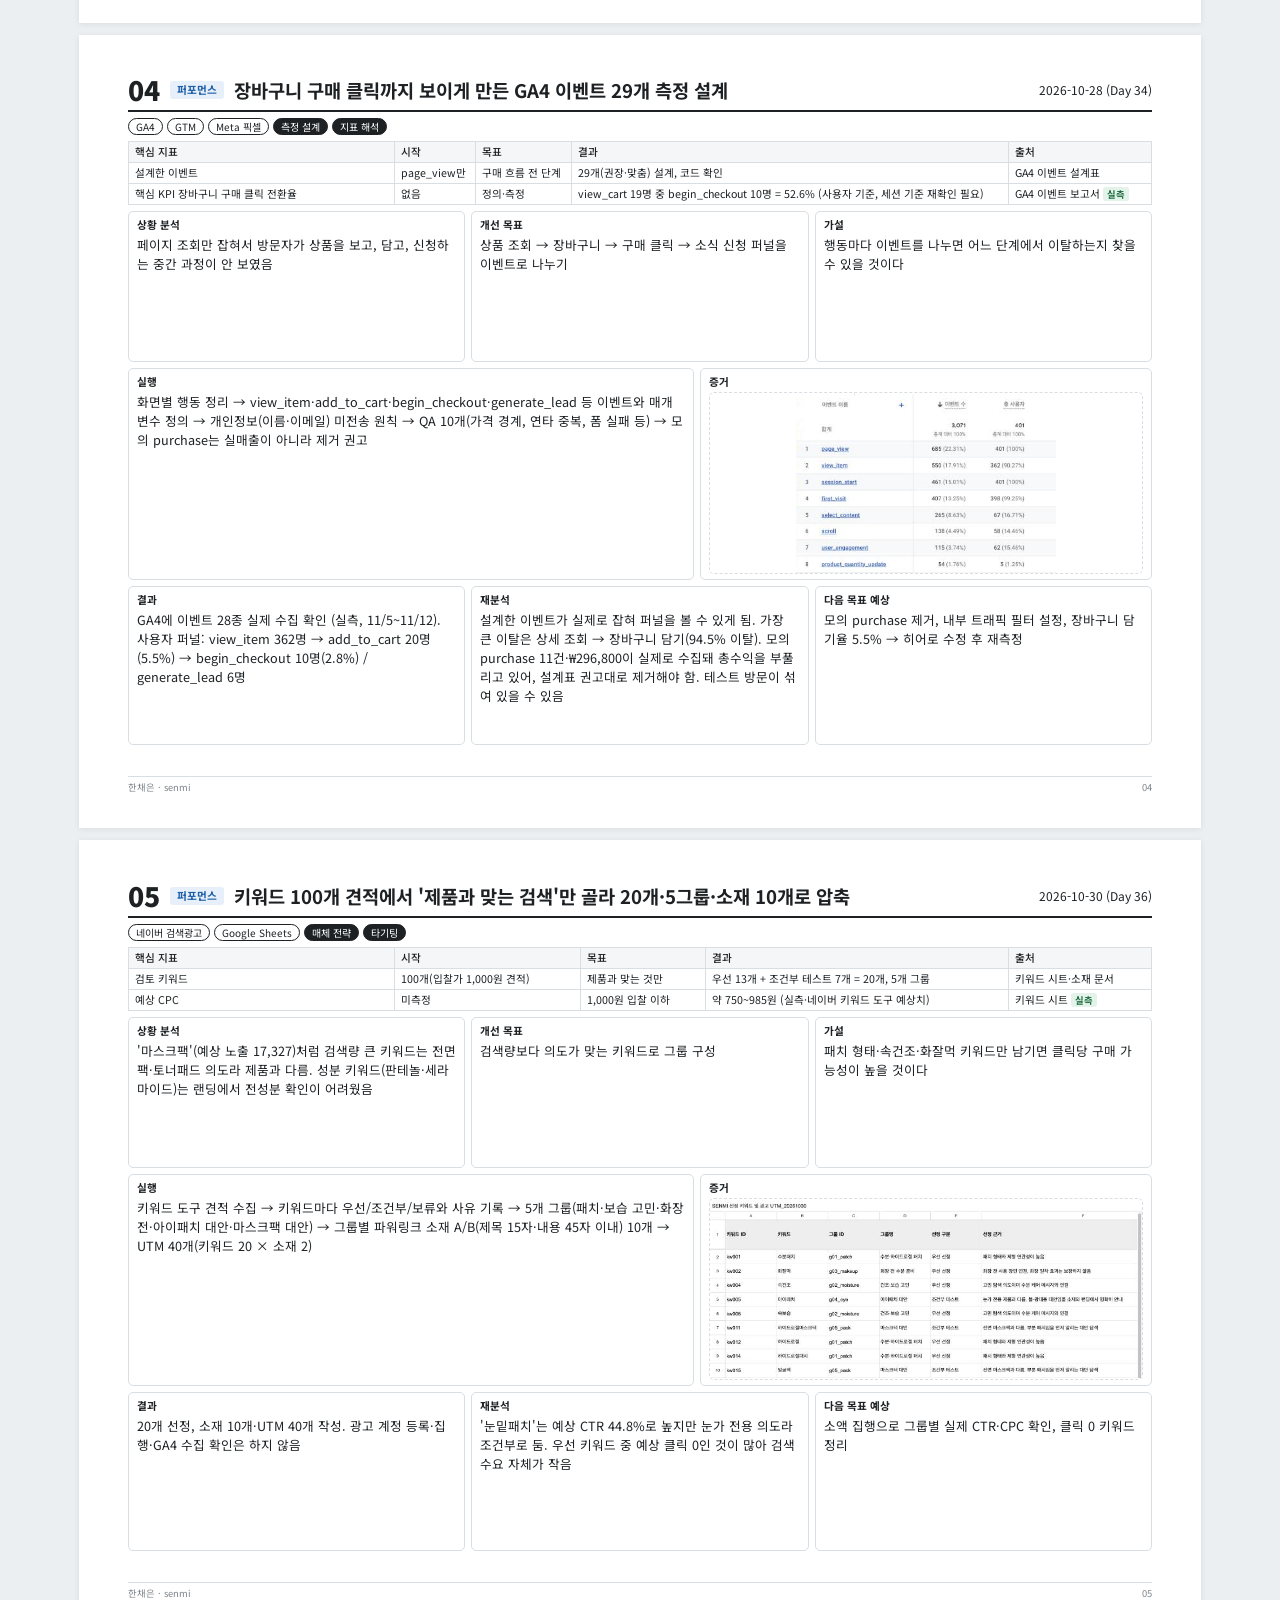
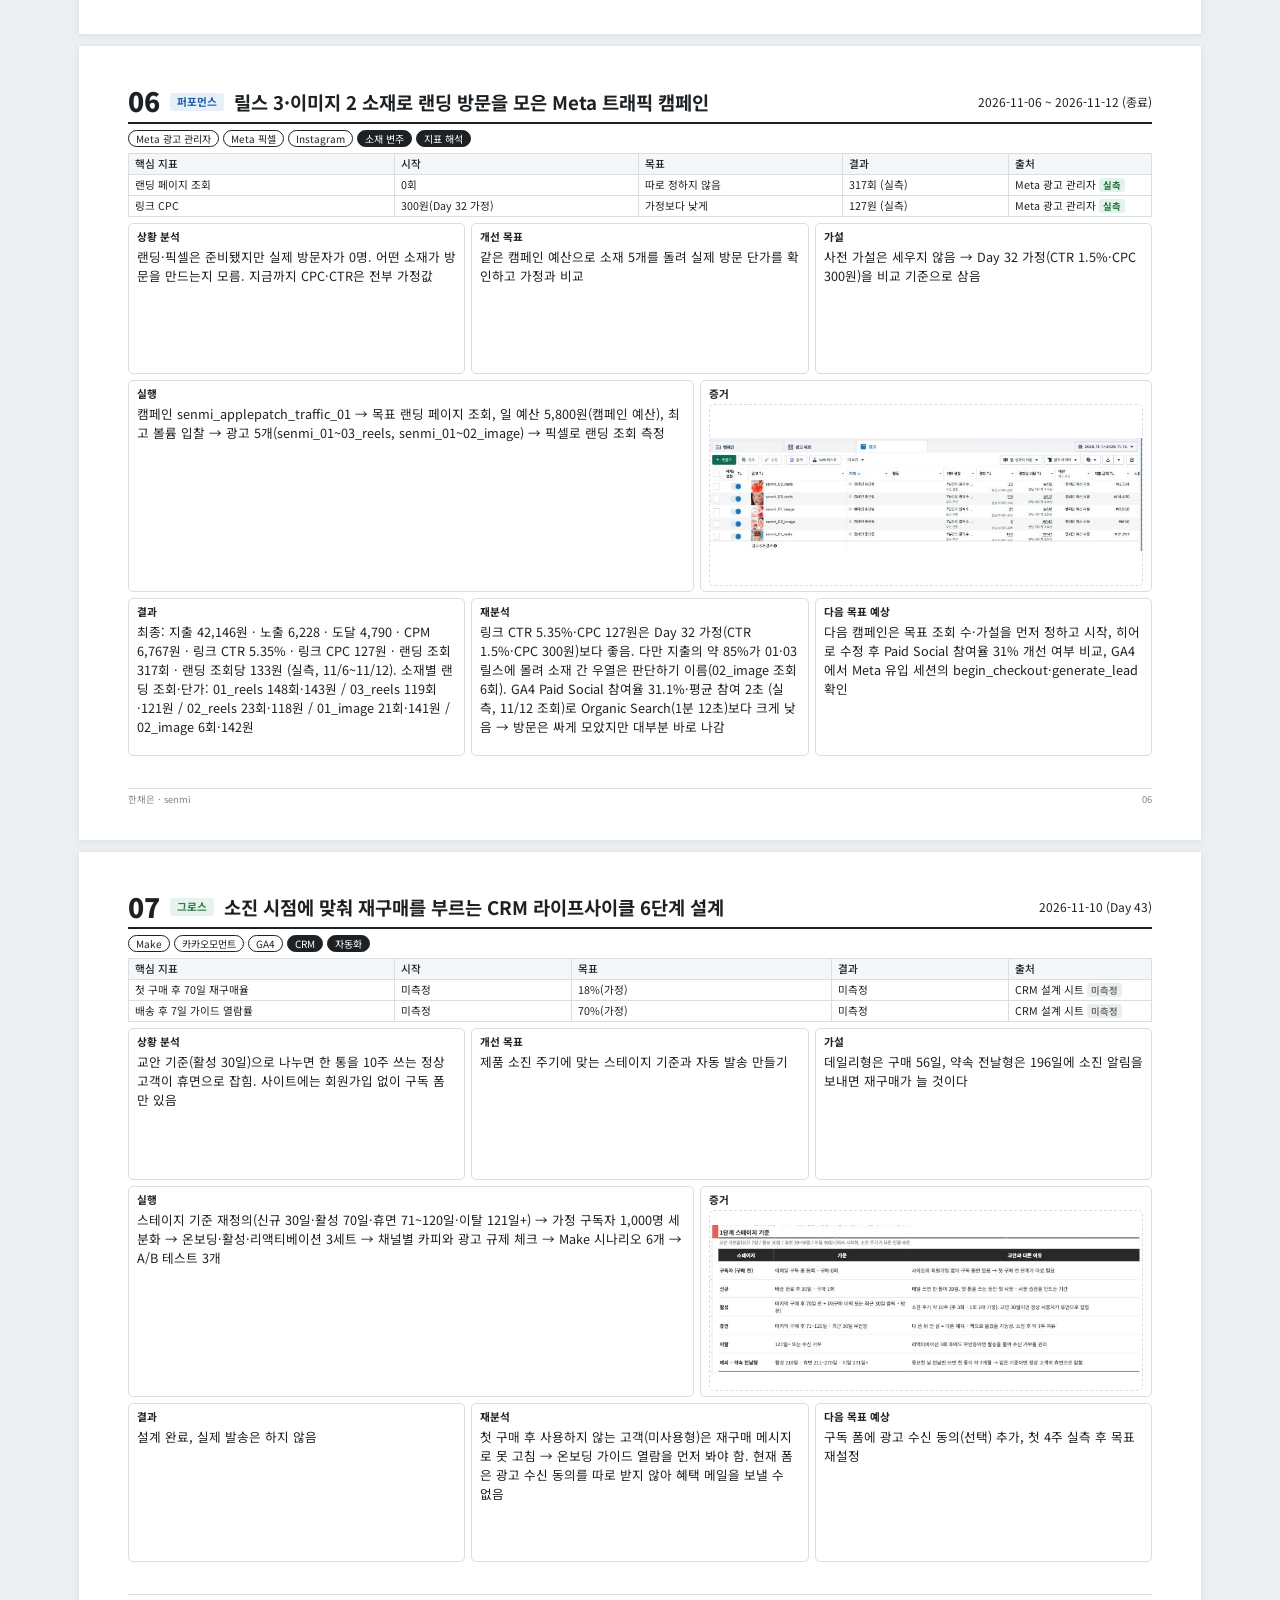
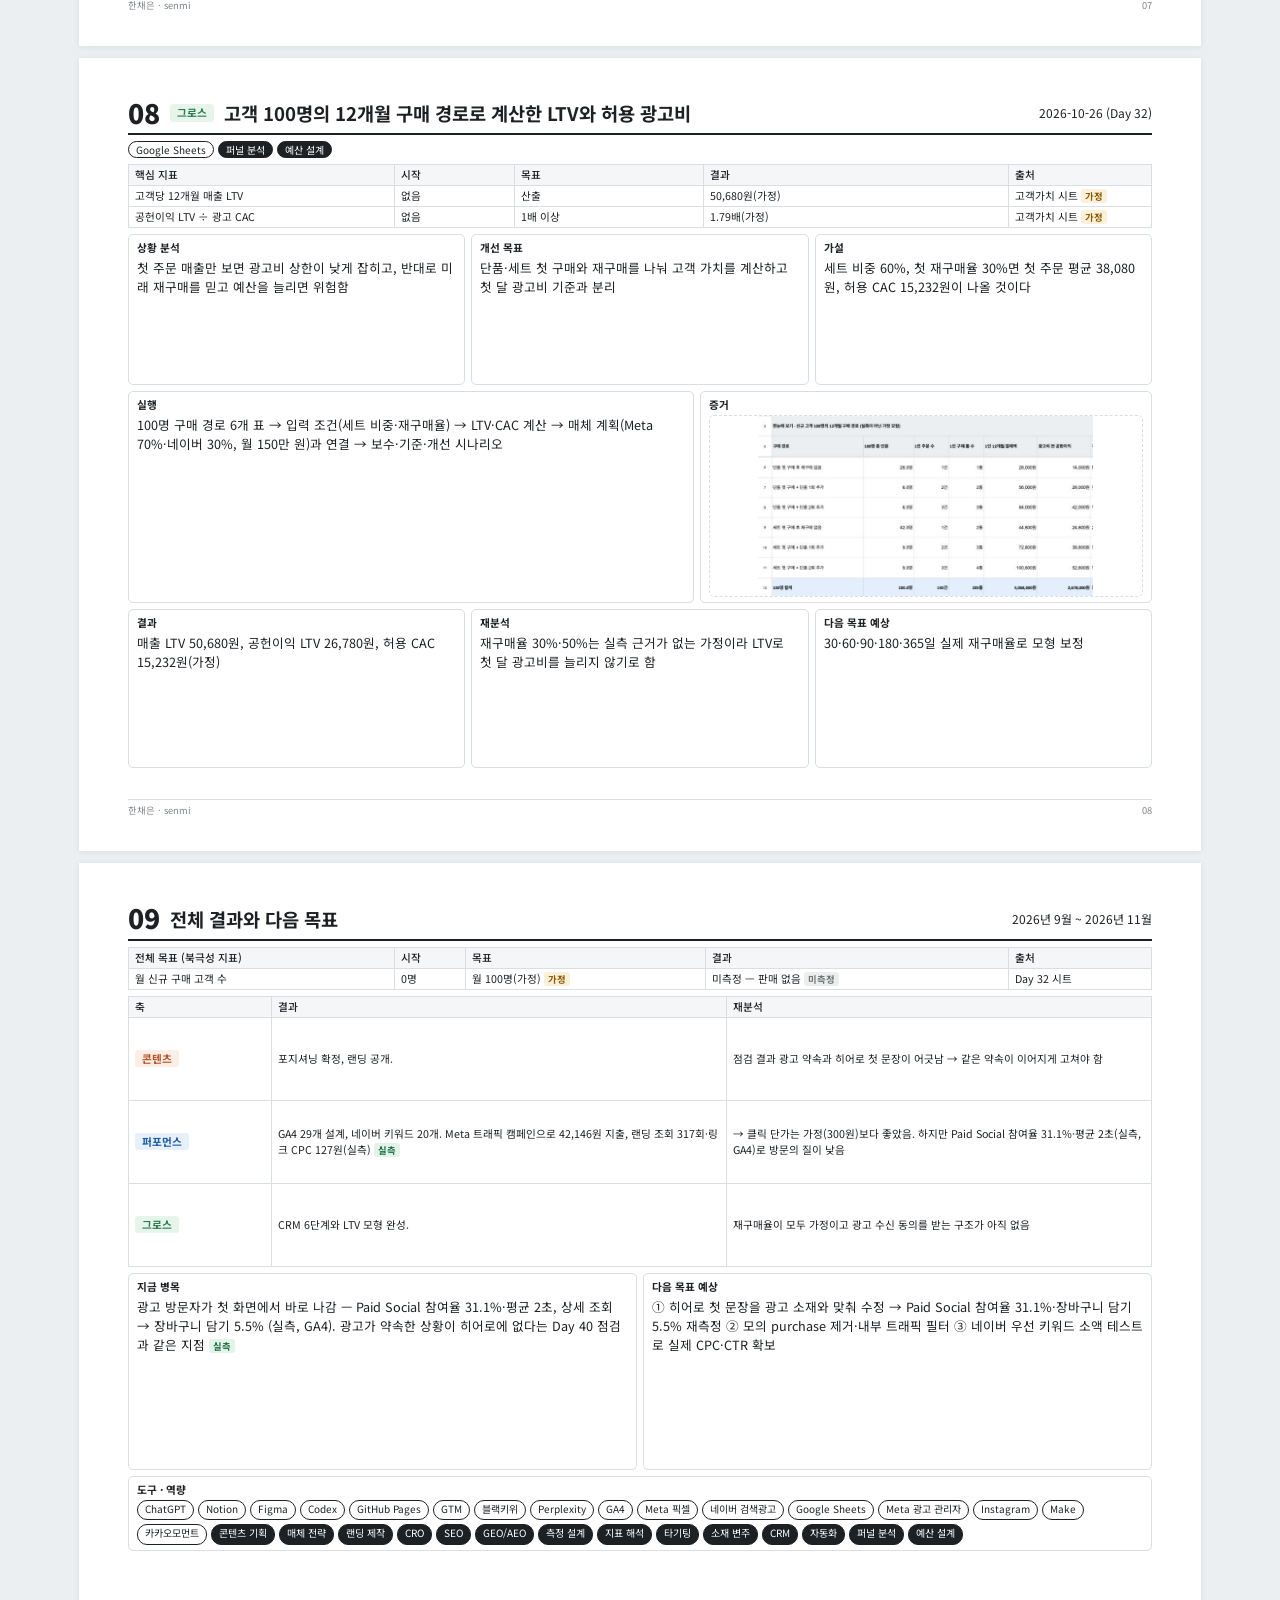
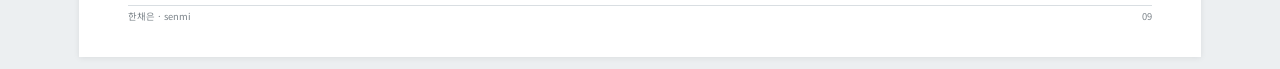
==== commit 09e38fc7: "포트폴리오 기간 채우기, Meta 캠페인 종료 최종 수치·캡처 반영 Co-Authored-By: Claude Opus 5.5 <noreply@anthropic.com> Claude" ====
--- a/portfolio/index.html
+++ b/portfolio/index.html
@@ -57,11 +57,11 @@
 <table><tr><th style="width:26%">전체 목표 (북극성 지표)</th><th>시작</th><th>목표</th><th>결과</th><th style="width:14%">출처</th></tr><tr><td>월 신규 구매 고객 수</td><td>0명</td><td>월 100명 = 첫 주문 매출 380.8만 원, ROAS 253.9%(가정, 월 매체비 150만 원) <span class="tag assume">가정</span></td><td>미측정(판매 없음) <span class="tag none">미측정</span></td><td>Day 32 고객가치·매체 계획 시트</td></tr></table>
 <table class="tall"><tr><th style="width:14%">축</th><th>목표</th><th style="width:26%">핵심 지표</th><th style="width:14%">장표</th></tr>
 <tr><td><span class="ax c">콘텐츠</span></td><td>사과 모양 호기심을 &#x27;내게 필요한 제품&#x27;으로 이해시키고 받아줄 랜딩·검색 접점 만들기</td><td>랜딩 구성 완성, 선정 검색 키워드 수</td><td>01–03</td></tr>
-<tr><td><span class="ax p">퍼포먼스</span></td><td>측정·검색 키워드를 준비하고 Meta 광고로 실제 방문 만들기</td><td>Meta 랜딩 조회 312회·링크 CPC 126원(실측, 11/12 기준) <span class="tag real">실측</span></td><td>04–06</td></tr>
+<tr><td><span class="ax p">퍼포먼스</span></td><td>측정·검색 키워드를 준비하고 Meta 광고로 실제 방문 만들기</td><td>Meta 랜딩 조회 317회·링크 CPC 127원(실측, 최종) <span class="tag real">실측</span></td><td>04–06</td></tr>
 <tr><td><span class="ax g">그로스</span></td><td>첫 구매 고객을 소진 시점 재구매로 잇기</td><td>70일 재구매율 18%, 12개월 LTV 50,680원(가정) <span class="tag assume">가정</span></td><td>07–08</td></tr></table>
 <table class="tall"><tr><th style="width:26%">내 사이트</th><th>만든 방법</th><th>측정 연결</th><th>테스트한 것</th></tr><tr><td>https://hanchaen.github.io/senmi-site/<br>운영 채널: 인스타그램 @senmi.kr (게시물 10·팔로워 33, 릴스 3개 조회 1,867·1,754·247 — 광고 재생 포함 가능, 11/12 기준) <span class="tag real">실측</span></td><td>GitHub Pages(저장소 hanchaen/senmi-site)</td><td>GTM(GTM-WTQ4BSVH)·Meta 픽셀(1648001186818737) 코드 삽입, GA4 이벤트 29개 코드 반영</td><td>QA 항목 10개 설계, GA4 보고서에서 이벤트 28종 실제 수집 확인(11/5~11/12) <span class="tag real">실측</span></td></tr></table>
 <div class="ft"><span>한채은 · senmi</span><span>00</span></div></section><section class="page">
-<div class="hd"><span class="no">01</span><span class="ax c">콘텐츠</span><span class="ttl">&#x27;수분 패치&#x27;를 &#x27;다음 날 화잘먹 준비&#x27;로 바꾼 포지셔닝·메시지 설계</span><span class="period">모름 (Day 7–11)</span></div>
+<div class="hd"><span class="no">01</span><span class="ax c">콘텐츠</span><span class="ttl">&#x27;수분 패치&#x27;를 &#x27;다음 날 화잘먹 준비&#x27;로 바꾼 포지셔닝·메시지 설계</span><span class="period">2026-09-15 ~ 09-21 (Day 7–11)</span></div>
 <div class="badges"><span class="b">ChatGPT</span><span class="b">Notion</span><span class="b">Figma</span><span class="b skill">콘텐츠 기획</span><span class="b skill">매체 전략</span></div>
 <table><tr><th style="width:26%">핵심 지표</th><th>시작</th><th>목표</th><th>결과</th><th style="width:14%">출처</th></tr><tr><td>경쟁 대비 차별점</td><td>수분·진정(경쟁과 같음)</td><td>고유 문제 1개</td><td>&#x27;다음 날 베이스 들뜸&#x27; 확정</td><td>Day 9 포지셔닝 맵</td></tr><tr><td>채널별 메시지</td><td>0개</td><td>4채널</td><td>IG·유튜브·블로그·광고 4채널 변환본</td><td>Day 10 메시지 하우스</td></tr></table>
 <div class="row3">
@@ -79,7 +79,7 @@
  <div class="box s3"><b>다음 목표 예상</b><div>실사용 비교 콘텐츠로 고려 단계 이탈 줄이기</div></div>
 </div>
 <div class="ft"><span>한채은 · senmi</span><span>01</span></div></section><section class="page">
-<div class="hd"><span class="no">02</span><span class="ax c">콘텐츠</span><span class="ttl">광고를 받아줄 senmi 상세형 랜딩 사이트 구축과 광고-히어로 연결 점검</span><span class="period">모름 (Day 31 구축) ~ 2026-11-05 (Day 40 점검)</span></div>
+<div class="hd"><span class="no">02</span><span class="ax c">콘텐츠</span><span class="ttl">광고를 받아줄 senmi 상세형 랜딩 사이트 구축과 광고-히어로 연결 점검</span><span class="period">2026-10-23 (Day 31 구축) ~ 11-05 (Day 40 점검)</span></div>
 <div class="badges"><span class="b">Codex</span><span class="b">GitHub Pages</span><span class="b">GTM</span><span class="b skill">랜딩 제작</span><span class="b skill">CRO</span></div>
 <table><tr><th style="width:26%">핵심 지표</th><th>시작</th><th>목표</th><th>결과</th><th style="width:14%">출처</th></tr><tr><td>랜딩 구성</td><td>없음</td><td>구매·소식 신청까지 한 페이지</td><td>히어로·상품 옵션·후기·STORY·FAQ·소식 신청 폼·개인정보 안내 등 12개 영역</td><td>사이트</td></tr><tr><td>광고 소재와 히어로 메시지 일치</td><td>미점검</td><td>5개 소재(릴스 3·이미지 2) 모두 일치</td><td>제품 색·형태는 5개 모두 일치, 사용 상황(사무실 볼 건조·화장 전)은 히어로 첫 문장에 없음</td><td>Day 40 점검 보고서(2026-11-05)</td></tr></table>
 <div class="row3">
@@ -115,7 +115,7 @@
  <div class="box s3"><b>다음 목표 예상</b><div>상세페이지에 성분·사용법·매수·1회 비용을 본문 텍스트로 정리, &#x27;메이크업 전 사용법&#x27; 글 발행, 실사용 후기 확보 후 AI 답변 인용 여부 재조사</div></div>
 </div>
 <div class="ft"><span>한채은 · senmi</span><span>03</span></div></section><section class="page">
-<div class="hd"><span class="no">04</span><span class="ax p">퍼포먼스</span><span class="ttl">장바구니 구매 클릭까지 보이게 만든 GA4 이벤트 29개 측정 설계</span><span class="period">모름 (Day 34)</span></div>
+<div class="hd"><span class="no">04</span><span class="ax p">퍼포먼스</span><span class="ttl">장바구니 구매 클릭까지 보이게 만든 GA4 이벤트 29개 측정 설계</span><span class="period">2026-10-28 (Day 34)</span></div>
 <div class="badges"><span class="b">GA4</span><span class="b">GTM</span><span class="b">Meta 픽셀</span><span class="b skill">측정 설계</span><span class="b skill">지표 해석</span></div>
 <table><tr><th style="width:26%">핵심 지표</th><th>시작</th><th>목표</th><th>결과</th><th style="width:14%">출처</th></tr><tr><td>설계한 이벤트</td><td>page_view만</td><td>구매 흐름 전 단계</td><td>29개(권장·맞춤) 설계, 코드 확인</td><td>GA4 이벤트 설계표</td></tr><tr><td>핵심 KPI 장바구니 구매 클릭 전환율</td><td>없음</td><td>정의·측정</td><td>view_cart 19명 중 begin_checkout 10명 = 52.6% (사용자 기준, 세션 기준 재확인 필요)</td><td>GA4 이벤트 보고서 <span class="tag real">실측</span></td></tr></table>
 <div class="row3">
@@ -151,22 +151,22 @@
  <div class="box s3"><b>다음 목표 예상</b><div>소액 집행으로 그룹별 실제 CTR·CPC 확인, 클릭 0 키워드 정리</div></div>
 </div>
 <div class="ft"><span>한채은 · senmi</span><span>05</span></div></section><section class="page">
-<div class="hd"><span class="no">06</span><span class="ax p">퍼포먼스</span><span class="ttl">릴스 3·이미지 2 소재로 랜딩 방문을 모은 Meta 트래픽 캠페인 (진행 중)</span><span class="period">2026-11-06 ~ 진행 중 (수치는 11/12 조회 기준)</span></div>
+<div class="hd"><span class="no">06</span><span class="ax p">퍼포먼스</span><span class="ttl">릴스 3·이미지 2 소재로 랜딩 방문을 모은 Meta 트래픽 캠페인</span><span class="period">2026-11-06 ~ 2026-11-12 (종료)</span></div>
 <div class="badges"><span class="b">Meta 광고 관리자</span><span class="b">Meta 픽셀</span><span class="b">Instagram</span><span class="b skill">소재 변주</span><span class="b skill">지표 해석</span></div>
-<table><tr><th style="width:26%">핵심 지표</th><th>시작</th><th>목표</th><th>결과</th><th style="width:14%">출처</th></tr><tr><td>랜딩 페이지 조회</td><td>0회</td><td>모름</td><td>312회 (실측)</td><td>Meta 광고 관리자 <span class="tag real">실측</span></td></tr><tr><td>링크 CPC</td><td>300원(Day 32 가정)</td><td>가정보다 낮게</td><td>126원 (실측)</td><td>Meta 광고 관리자 <span class="tag real">실측</span></td></tr></table>
+<table><tr><th style="width:26%">핵심 지표</th><th>시작</th><th>목표</th><th>결과</th><th style="width:14%">출처</th></tr><tr><td>랜딩 페이지 조회</td><td>0회</td><td>따로 정하지 않음</td><td>317회 (실측)</td><td>Meta 광고 관리자 <span class="tag real">실측</span></td></tr><tr><td>링크 CPC</td><td>300원(Day 32 가정)</td><td>가정보다 낮게</td><td>127원 (실측)</td><td>Meta 광고 관리자 <span class="tag real">실측</span></td></tr></table>
 <div class="row3">
  <div class="box s1"><b>상황 분석</b><div>랜딩·픽셀은 준비됐지만 실제 방문자가 0명. 어떤 소재가 방문을 만드는지 모름. 지금까지 CPC·CTR은 전부 가정값</div></div>
  <div class="box s1"><b>개선 목표</b><div>같은 캠페인 예산으로 소재 5개를 돌려 실제 방문 단가를 확인하고 가정과 비교</div></div>
- <div class="box s1"><b>가설</b><div>모름</div></div>
+ <div class="box s1"><b>가설</b><div>사전 가설은 세우지 않음 → Day 32 가정(CTR 1.5%·CPC 300원)을 비교 기준으로 삼음</div></div>
 </div>
 <div class="row2">
  <div class="box s2"><b>실행</b><div>캠페인 senmi_applepatch_traffic_01 → 목표 랜딩 페이지 조회, 일 예산 5,800원(캠페인 예산), 최고 볼륨 입찰 → 광고 5개(senmi_01~03_reels, senmi_01~02_image) → 픽셀로 랜딩 조회 측정</div></div>
  <div class="box s2"><b>증거</b><div class="shot"><img src="img/06_meta_ads_manager.png" alt=""></div></div>
 </div>
 <div class="row3">
- <div class="box s3"><b>결과</b><div>지출 41,187원 · 노출 6,115 · 도달 4,703 · CPM 6,735원 · 링크 CTR 5.36% · 링크 CPC 126원 · 랜딩 조회 312회 · 랜딩 조회당 약 132원 (실측, 11/5~11/12). 소재별 랜딩 조회·단가: 01_reels 143회·142원 / 03_reels 119회·121원 / 02_reels 23회·118원 / 01_image 21회·141원 / 02_image 6회·142원 (실측)</div></div>
- <div class="box s3"><b>재분석</b><div>링크 CTR 5.36%·CPC 126원은 Day 32 가정(CTR 1.5%·CPC 300원)보다 좋음. 다만 지출의 약 84%가 01·03 릴스에 몰려 소재 간 우열 판단은 이름(02_image 클릭 6회). GA4 Paid Social 세션 360회·참여율 31.1%·평균 참여 2초 (실측)로 Organic Search(1분 12초)보다 크게 낮음 → 방문은 싸게 모았지만 대부분 바로 나감</div></div>
- <div class="box s3"><b>다음 목표 예상</b><div>종료 후 최종 수치로 교체, 히어로 수정 후 Paid Social 참여율 31% 개선 여부 비교, GA4에서 Meta 유입 세션의 begin_checkout·generate_lead 확인</div></div>
+ <div class="box s3"><b>결과</b><div>최종: 지출 42,146원 · 노출 6,228 · 도달 4,790 · CPM 6,767원 · 링크 CTR 5.35% · 링크 CPC 127원 · 랜딩 조회 317회 · 랜딩 조회당 133원 (실측, 11/6~11/12). 소재별 랜딩 조회·단가: 01_reels 148회·143원 / 03_reels 119회·121원 / 02_reels 23회·118원 / 01_image 21회·141원 / 02_image 6회·142원</div></div>
+ <div class="box s3"><b>재분석</b><div>링크 CTR 5.35%·CPC 127원은 Day 32 가정(CTR 1.5%·CPC 300원)보다 좋음. 다만 지출의 약 85%가 01·03 릴스에 몰려 소재 간 우열은 판단하기 이름(02_image 조회 6회). GA4 Paid Social 참여율 31.1%·평균 참여 2초 (실측, 11/12 조회)로 Organic Search(1분 12초)보다 크게 낮음 → 방문은 싸게 모았지만 대부분 바로 나감</div></div>
+ <div class="box s3"><b>다음 목표 예상</b><div>다음 캠페인은 목표 조회 수·가설을 먼저 정하고 시작, 히어로 수정 후 Paid Social 참여율 31% 개선 여부 비교, GA4에서 Meta 유입 세션의 begin_checkout·generate_lead 확인</div></div>
 </div>
 <div class="ft"><span>한채은 · senmi</span><span>06</span></div></section><section class="page">
 <div class="hd"><span class="no">07</span><span class="ax g">그로스</span><span class="ttl">소진 시점에 맞춰 재구매를 부르는 CRM 라이프사이클 6단계 설계</span><span class="period">2026-11-10 (Day 43)</span></div>
@@ -187,7 +187,7 @@
  <div class="box s3"><b>다음 목표 예상</b><div>구독 폼에 광고 수신 동의(선택) 추가, 첫 4주 실측 후 목표 재설정</div></div>
 </div>
 <div class="ft"><span>한채은 · senmi</span><span>07</span></div></section><section class="page">
-<div class="hd"><span class="no">08</span><span class="ax g">그로스</span><span class="ttl">고객 100명의 12개월 구매 경로로 계산한 LTV와 허용 광고비</span><span class="period">모름 (Day 32)</span></div>
+<div class="hd"><span class="no">08</span><span class="ax g">그로스</span><span class="ttl">고객 100명의 12개월 구매 경로로 계산한 LTV와 허용 광고비</span><span class="period">2026-10-26 (Day 32)</span></div>
 <div class="badges"><span class="b">Google Sheets</span><span class="b skill">퍼널 분석</span><span class="b skill">예산 설계</span></div>
 <table><tr><th style="width:26%">핵심 지표</th><th>시작</th><th>목표</th><th>결과</th><th style="width:14%">출처</th></tr><tr><td>고객당 12개월 매출 LTV</td><td>없음</td><td>산출</td><td>50,680원(가정)</td><td>고객가치 시트 <span class="tag assume">가정</span></td></tr><tr><td>공헌이익 LTV ÷ 광고 CAC</td><td>없음</td><td>1배 이상</td><td>1.79배(가정)</td><td>고객가치 시트 <span class="tag assume">가정</span></td></tr></table>
 <div class="row3">
@@ -209,7 +209,7 @@
 <table><tr><th style="width:26%">전체 목표 (북극성 지표)</th><th>시작</th><th>목표</th><th>결과</th><th style="width:14%">출처</th></tr><tr><td>월 신규 구매 고객 수</td><td>0명</td><td>월 100명(가정) <span class="tag assume">가정</span></td><td>미측정 — 판매 없음 <span class="tag none">미측정</span></td><td>Day 32 시트</td></tr></table>
 <table><tr><th style="width:14%">축</th><th>결과</th><th>재분석</th></tr>
 <tr style="height:22mm"><td><span class="ax c">콘텐츠</span></td><td>포지셔닝 확정, 랜딩 공개.</td><td>점검 결과 광고 약속과 히어로 첫 문장이 어긋남 → 같은 약속이 이어지게 고쳐야 함</td></tr>
-<tr style="height:22mm"><td><span class="ax p">퍼포먼스</span></td><td>GA4 29개 설계, 네이버 키워드 20개. Meta 트래픽 캠페인으로 41,187원 지출, 랜딩 조회 312회·링크 CPC 126원(실측) <span class="tag real">실측</span></td><td>→ 클릭 단가는 가정(300원)보다 좋았음. 하지만 Paid Social 참여율 31.1%·평균 2초(실측, GA4)로 방문의 질이 낮음</td></tr>
+<tr style="height:22mm"><td><span class="ax p">퍼포먼스</span></td><td>GA4 29개 설계, 네이버 키워드 20개. Meta 트래픽 캠페인으로 42,146원 지출, 랜딩 조회 317회·링크 CPC 127원(실측) <span class="tag real">실측</span></td><td>→ 클릭 단가는 가정(300원)보다 좋았음. 하지만 Paid Social 참여율 31.1%·평균 2초(실측, GA4)로 방문의 질이 낮음</td></tr>
 <tr style="height:22mm"><td><span class="ax g">그로스</span></td><td>CRM 6단계와 LTV 모형 완성.</td><td>재구매율이 모두 가정이고 광고 수신 동의를 받는 구조가 아직 없음</td></tr></table>
 <div class="top2">
  <div class="box s5"><b>지금 병목</b><div>광고 방문자가 첫 화면에서 바로 나감 — Paid Social 참여율 31.1%·평균 2초, 상세 조회 → 장바구니 담기 5.5% (실측, GA4). 광고가 약속한 상황이 히어로에 없다는 Day 40 점검과 같은 지점 <span class="tag real">실측</span></div></div>
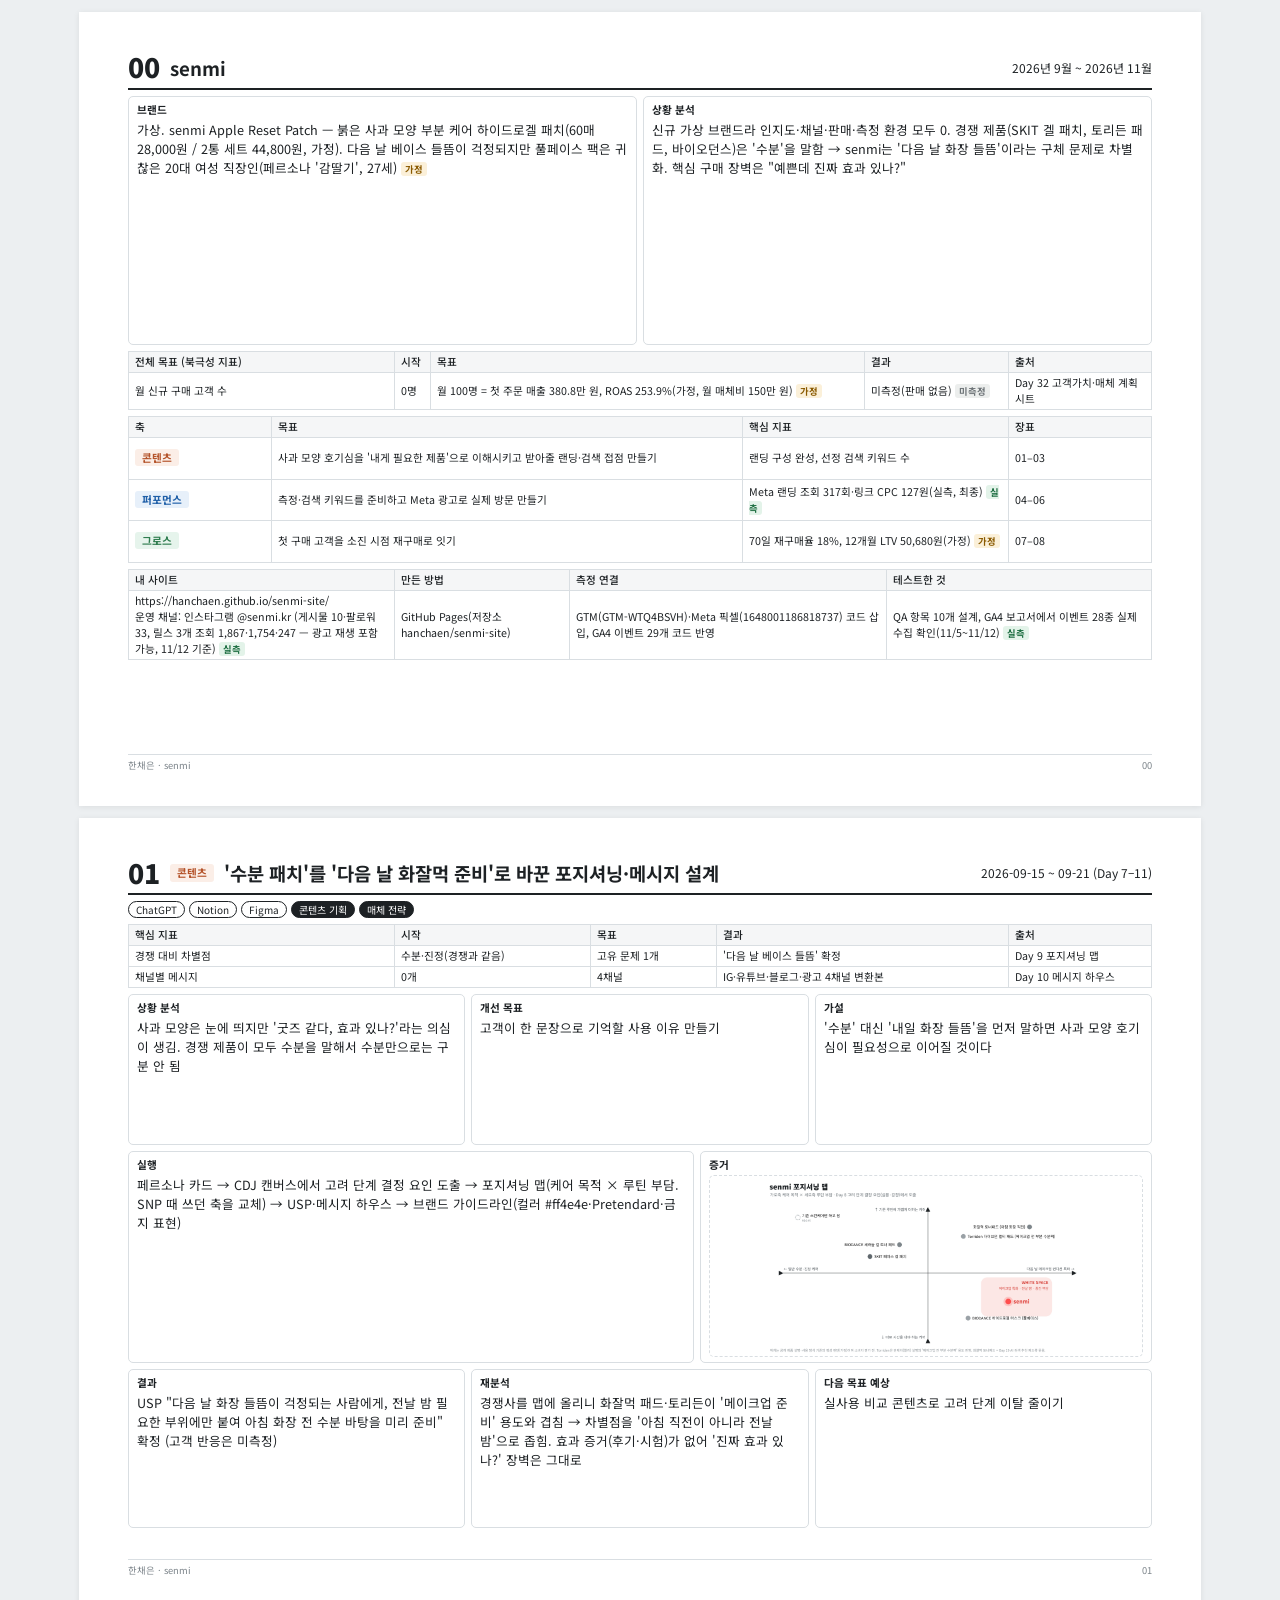
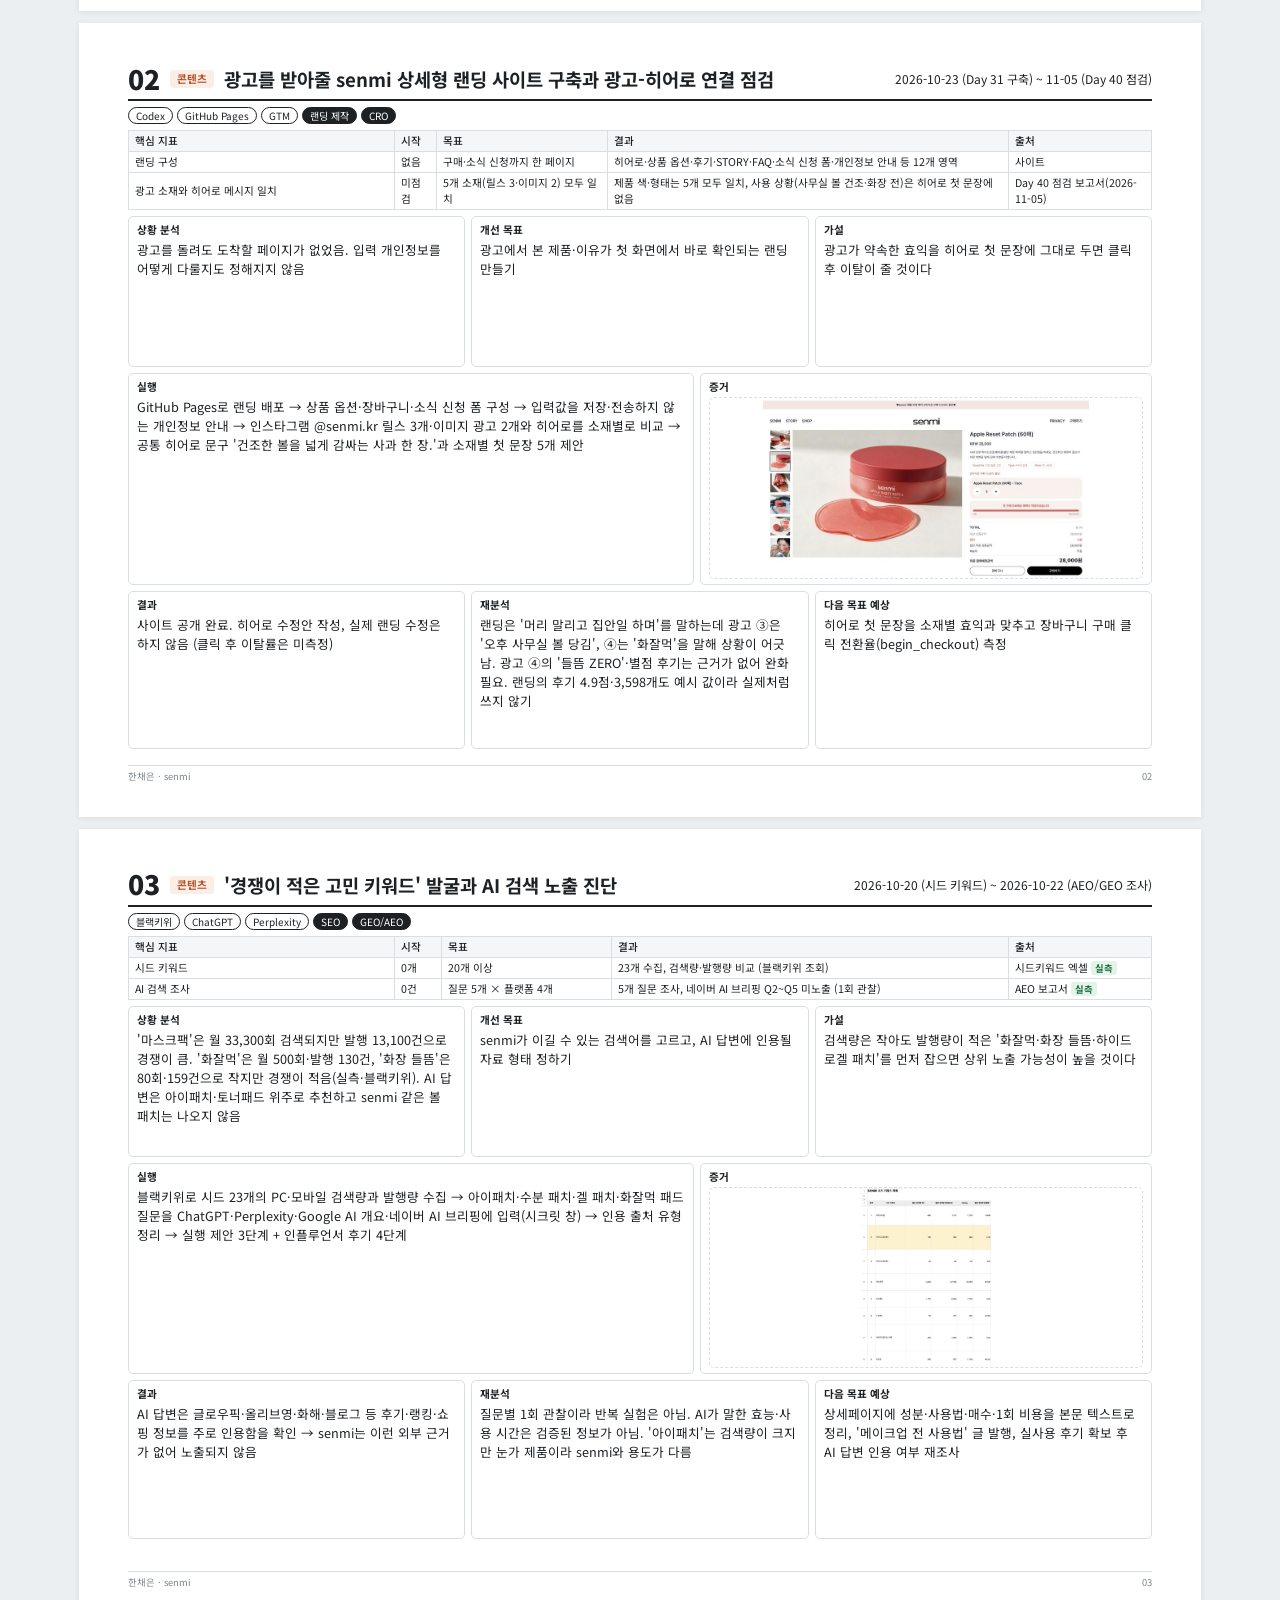
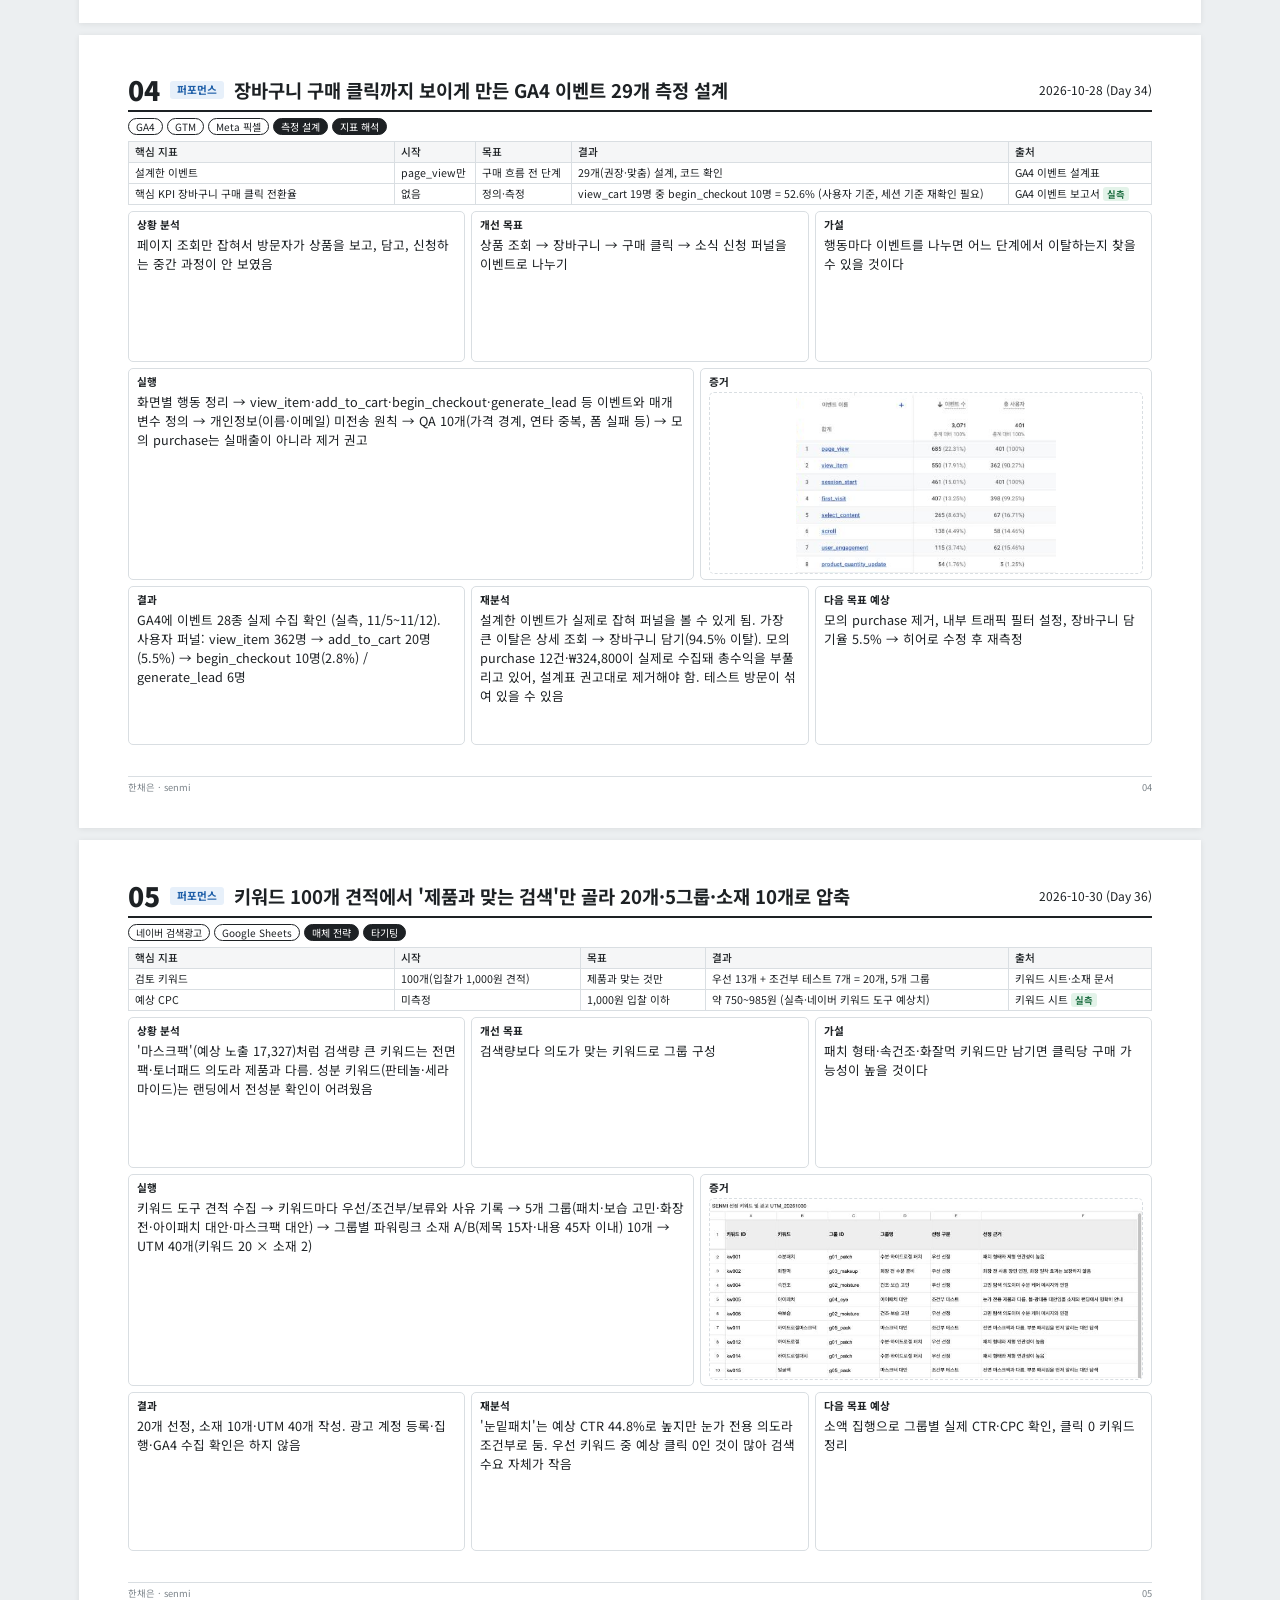
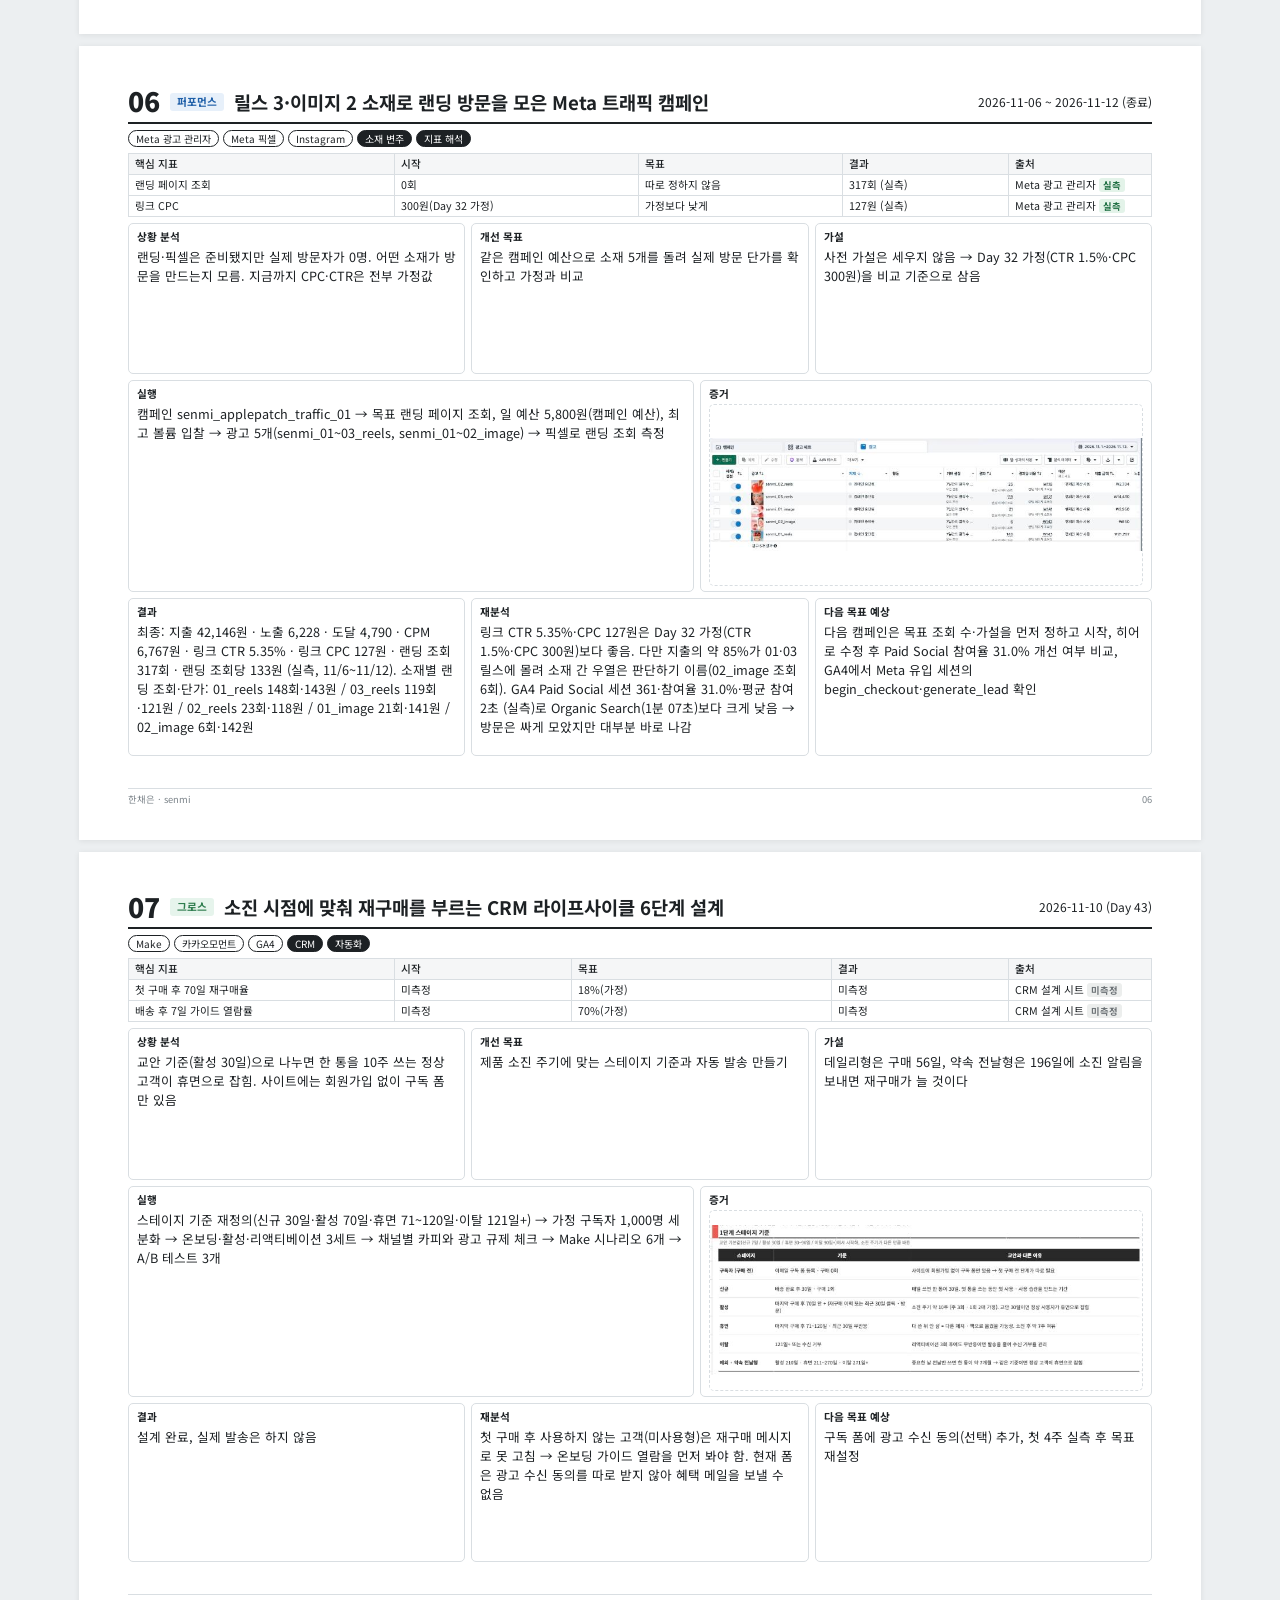
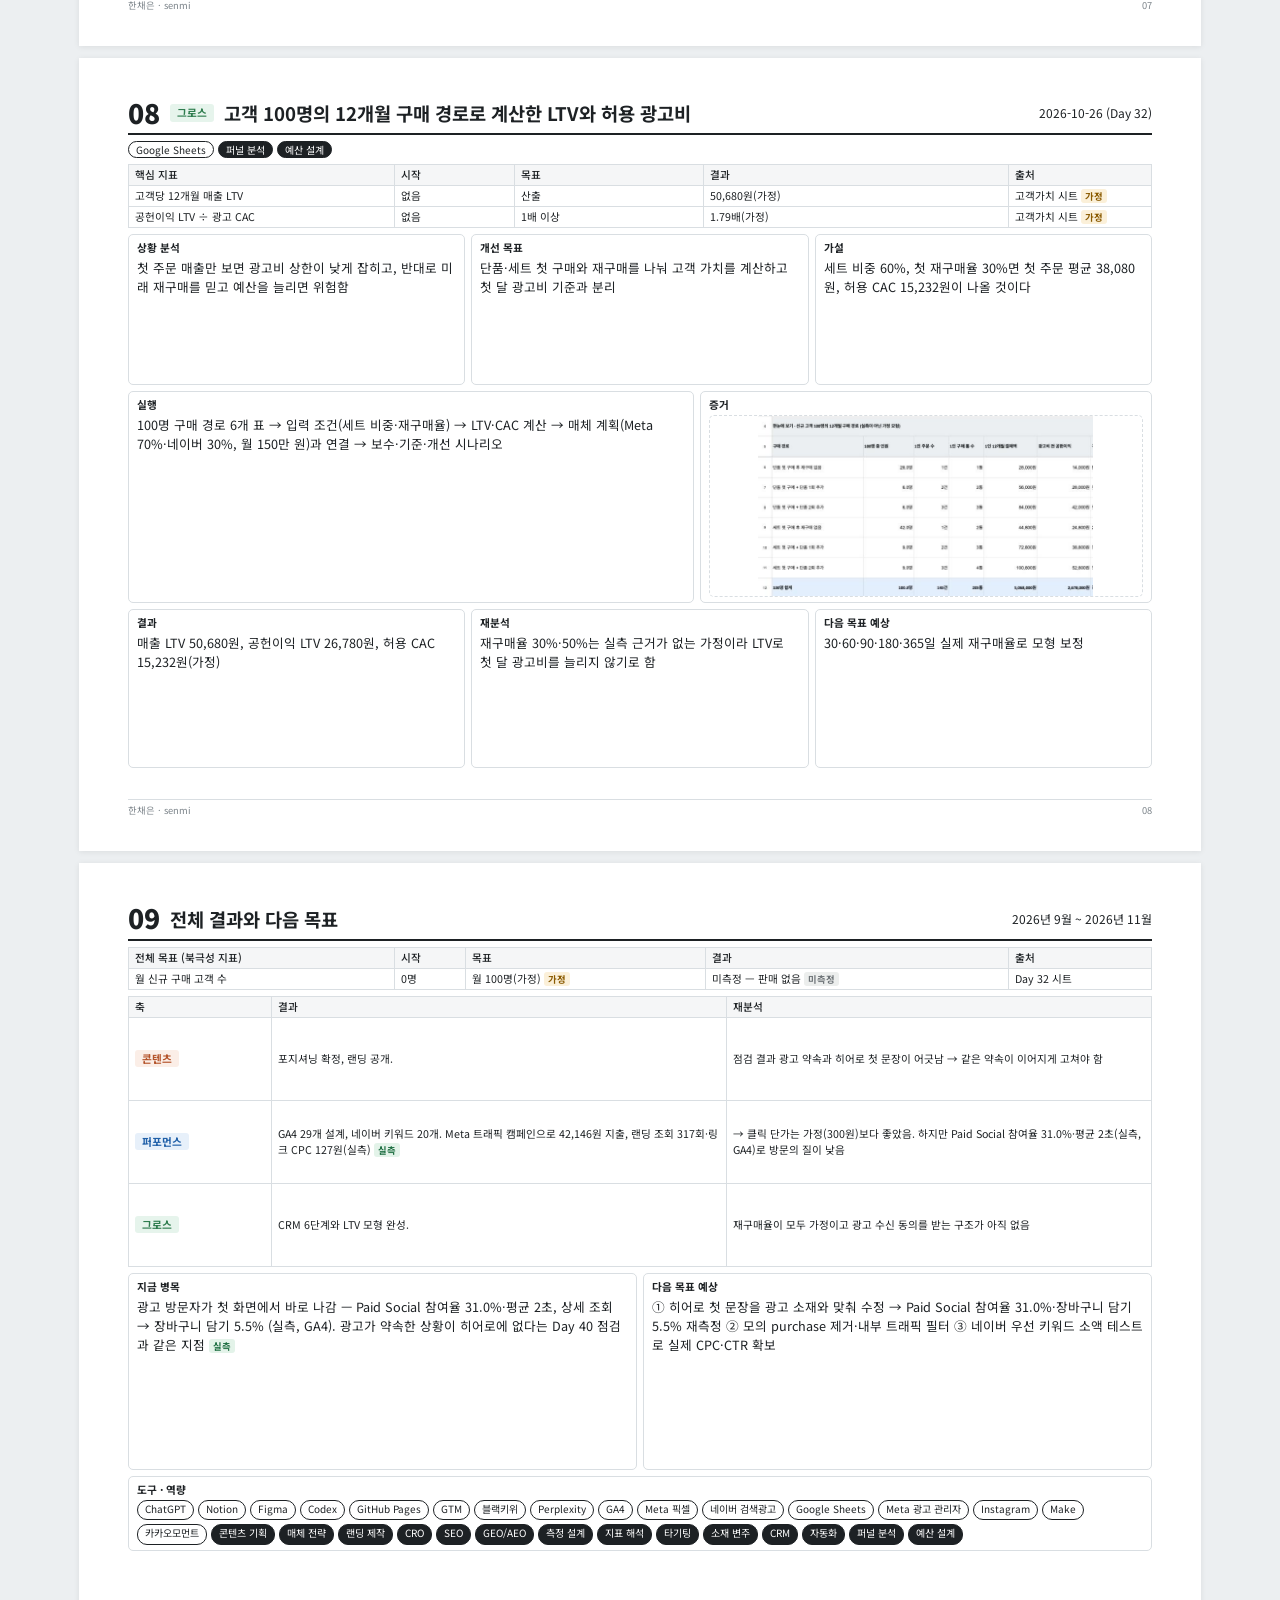
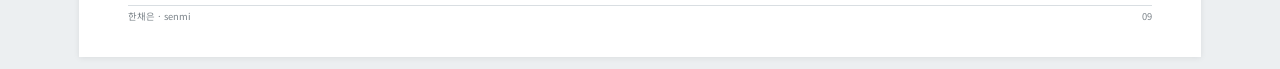
==== commit 40f568d4: "Merge branch 'portfolio'" ====
--- a/portfolio/index.html
+++ b/portfolio/index.html
@@ -129,7 +129,7 @@
 </div>
 <div class="row3">
  <div class="box s3"><b>결과</b><div>GA4에 이벤트 28종 실제 수집 확인 (실측, 11/5~11/12). 사용자 퍼널: view_item 362명 → add_to_cart 20명(5.5%) → begin_checkout 10명(2.8%) / generate_lead 6명</div></div>
- <div class="box s3"><b>재분석</b><div>설계한 이벤트가 실제로 잡혀 퍼널을 볼 수 있게 됨. 가장 큰 이탈은 상세 조회 → 장바구니 담기(94.5% 이탈). 모의 purchase 11건·₩296,800이 실제로 수집돼 총수익을 부풀리고 있어, 설계표 권고대로 제거해야 함. 테스트 방문이 섞여 있을 수 있음</div></div>
+ <div class="box s3"><b>재분석</b><div>설계한 이벤트가 실제로 잡혀 퍼널을 볼 수 있게 됨. 가장 큰 이탈은 상세 조회 → 장바구니 담기(94.5% 이탈). 모의 purchase 12건·₩324,800이 실제로 수집돼 총수익을 부풀리고 있어, 설계표 권고대로 제거해야 함. 테스트 방문이 섞여 있을 수 있음</div></div>
  <div class="box s3"><b>다음 목표 예상</b><div>모의 purchase 제거, 내부 트래픽 필터 설정, 장바구니 담기율 5.5% → 히어로 수정 후 재측정</div></div>
 </div>
 <div class="ft"><span>한채은 · senmi</span><span>04</span></div></section><section class="page">
@@ -165,8 +165,8 @@
 </div>
 <div class="row3">
  <div class="box s3"><b>결과</b><div>최종: 지출 42,146원 · 노출 6,228 · 도달 4,790 · CPM 6,767원 · 링크 CTR 5.35% · 링크 CPC 127원 · 랜딩 조회 317회 · 랜딩 조회당 133원 (실측, 11/6~11/12). 소재별 랜딩 조회·단가: 01_reels 148회·143원 / 03_reels 119회·121원 / 02_reels 23회·118원 / 01_image 21회·141원 / 02_image 6회·142원</div></div>
- <div class="box s3"><b>재분석</b><div>링크 CTR 5.35%·CPC 127원은 Day 32 가정(CTR 1.5%·CPC 300원)보다 좋음. 다만 지출의 약 85%가 01·03 릴스에 몰려 소재 간 우열은 판단하기 이름(02_image 조회 6회). GA4 Paid Social 참여율 31.1%·평균 참여 2초 (실측, 11/12 조회)로 Organic Search(1분 12초)보다 크게 낮음 → 방문은 싸게 모았지만 대부분 바로 나감</div></div>
- <div class="box s3"><b>다음 목표 예상</b><div>다음 캠페인은 목표 조회 수·가설을 먼저 정하고 시작, 히어로 수정 후 Paid Social 참여율 31% 개선 여부 비교, GA4에서 Meta 유입 세션의 begin_checkout·generate_lead 확인</div></div>
+ <div class="box s3"><b>재분석</b><div>링크 CTR 5.35%·CPC 127원은 Day 32 가정(CTR 1.5%·CPC 300원)보다 좋음. 다만 지출의 약 85%가 01·03 릴스에 몰려 소재 간 우열은 판단하기 이름(02_image 조회 6회). GA4 Paid Social 세션 361·참여율 31.0%·평균 참여 2초 (실측)로 Organic Search(1분 07초)보다 크게 낮음 → 방문은 싸게 모았지만 대부분 바로 나감</div></div>
+ <div class="box s3"><b>다음 목표 예상</b><div>다음 캠페인은 목표 조회 수·가설을 먼저 정하고 시작, 히어로 수정 후 Paid Social 참여율 31.0% 개선 여부 비교, GA4에서 Meta 유입 세션의 begin_checkout·generate_lead 확인</div></div>
 </div>
 <div class="ft"><span>한채은 · senmi</span><span>06</span></div></section><section class="page">
 <div class="hd"><span class="no">07</span><span class="ax g">그로스</span><span class="ttl">소진 시점에 맞춰 재구매를 부르는 CRM 라이프사이클 6단계 설계</span><span class="period">2026-11-10 (Day 43)</span></div>
@@ -209,11 +209,11 @@
 <table><tr><th style="width:26%">전체 목표 (북극성 지표)</th><th>시작</th><th>목표</th><th>결과</th><th style="width:14%">출처</th></tr><tr><td>월 신규 구매 고객 수</td><td>0명</td><td>월 100명(가정) <span class="tag assume">가정</span></td><td>미측정 — 판매 없음 <span class="tag none">미측정</span></td><td>Day 32 시트</td></tr></table>
 <table><tr><th style="width:14%">축</th><th>결과</th><th>재분석</th></tr>
 <tr style="height:22mm"><td><span class="ax c">콘텐츠</span></td><td>포지셔닝 확정, 랜딩 공개.</td><td>점검 결과 광고 약속과 히어로 첫 문장이 어긋남 → 같은 약속이 이어지게 고쳐야 함</td></tr>
-<tr style="height:22mm"><td><span class="ax p">퍼포먼스</span></td><td>GA4 29개 설계, 네이버 키워드 20개. Meta 트래픽 캠페인으로 42,146원 지출, 랜딩 조회 317회·링크 CPC 127원(실측) <span class="tag real">실측</span></td><td>→ 클릭 단가는 가정(300원)보다 좋았음. 하지만 Paid Social 참여율 31.1%·평균 2초(실측, GA4)로 방문의 질이 낮음</td></tr>
+<tr style="height:22mm"><td><span class="ax p">퍼포먼스</span></td><td>GA4 29개 설계, 네이버 키워드 20개. Meta 트래픽 캠페인으로 42,146원 지출, 랜딩 조회 317회·링크 CPC 127원(실측) <span class="tag real">실측</span></td><td>→ 클릭 단가는 가정(300원)보다 좋았음. 하지만 Paid Social 참여율 31.0%·평균 2초(실측, GA4)로 방문의 질이 낮음</td></tr>
 <tr style="height:22mm"><td><span class="ax g">그로스</span></td><td>CRM 6단계와 LTV 모형 완성.</td><td>재구매율이 모두 가정이고 광고 수신 동의를 받는 구조가 아직 없음</td></tr></table>
 <div class="top2">
- <div class="box s5"><b>지금 병목</b><div>광고 방문자가 첫 화면에서 바로 나감 — Paid Social 참여율 31.1%·평균 2초, 상세 조회 → 장바구니 담기 5.5% (실측, GA4). 광고가 약속한 상황이 히어로에 없다는 Day 40 점검과 같은 지점 <span class="tag real">실측</span></div></div>
- <div class="box s5"><b>다음 목표 예상</b><div>① 히어로 첫 문장을 광고 소재와 맞춰 수정 → Paid Social 참여율 31.1%·장바구니 담기 5.5% 재측정 ② 모의 purchase 제거·내부 트래픽 필터 ③ 네이버 우선 키워드 소액 테스트로 실제 CPC·CTR 확보</div></div>
+ <div class="box s5"><b>지금 병목</b><div>광고 방문자가 첫 화면에서 바로 나감 — Paid Social 참여율 31.0%·평균 2초, 상세 조회 → 장바구니 담기 5.5% (실측, GA4). 광고가 약속한 상황이 히어로에 없다는 Day 40 점검과 같은 지점 <span class="tag real">실측</span></div></div>
+ <div class="box s5"><b>다음 목표 예상</b><div>① 히어로 첫 문장을 광고 소재와 맞춰 수정 → Paid Social 참여율 31.0%·장바구니 담기 5.5% 재측정 ② 모의 purchase 제거·내부 트래픽 필터 ③ 네이버 우선 키워드 소액 테스트로 실제 CPC·CTR 확보</div></div>
 </div>
 <div class="box"><b>도구 · 역량</b><div class="badges" style="min-height:12mm"><span class="b">ChatGPT</span><span class="b">Notion</span><span class="b">Figma</span><span class="b">Codex</span><span class="b">GitHub Pages</span><span class="b">GTM</span><span class="b">블랙키위</span><span class="b">Perplexity</span><span class="b">GA4</span><span class="b">Meta 픽셀</span><span class="b">네이버 검색광고</span><span class="b">Google Sheets</span><span class="b">Meta 광고 관리자</span><span class="b">Instagram</span><span class="b">Make</span><span class="b">카카오모먼트</span><span class="b skill">콘텐츠 기획</span><span class="b skill">매체 전략</span><span class="b skill">랜딩 제작</span><span class="b skill">CRO</span><span class="b skill">SEO</span><span class="b skill">GEO/AEO</span><span class="b skill">측정 설계</span><span class="b skill">지표 해석</span><span class="b skill">타기팅</span><span class="b skill">소재 변주</span><span class="b skill">CRM</span><span class="b skill">자동화</span><span class="b skill">퍼널 분석</span><span class="b skill">예산 설계</span></div></div>
 <div class="ft"><span>한채은 · senmi</span><span>09</span></div></section>
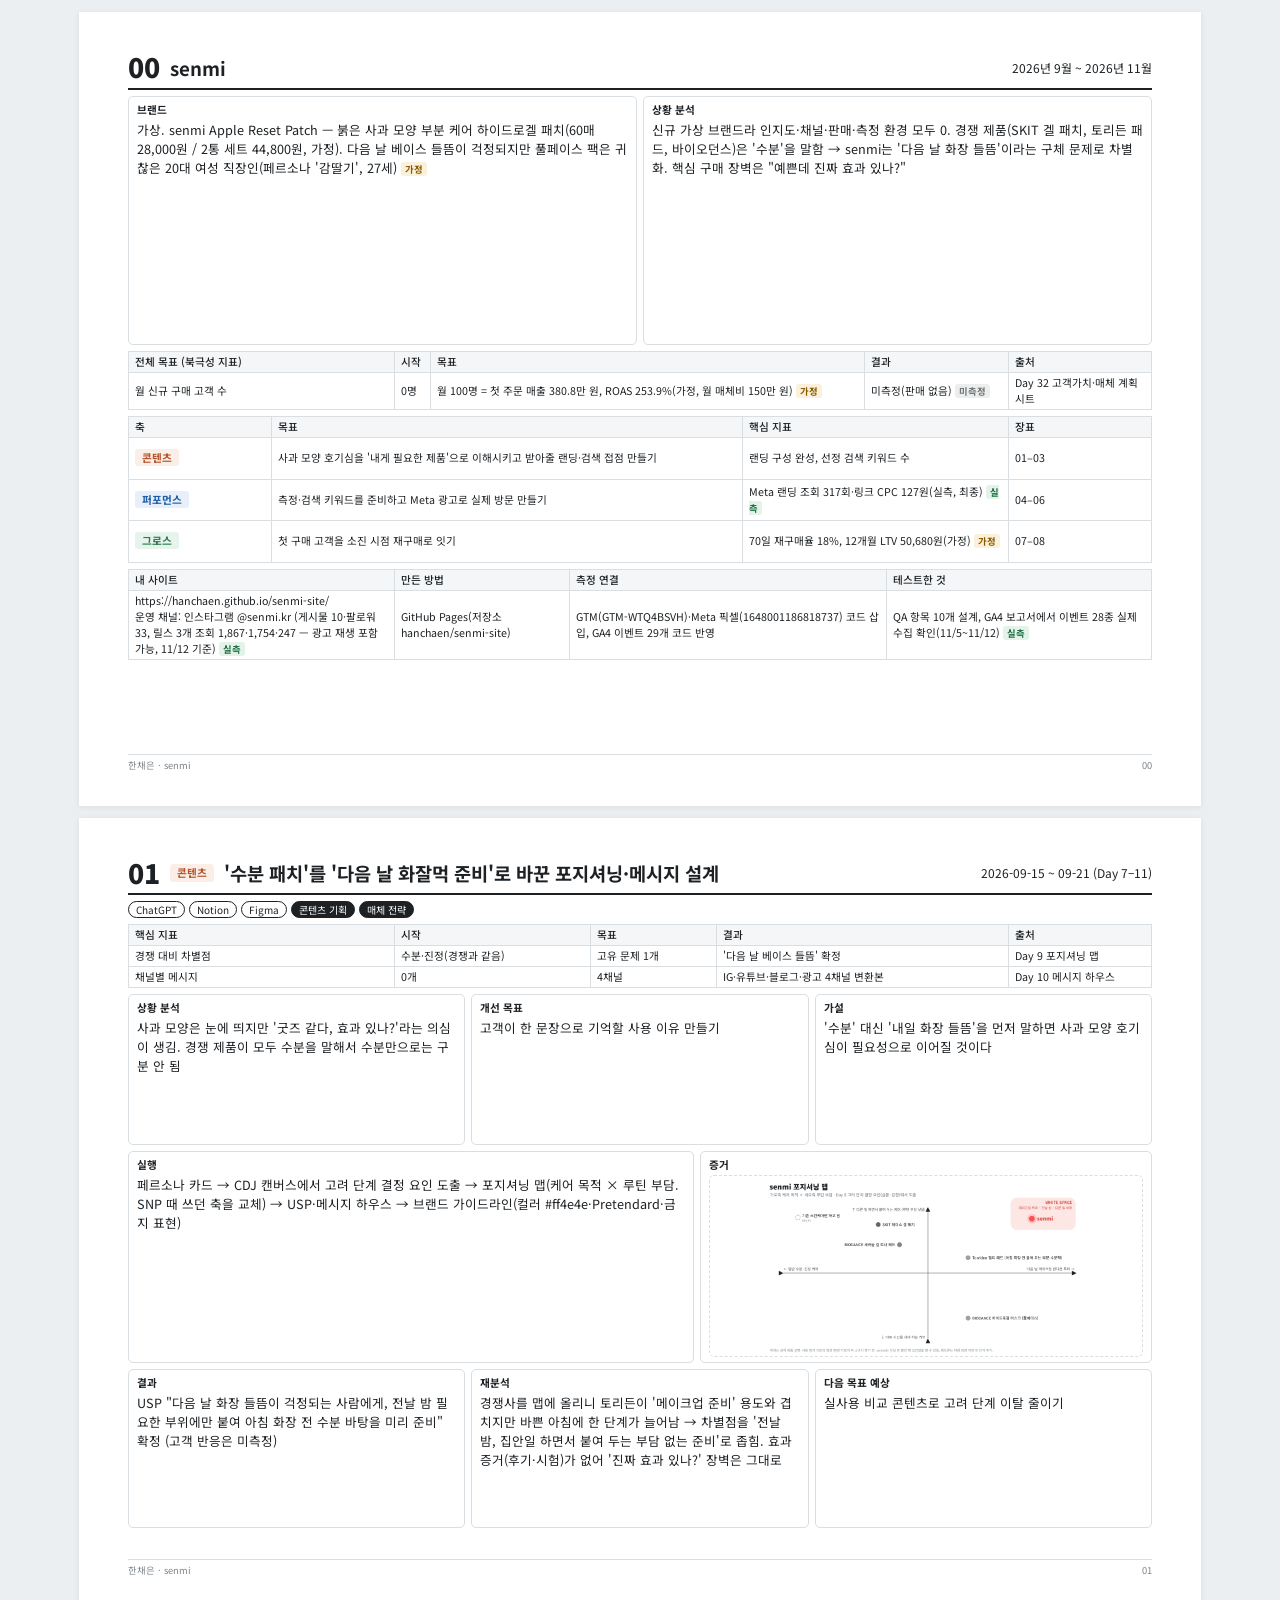
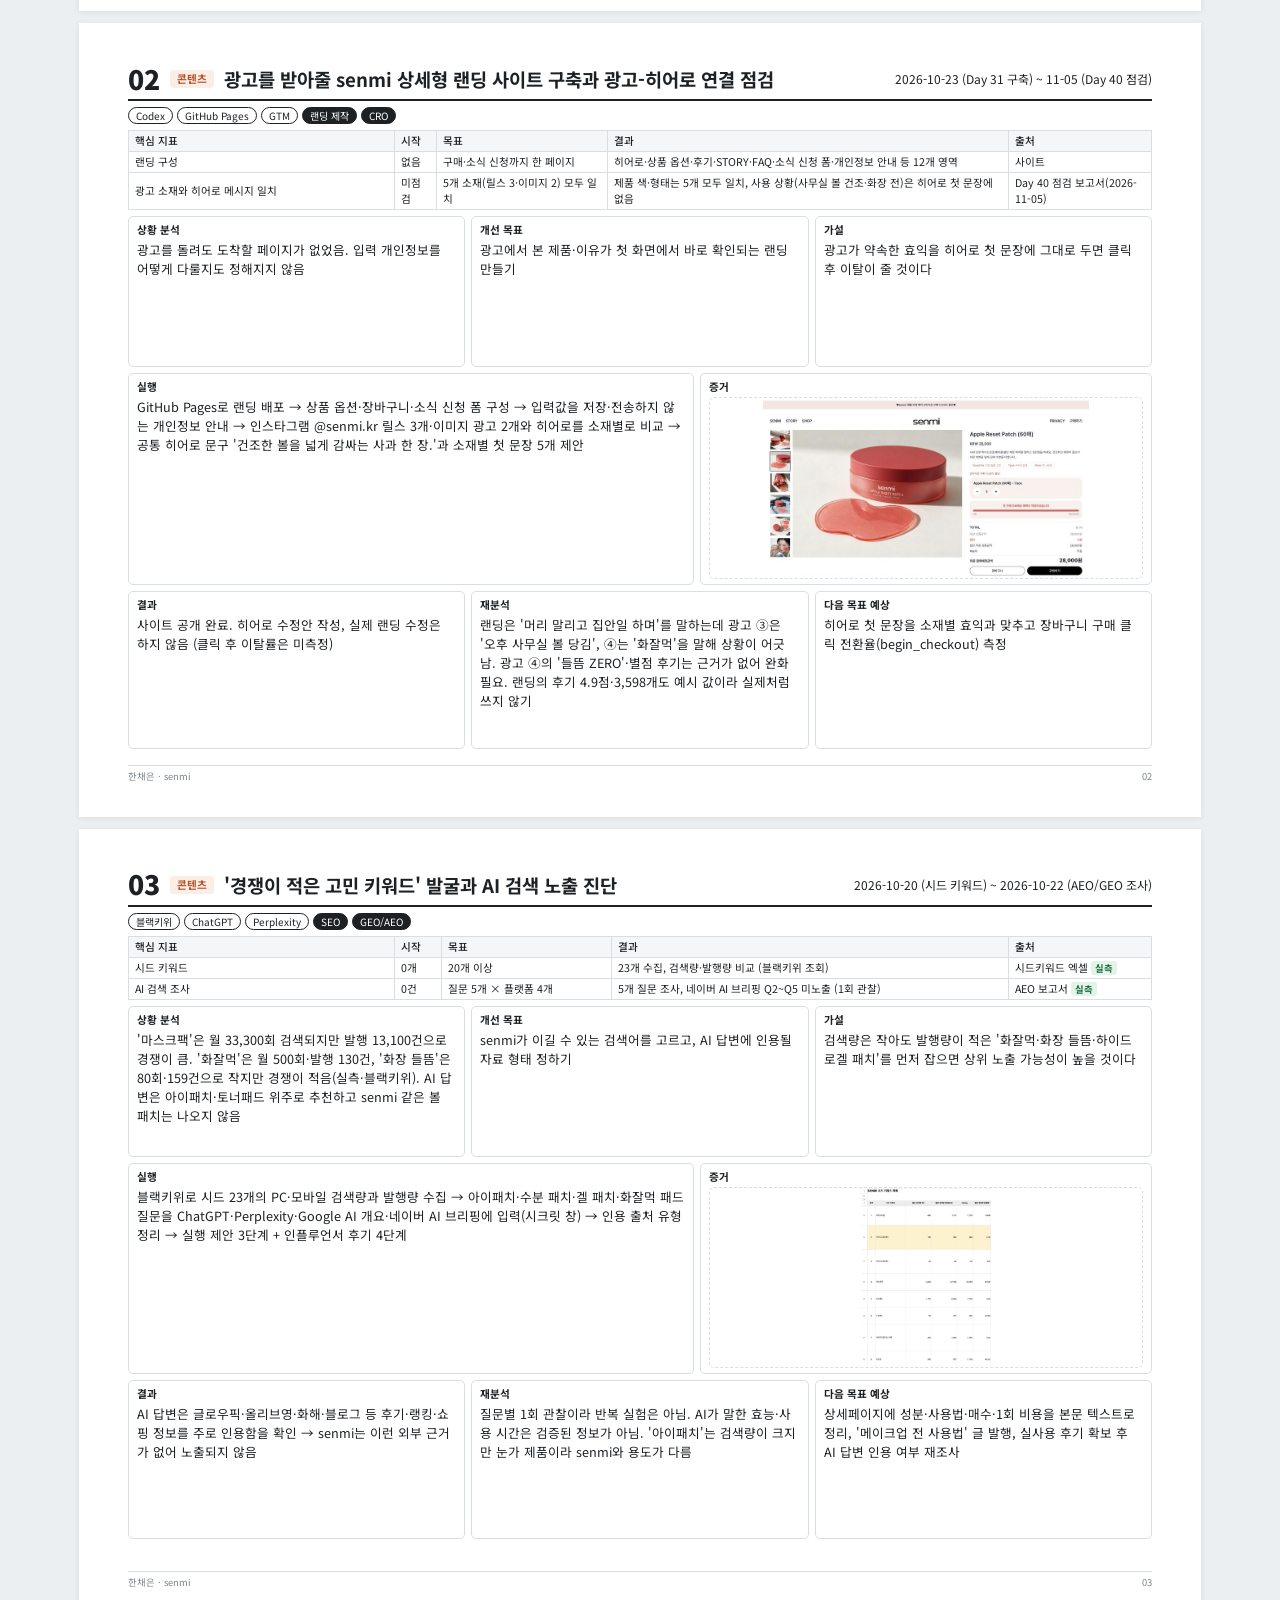
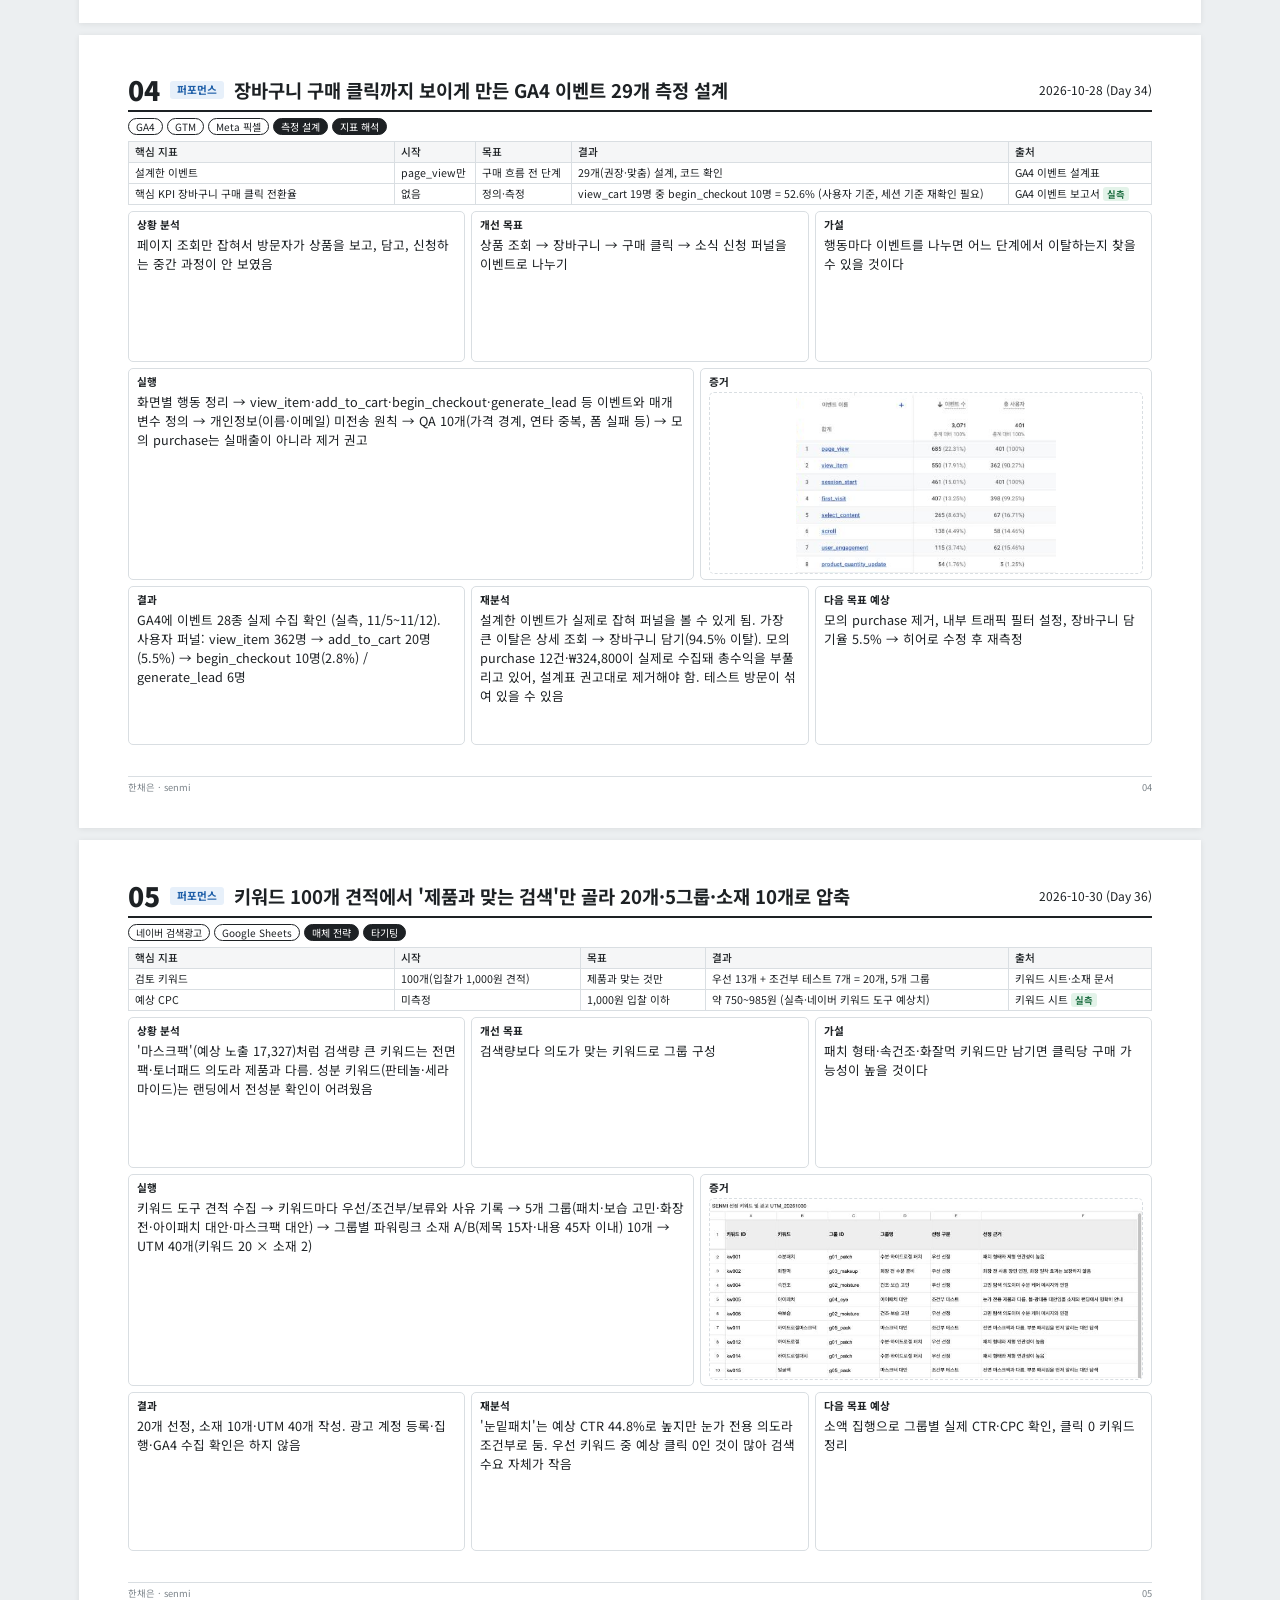
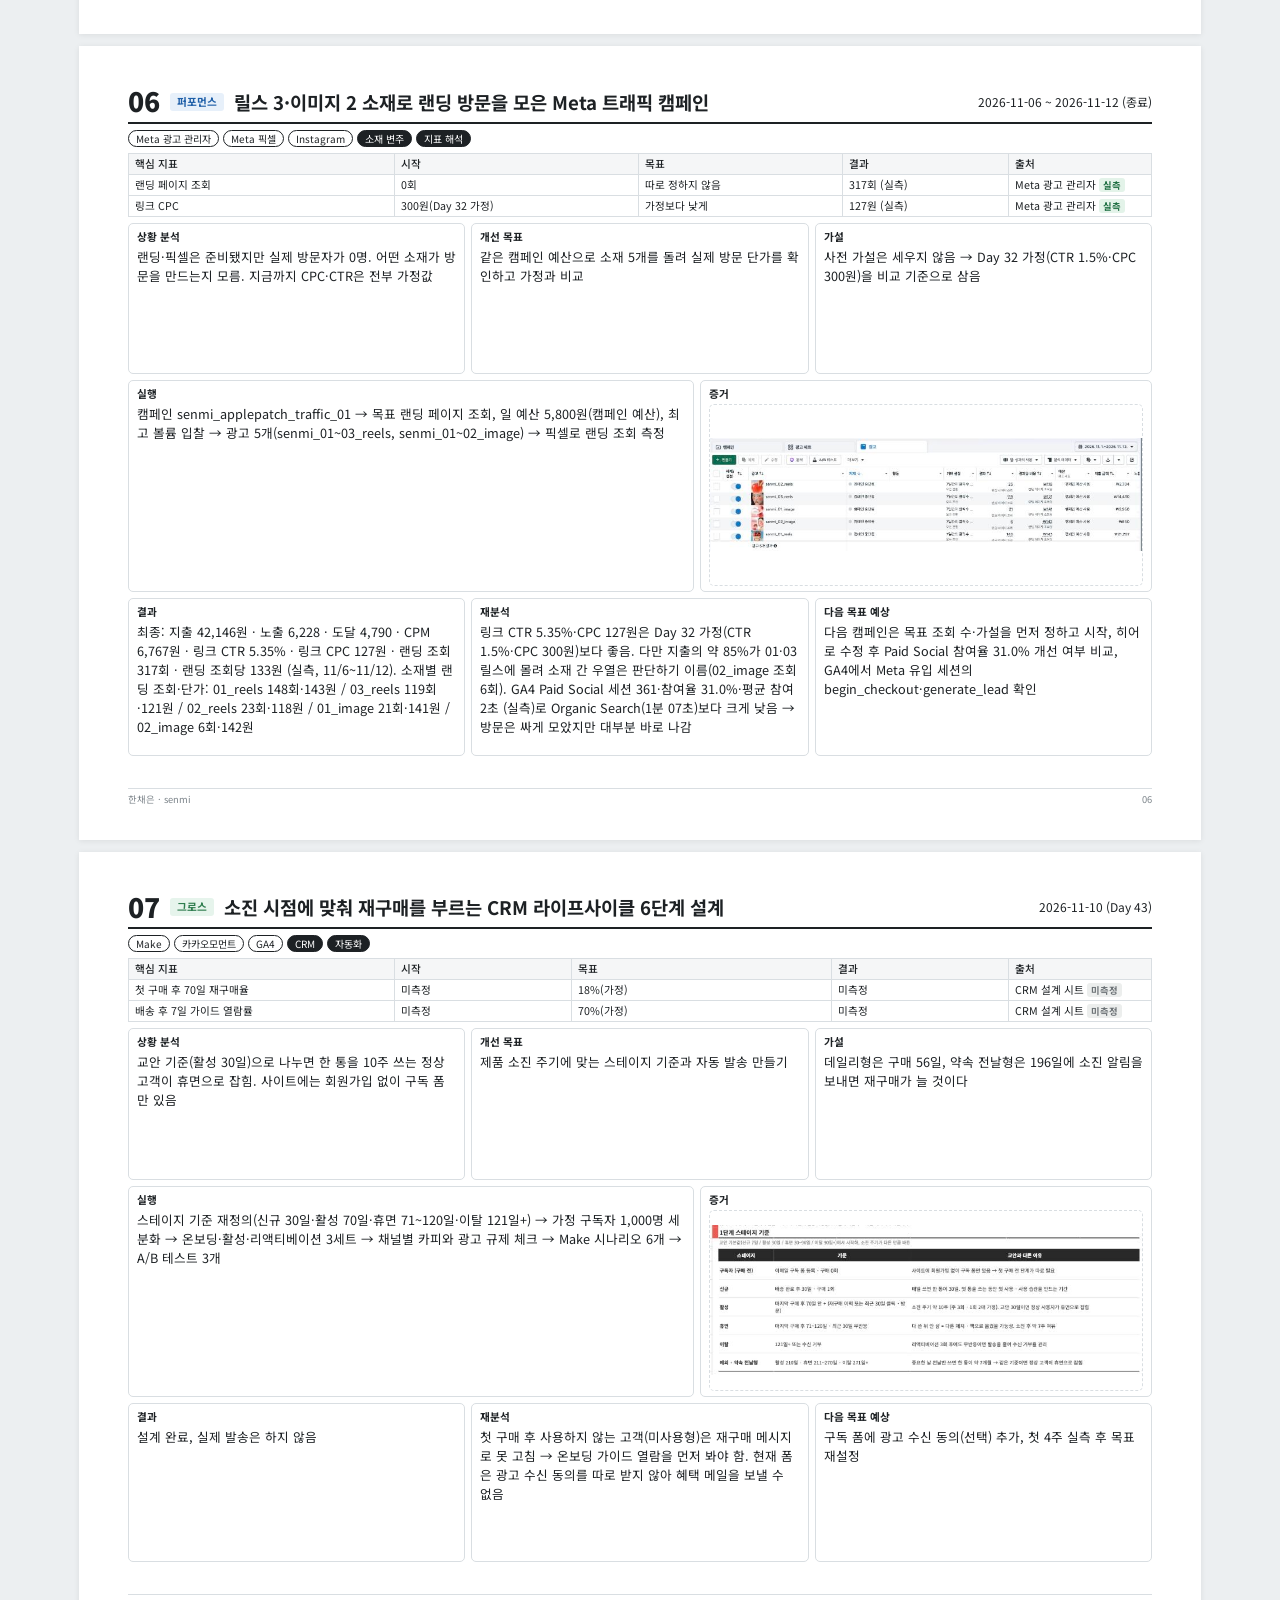
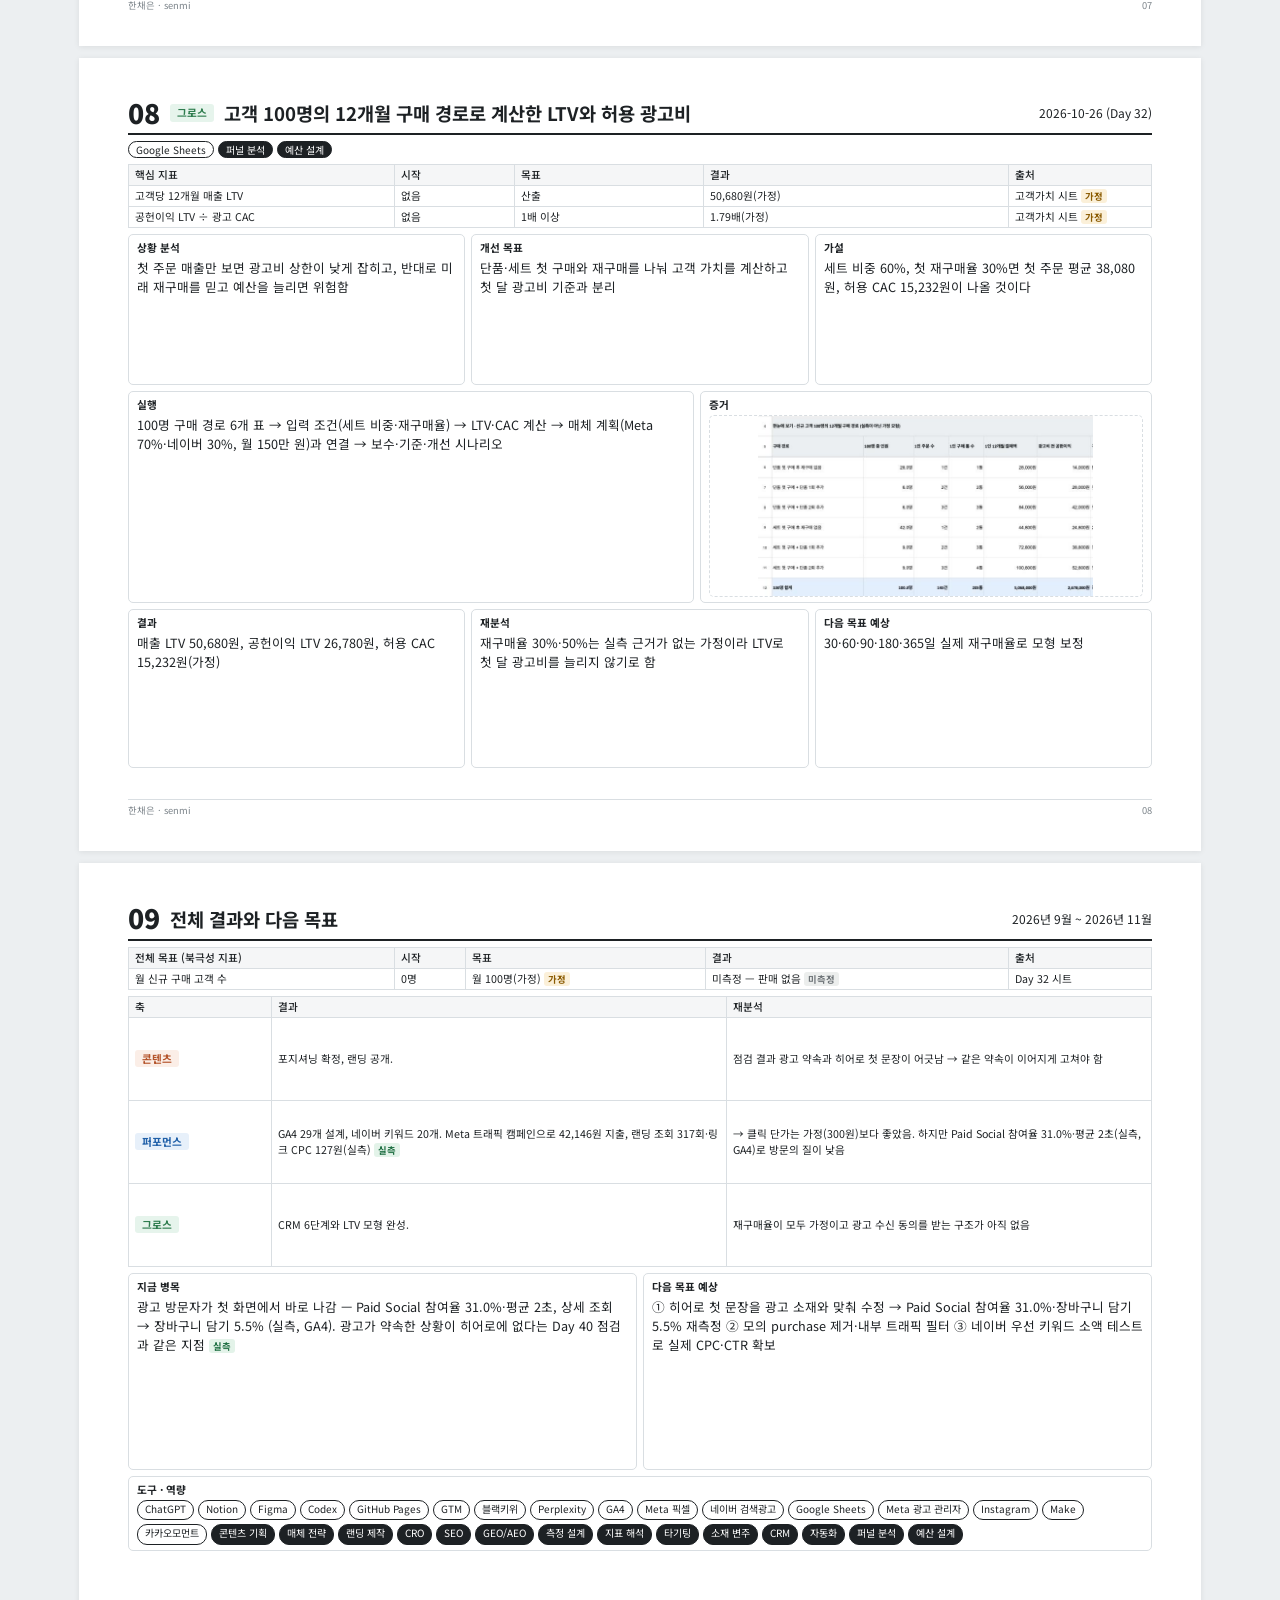
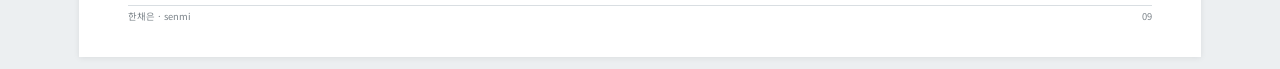
==== commit 036ebe0e: "포지셔닝 맵 수정: senmi를 '다른 일 하면서 붙여 두는 케어'로, 화잘먹 토너패드 삭제 Co-Authored-By: Claude Opus 5.5 <noreply@anthrop" ====
--- a/portfolio/index.html
+++ b/portfolio/index.html
@@ -75,7 +75,7 @@
 </div>
 <div class="row3">
  <div class="box s3"><b>결과</b><div>USP &quot;다음 날 화장 들뜸이 걱정되는 사람에게, 전날 밤 필요한 부위에만 붙여 아침 화장 전 수분 바탕을 미리 준비&quot; 확정 (고객 반응은 미측정)</div></div>
- <div class="box s3"><b>재분석</b><div>경쟁사를 맵에 올리니 화잘먹 패드·토리든이 &#x27;메이크업 준비&#x27; 용도와 겹침 → 차별점을 &#x27;아침 직전이 아니라 전날 밤&#x27;으로 좁힘. 효과 증거(후기·시험)가 없어 &#x27;진짜 효과 있나?&#x27; 장벽은 그대로</div></div>
+ <div class="box s3"><b>재분석</b><div>경쟁사를 맵에 올리니 토리든이 &#x27;메이크업 준비&#x27; 용도와 겹치지만 바쁜 아침에 한 단계가 늘어남 → 차별점을 &#x27;전날 밤, 집안일 하면서 붙여 두는 부담 없는 준비&#x27;로 좁힘. 효과 증거(후기·시험)가 없어 &#x27;진짜 효과 있나?&#x27; 장벽은 그대로</div></div>
  <div class="box s3"><b>다음 목표 예상</b><div>실사용 비교 콘텐츠로 고려 단계 이탈 줄이기</div></div>
 </div>
 <div class="ft"><span>한채은 · senmi</span><span>01</span></div></section><section class="page">
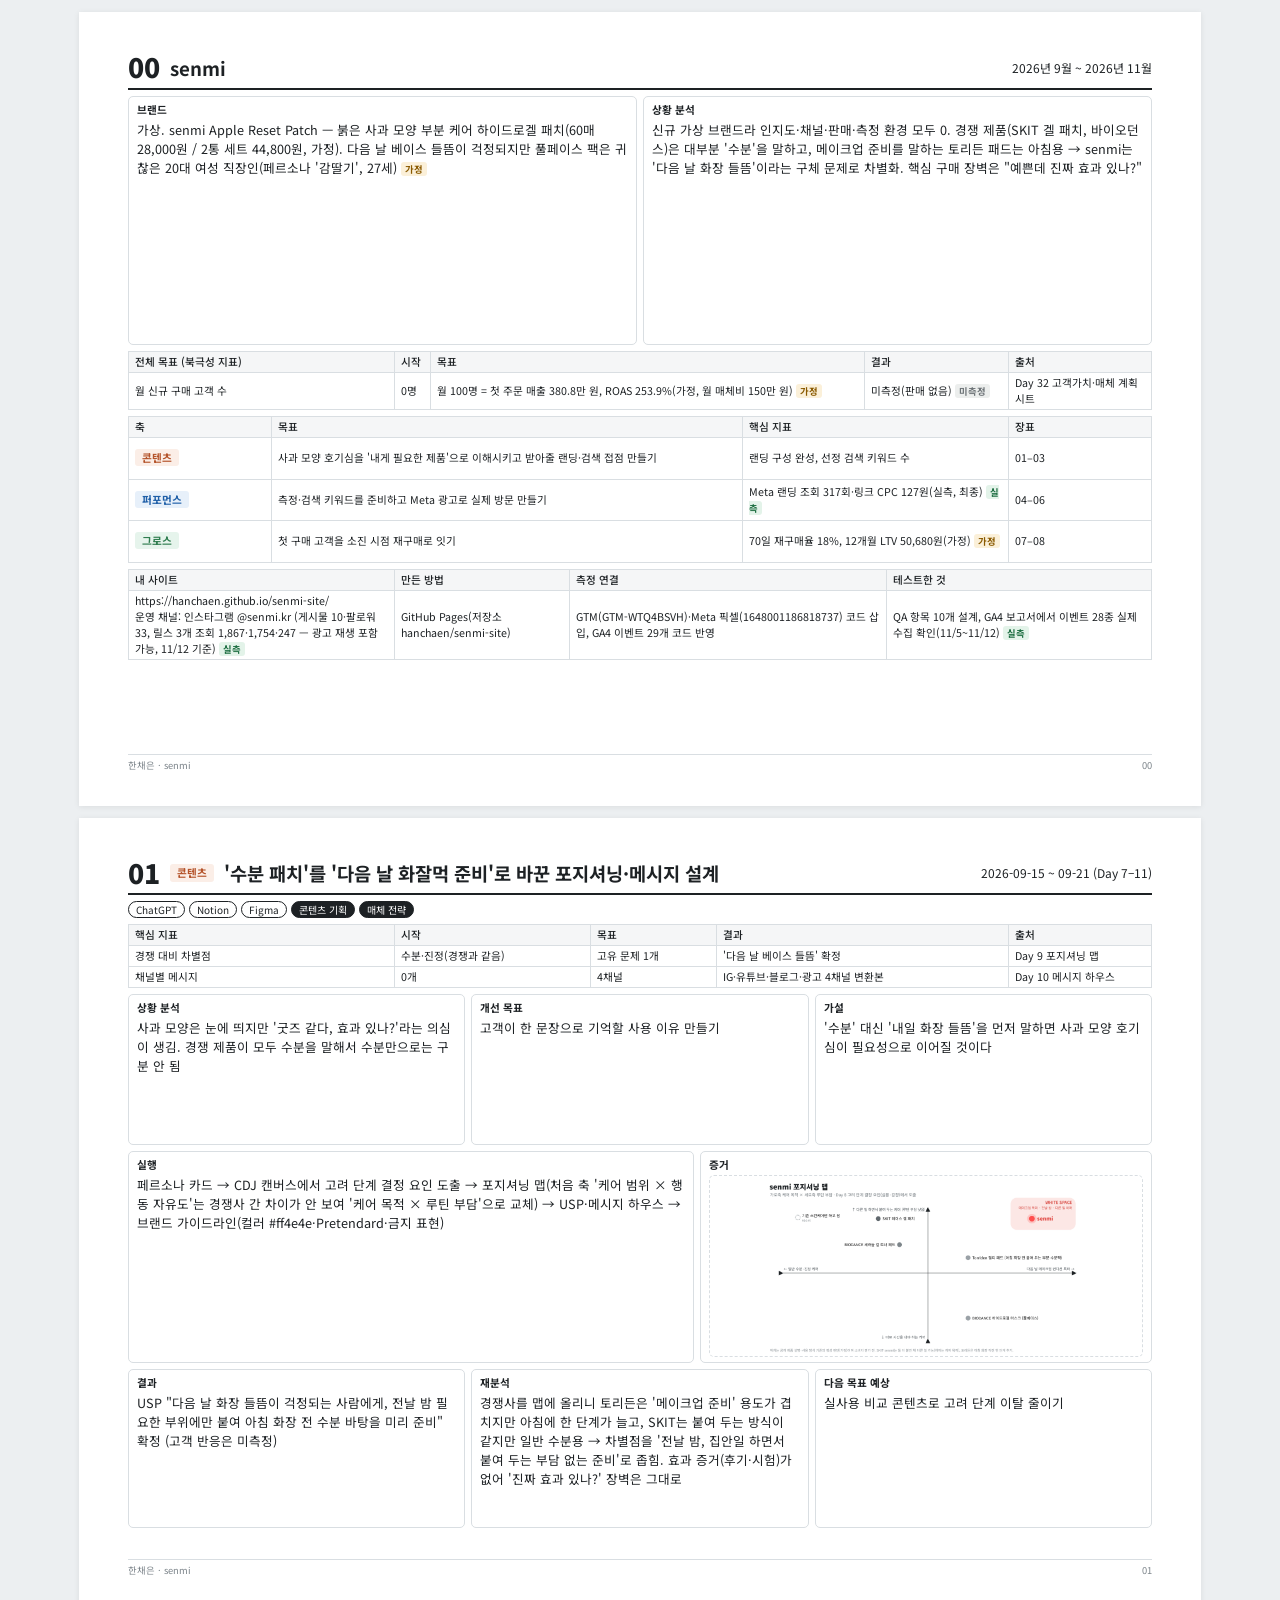
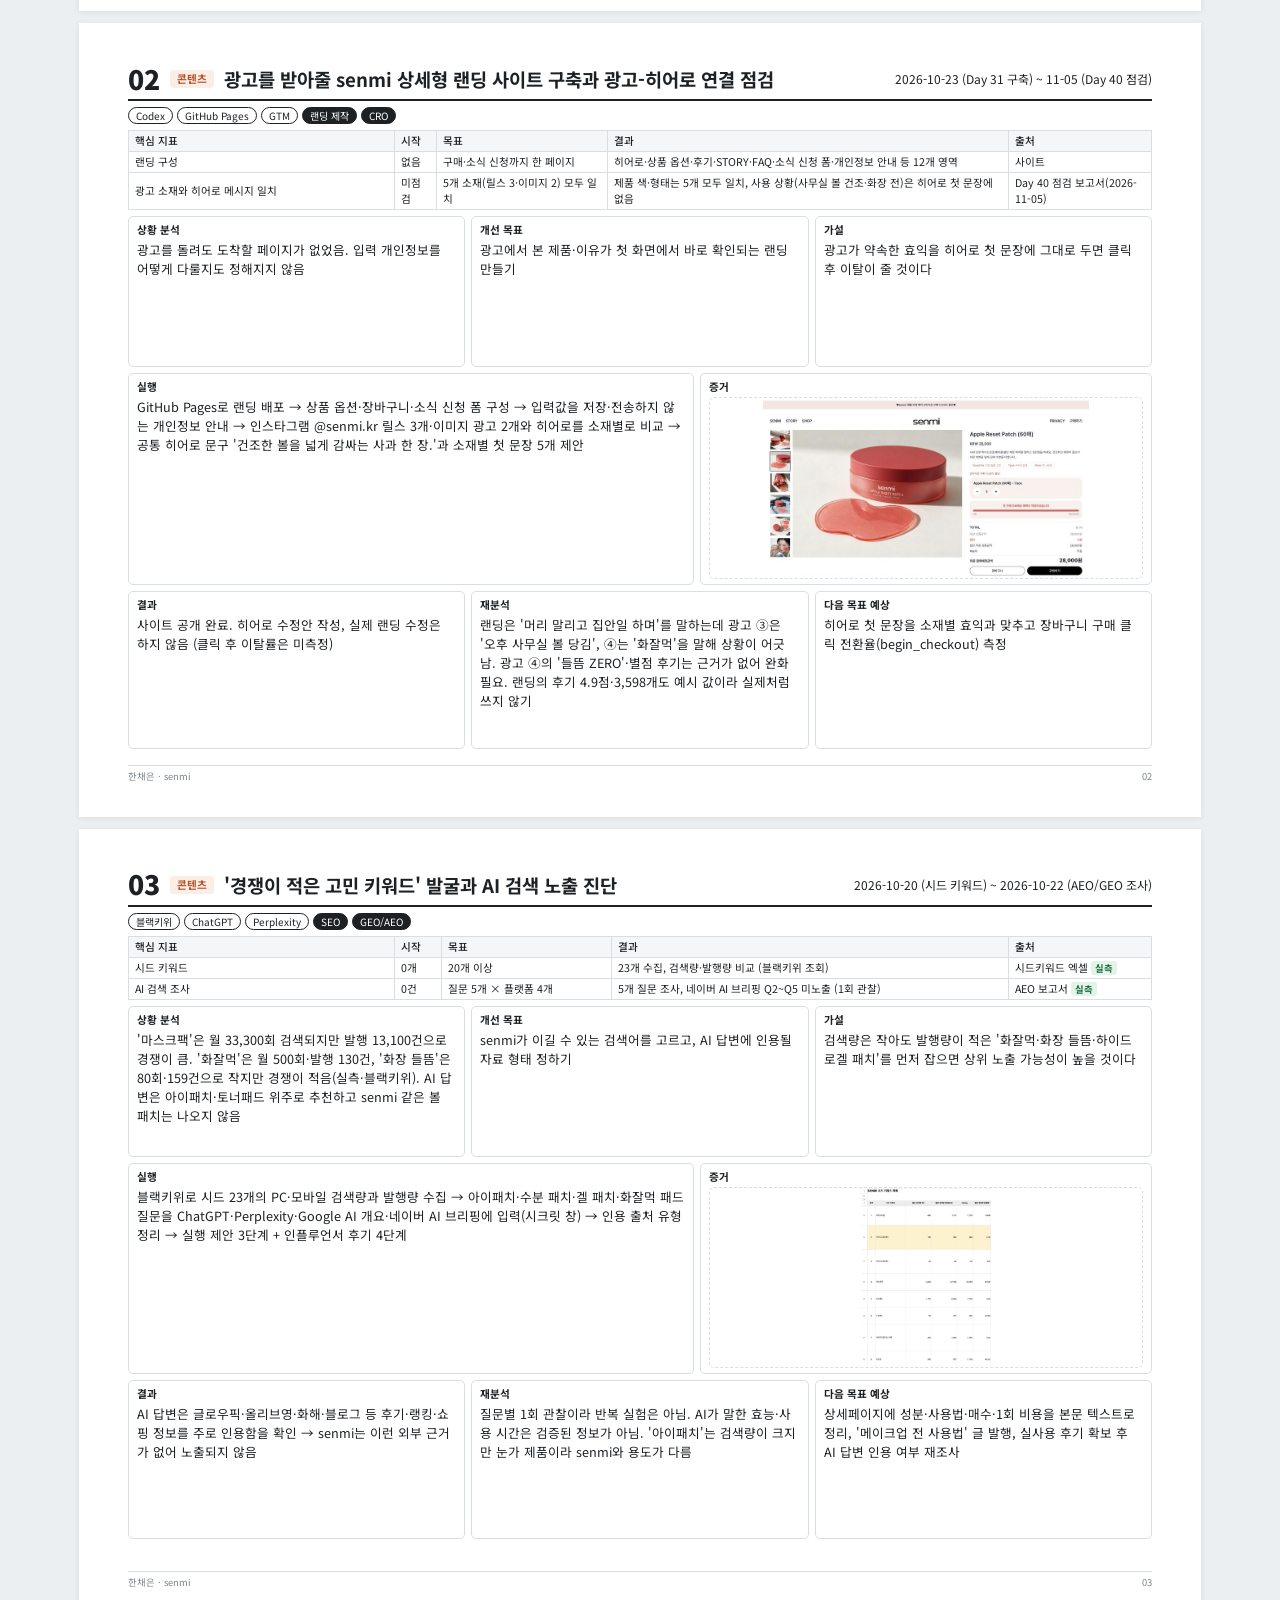
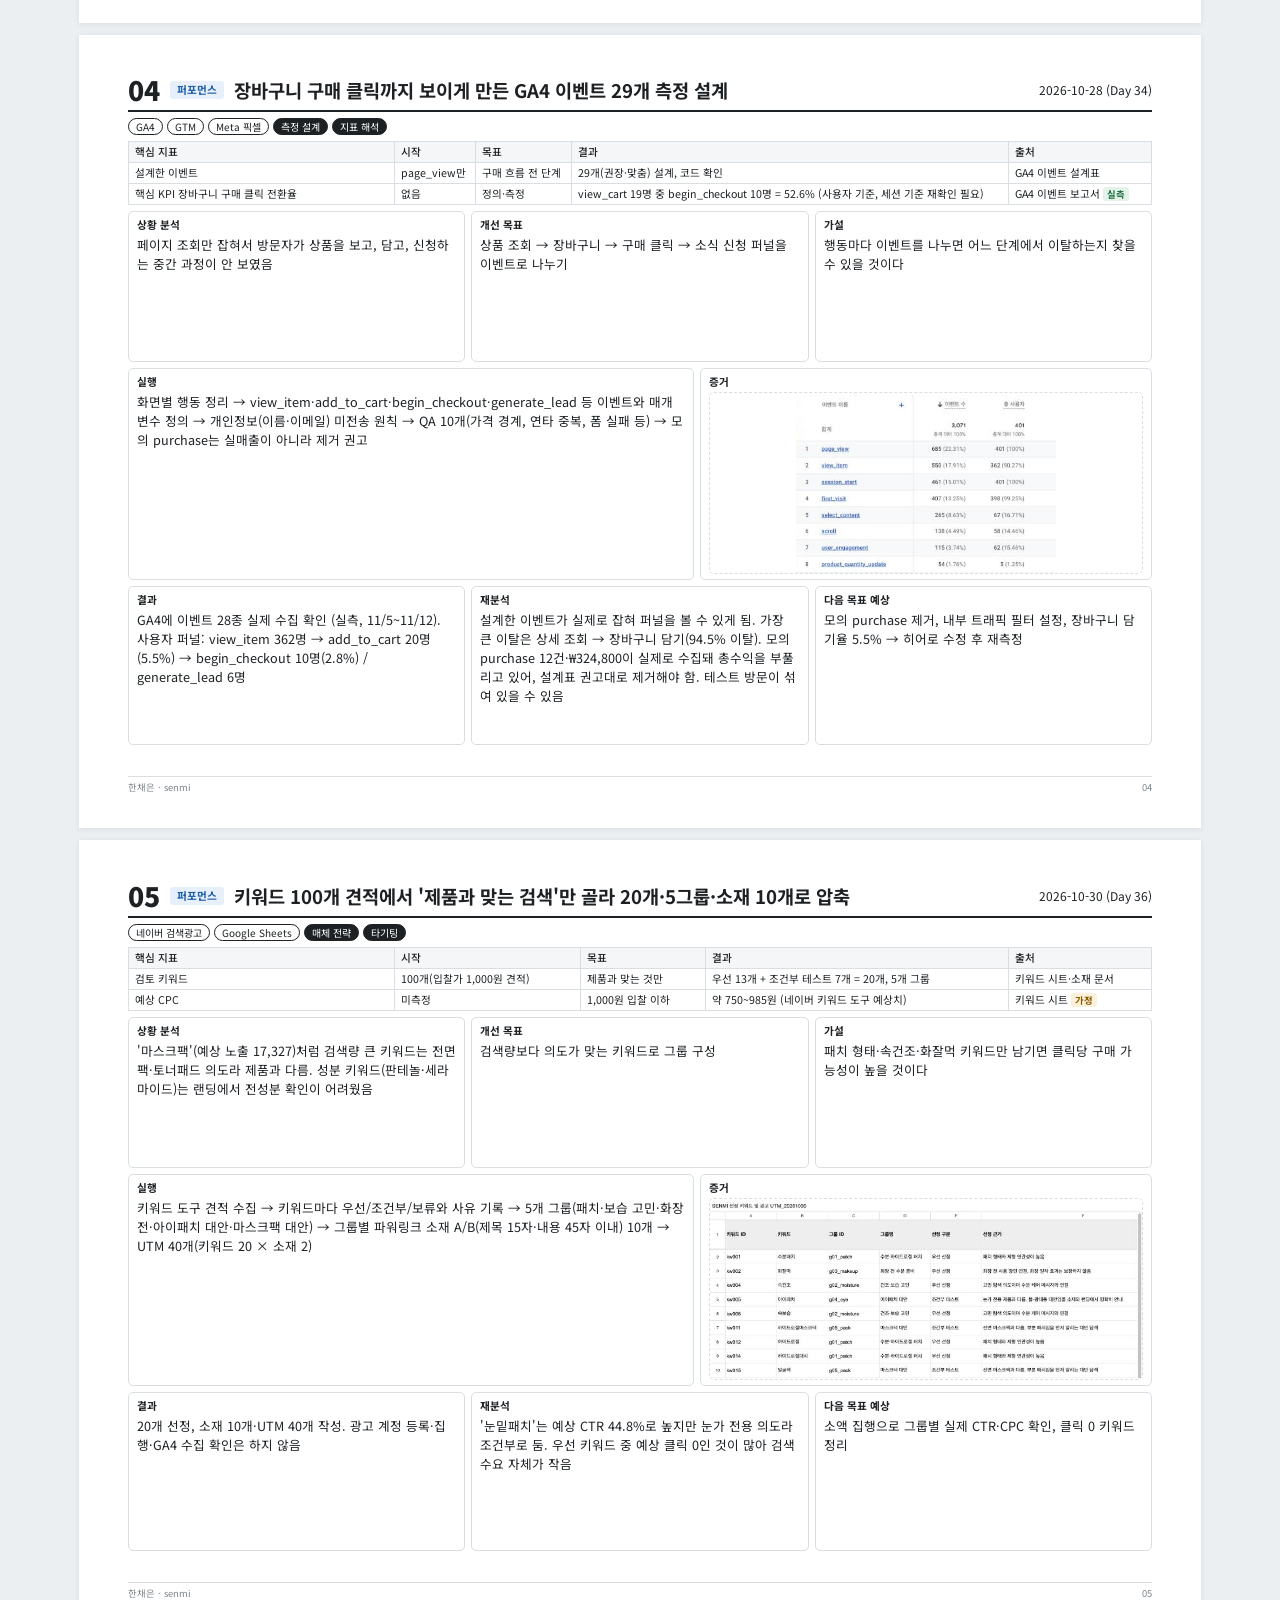
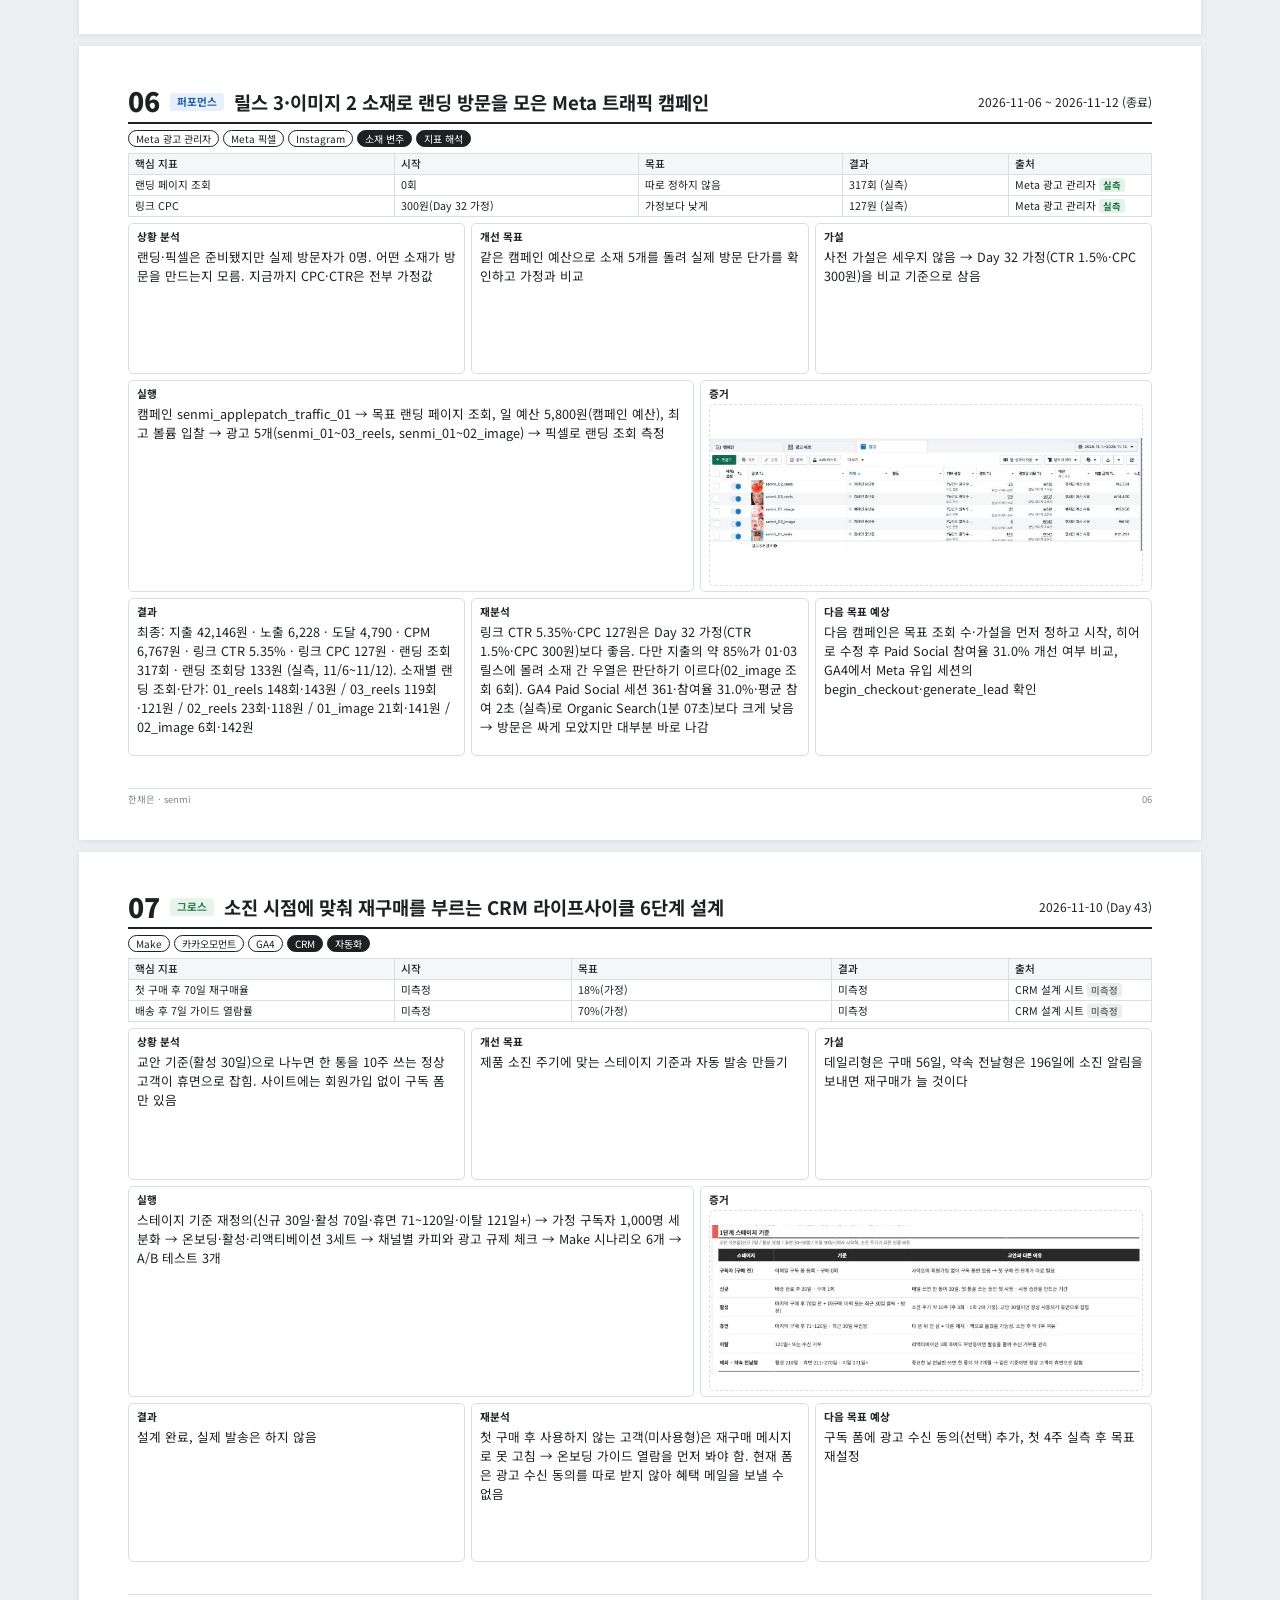
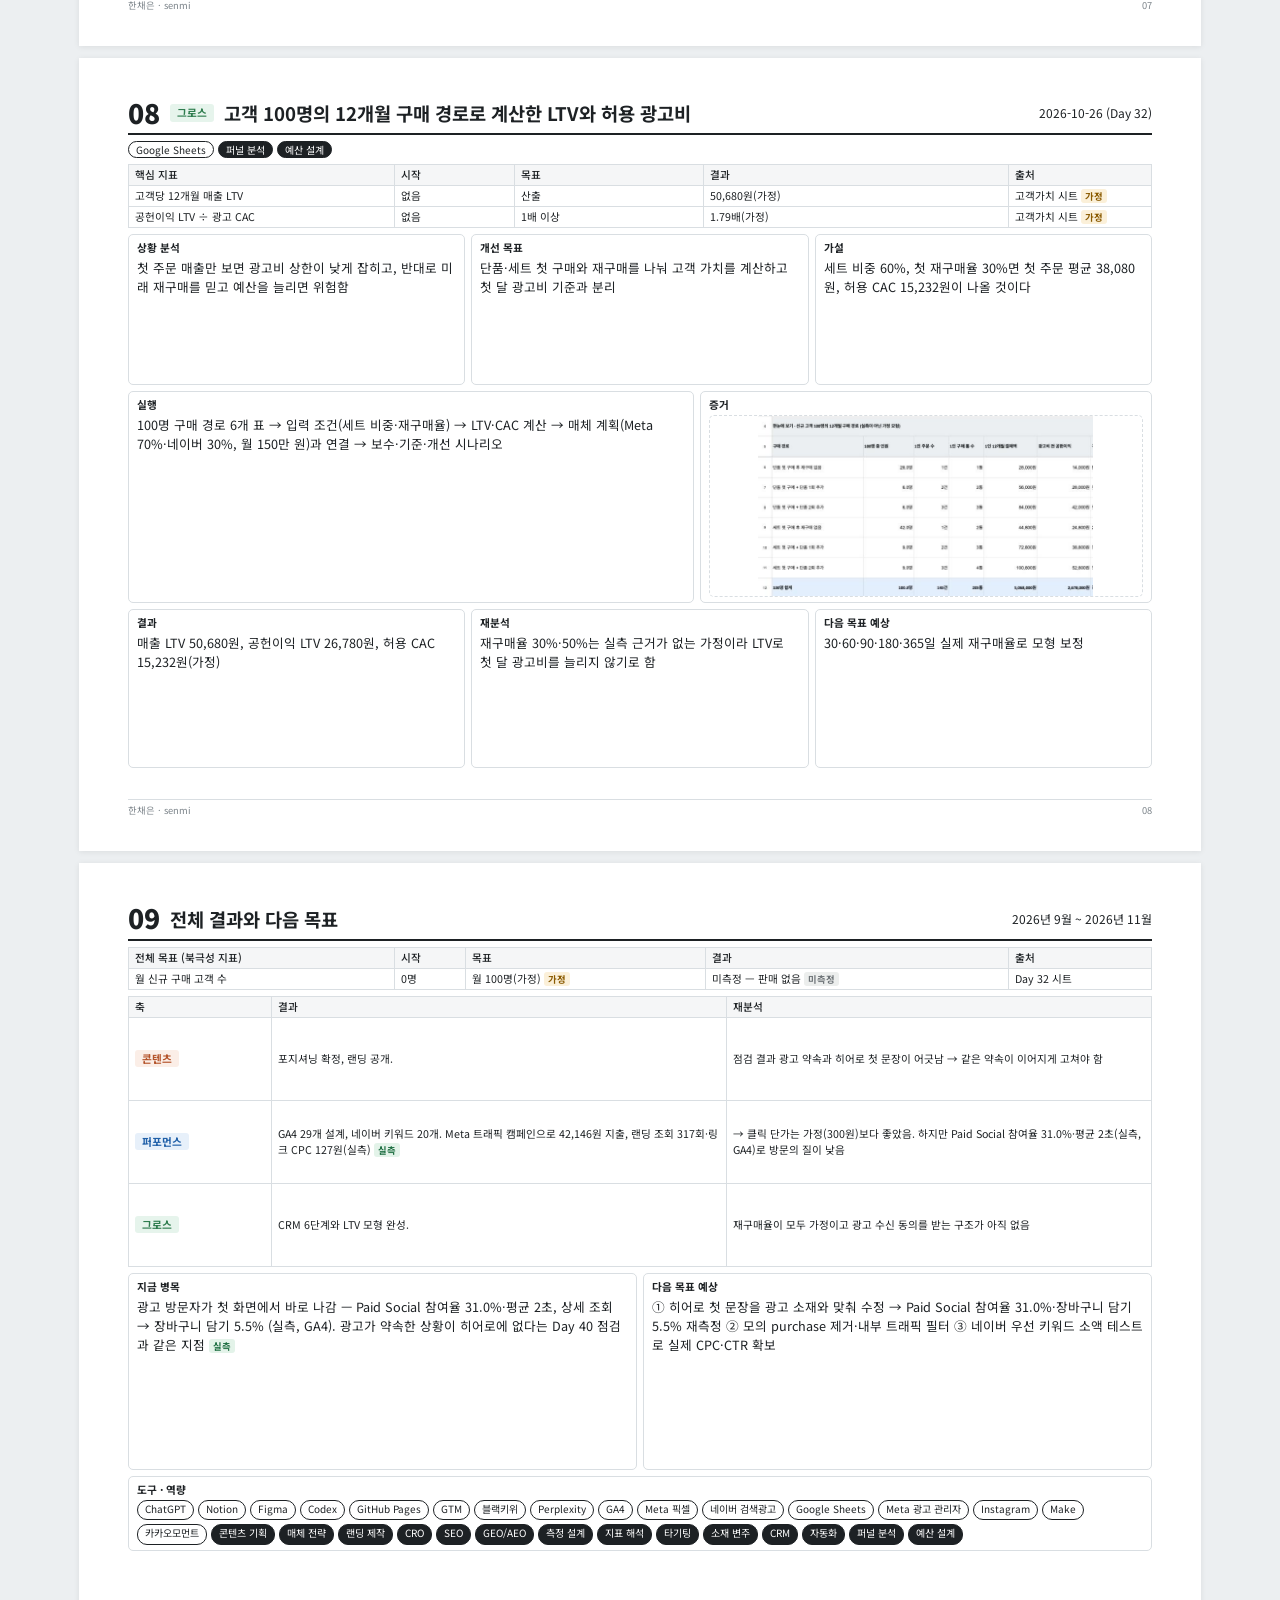
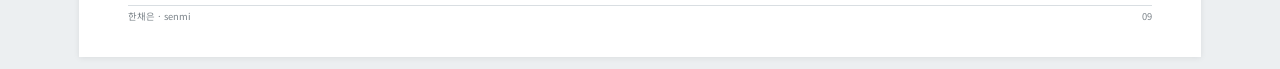
==== commit c19e0476: "검토 반영: 맵 SKIT 높이 정렬, 05 예상 CPC 가정 표기, 00·01 문구 정리 Co-Authored-By: Claude Opus 5.5 <noreply@anthropic" ====
--- a/portfolio/index.html
+++ b/portfolio/index.html
@@ -52,7 +52,7 @@
 <div class="hd"><span class="no">00</span><span class="ttl">senmi</span><span class="period">2026년 9월 ~ 2026년 11월</span></div>
 <div class="top2">
  <div class="box s4"><b>브랜드</b><div>가상. senmi Apple Reset Patch — 붉은 사과 모양 부분 케어 하이드로겔 패치(60매 28,000원 / 2통 세트 44,800원, 가정). 다음 날 베이스 들뜸이 걱정되지만 풀페이스 팩은 귀찮은 20대 여성 직장인(페르소나 &#x27;감딸기&#x27;, 27세) <span class="tag assume">가정</span></div></div>
- <div class="box s4"><b>상황 분석</b><div>신규 가상 브랜드라 인지도·채널·판매·측정 환경 모두 0. 경쟁 제품(SKIT 겔 패치, 토리든 패드, 바이오던스)은 &#x27;수분&#x27;을 말함 → senmi는 &#x27;다음 날 화장 들뜸&#x27;이라는 구체 문제로 차별화. 핵심 구매 장벽은 &quot;예쁜데 진짜 효과 있나?&quot;</div></div>
+ <div class="box s4"><b>상황 분석</b><div>신규 가상 브랜드라 인지도·채널·판매·측정 환경 모두 0. 경쟁 제품(SKIT 겔 패치, 바이오던스)은 대부분 &#x27;수분&#x27;을 말하고, 메이크업 준비를 말하는 토리든 패드는 아침용 → senmi는 &#x27;다음 날 화장 들뜸&#x27;이라는 구체 문제로 차별화. 핵심 구매 장벽은 &quot;예쁜데 진짜 효과 있나?&quot;</div></div>
 </div>
 <table><tr><th style="width:26%">전체 목표 (북극성 지표)</th><th>시작</th><th>목표</th><th>결과</th><th style="width:14%">출처</th></tr><tr><td>월 신규 구매 고객 수</td><td>0명</td><td>월 100명 = 첫 주문 매출 380.8만 원, ROAS 253.9%(가정, 월 매체비 150만 원) <span class="tag assume">가정</span></td><td>미측정(판매 없음) <span class="tag none">미측정</span></td><td>Day 32 고객가치·매체 계획 시트</td></tr></table>
 <table class="tall"><tr><th style="width:14%">축</th><th>목표</th><th style="width:26%">핵심 지표</th><th style="width:14%">장표</th></tr>
@@ -70,12 +70,12 @@
  <div class="box s1"><b>가설</b><div>&#x27;수분&#x27; 대신 &#x27;내일 화장 들뜸&#x27;을 먼저 말하면 사과 모양 호기심이 필요성으로 이어질 것이다</div></div>
 </div>
 <div class="row2">
- <div class="box s2"><b>실행</b><div>페르소나 카드 → CDJ 캔버스에서 고려 단계 결정 요인 도출 → 포지셔닝 맵(케어 목적 × 루틴 부담. SNP 때 쓰던 축을 교체) → USP·메시지 하우스 → 브랜드 가이드라인(컬러 #ff4e4e·Pretendard·금지 표현)</div></div>
+ <div class="box s2"><b>실행</b><div>페르소나 카드 → CDJ 캔버스에서 고려 단계 결정 요인 도출 → 포지셔닝 맵(처음 축 &#x27;케어 범위 × 행동 자유도&#x27;는 경쟁사 간 차이가 안 보여 &#x27;케어 목적 × 루틴 부담&#x27;으로 교체) → USP·메시지 하우스 → 브랜드 가이드라인(컬러 #ff4e4e·Pretendard·금지 표현)</div></div>
  <div class="box s2"><b>증거</b><div class="shot"><img src="img/01_positioning_map.png" alt=""></div></div>
 </div>
 <div class="row3">
  <div class="box s3"><b>결과</b><div>USP &quot;다음 날 화장 들뜸이 걱정되는 사람에게, 전날 밤 필요한 부위에만 붙여 아침 화장 전 수분 바탕을 미리 준비&quot; 확정 (고객 반응은 미측정)</div></div>
- <div class="box s3"><b>재분석</b><div>경쟁사를 맵에 올리니 토리든이 &#x27;메이크업 준비&#x27; 용도와 겹치지만 바쁜 아침에 한 단계가 늘어남 → 차별점을 &#x27;전날 밤, 집안일 하면서 붙여 두는 부담 없는 준비&#x27;로 좁힘. 효과 증거(후기·시험)가 없어 &#x27;진짜 효과 있나?&#x27; 장벽은 그대로</div></div>
+ <div class="box s3"><b>재분석</b><div>경쟁사를 맵에 올리니 토리든은 &#x27;메이크업 준비&#x27; 용도가 겹치지만 아침에 한 단계가 늘고, SKIT는 붙여 두는 방식이 같지만 일반 수분용 → 차별점을 &#x27;전날 밤, 집안일 하면서 붙여 두는 부담 없는 준비&#x27;로 좁힘. 효과 증거(후기·시험)가 없어 &#x27;진짜 효과 있나?&#x27; 장벽은 그대로</div></div>
  <div class="box s3"><b>다음 목표 예상</b><div>실사용 비교 콘텐츠로 고려 단계 이탈 줄이기</div></div>
 </div>
 <div class="ft"><span>한채은 · senmi</span><span>01</span></div></section><section class="page">
@@ -135,7 +135,7 @@
 <div class="ft"><span>한채은 · senmi</span><span>04</span></div></section><section class="page">
 <div class="hd"><span class="no">05</span><span class="ax p">퍼포먼스</span><span class="ttl">키워드 100개 견적에서 &#x27;제품과 맞는 검색&#x27;만 골라 20개·5그룹·소재 10개로 압축</span><span class="period">2026-10-30 (Day 36)</span></div>
 <div class="badges"><span class="b">네이버 검색광고</span><span class="b">Google Sheets</span><span class="b skill">매체 전략</span><span class="b skill">타기팅</span></div>
-<table><tr><th style="width:26%">핵심 지표</th><th>시작</th><th>목표</th><th>결과</th><th style="width:14%">출처</th></tr><tr><td>검토 키워드</td><td>100개(입찰가 1,000원 견적)</td><td>제품과 맞는 것만</td><td>우선 13개 + 조건부 테스트 7개 = 20개, 5개 그룹</td><td>키워드 시트·소재 문서</td></tr><tr><td>예상 CPC</td><td>미측정</td><td>1,000원 입찰 이하</td><td>약 750~985원 (실측·네이버 키워드 도구 예상치)</td><td>키워드 시트 <span class="tag real">실측</span></td></tr></table>
+<table><tr><th style="width:26%">핵심 지표</th><th>시작</th><th>목표</th><th>결과</th><th style="width:14%">출처</th></tr><tr><td>검토 키워드</td><td>100개(입찰가 1,000원 견적)</td><td>제품과 맞는 것만</td><td>우선 13개 + 조건부 테스트 7개 = 20개, 5개 그룹</td><td>키워드 시트·소재 문서</td></tr><tr><td>예상 CPC</td><td>미측정</td><td>1,000원 입찰 이하</td><td>약 750~985원 (네이버 키워드 도구 예상치)</td><td>키워드 시트 <span class="tag assume">가정</span></td></tr></table>
 <div class="row3">
  <div class="box s1"><b>상황 분석</b><div>&#x27;마스크팩&#x27;(예상 노출 17,327)처럼 검색량 큰 키워드는 전면 팩·토너패드 의도라 제품과 다름. 성분 키워드(판테놀·세라마이드)는 랜딩에서 전성분 확인이 어려웠음</div></div>
  <div class="box s1"><b>개선 목표</b><div>검색량보다 의도가 맞는 키워드로 그룹 구성</div></div>
@@ -165,7 +165,7 @@
 </div>
 <div class="row3">
  <div class="box s3"><b>결과</b><div>최종: 지출 42,146원 · 노출 6,228 · 도달 4,790 · CPM 6,767원 · 링크 CTR 5.35% · 링크 CPC 127원 · 랜딩 조회 317회 · 랜딩 조회당 133원 (실측, 11/6~11/12). 소재별 랜딩 조회·단가: 01_reels 148회·143원 / 03_reels 119회·121원 / 02_reels 23회·118원 / 01_image 21회·141원 / 02_image 6회·142원</div></div>
- <div class="box s3"><b>재분석</b><div>링크 CTR 5.35%·CPC 127원은 Day 32 가정(CTR 1.5%·CPC 300원)보다 좋음. 다만 지출의 약 85%가 01·03 릴스에 몰려 소재 간 우열은 판단하기 이름(02_image 조회 6회). GA4 Paid Social 세션 361·참여율 31.0%·평균 참여 2초 (실측)로 Organic Search(1분 07초)보다 크게 낮음 → 방문은 싸게 모았지만 대부분 바로 나감</div></div>
+ <div class="box s3"><b>재분석</b><div>링크 CTR 5.35%·CPC 127원은 Day 32 가정(CTR 1.5%·CPC 300원)보다 좋음. 다만 지출의 약 85%가 01·03 릴스에 몰려 소재 간 우열은 판단하기 이르다(02_image 조회 6회). GA4 Paid Social 세션 361·참여율 31.0%·평균 참여 2초 (실측)로 Organic Search(1분 07초)보다 크게 낮음 → 방문은 싸게 모았지만 대부분 바로 나감</div></div>
  <div class="box s3"><b>다음 목표 예상</b><div>다음 캠페인은 목표 조회 수·가설을 먼저 정하고 시작, 히어로 수정 후 Paid Social 참여율 31.0% 개선 여부 비교, GA4에서 Meta 유입 세션의 begin_checkout·generate_lead 확인</div></div>
 </div>
 <div class="ft"><span>한채은 · senmi</span><span>06</span></div></section><section class="page">
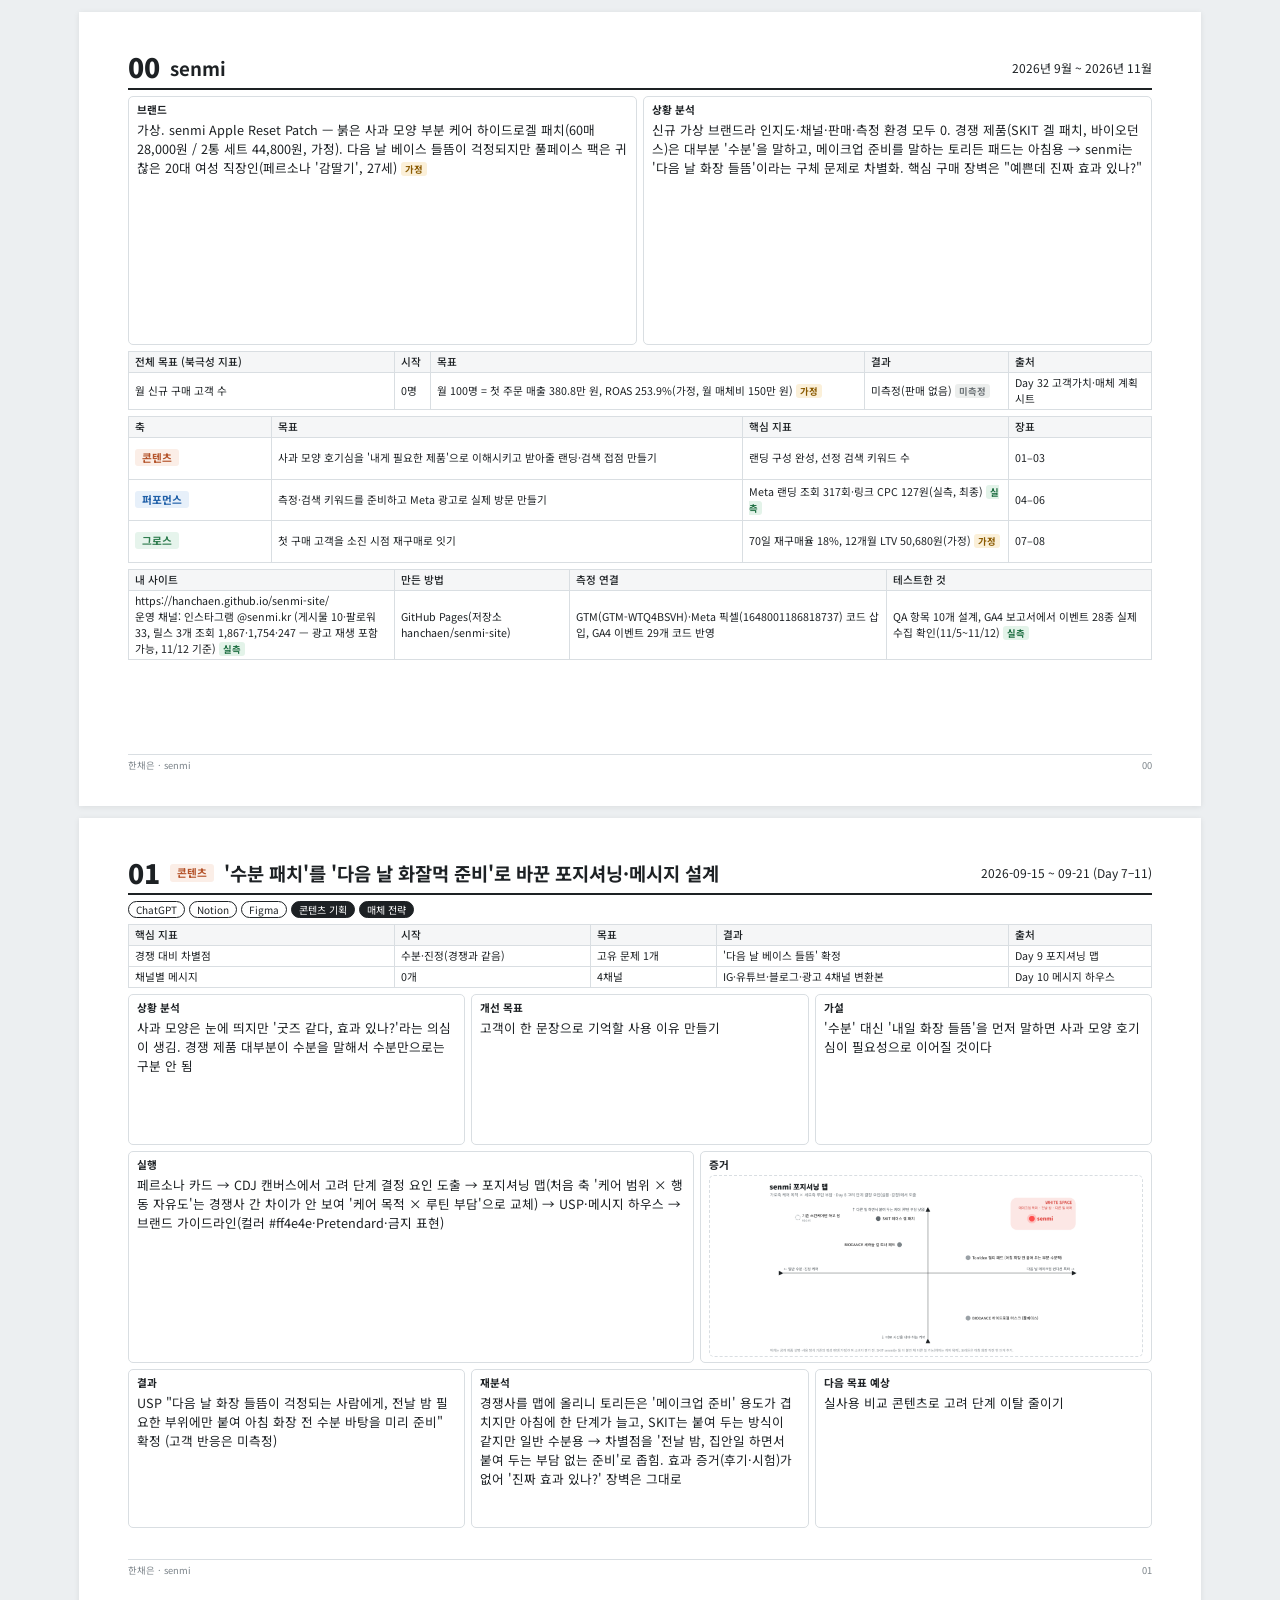
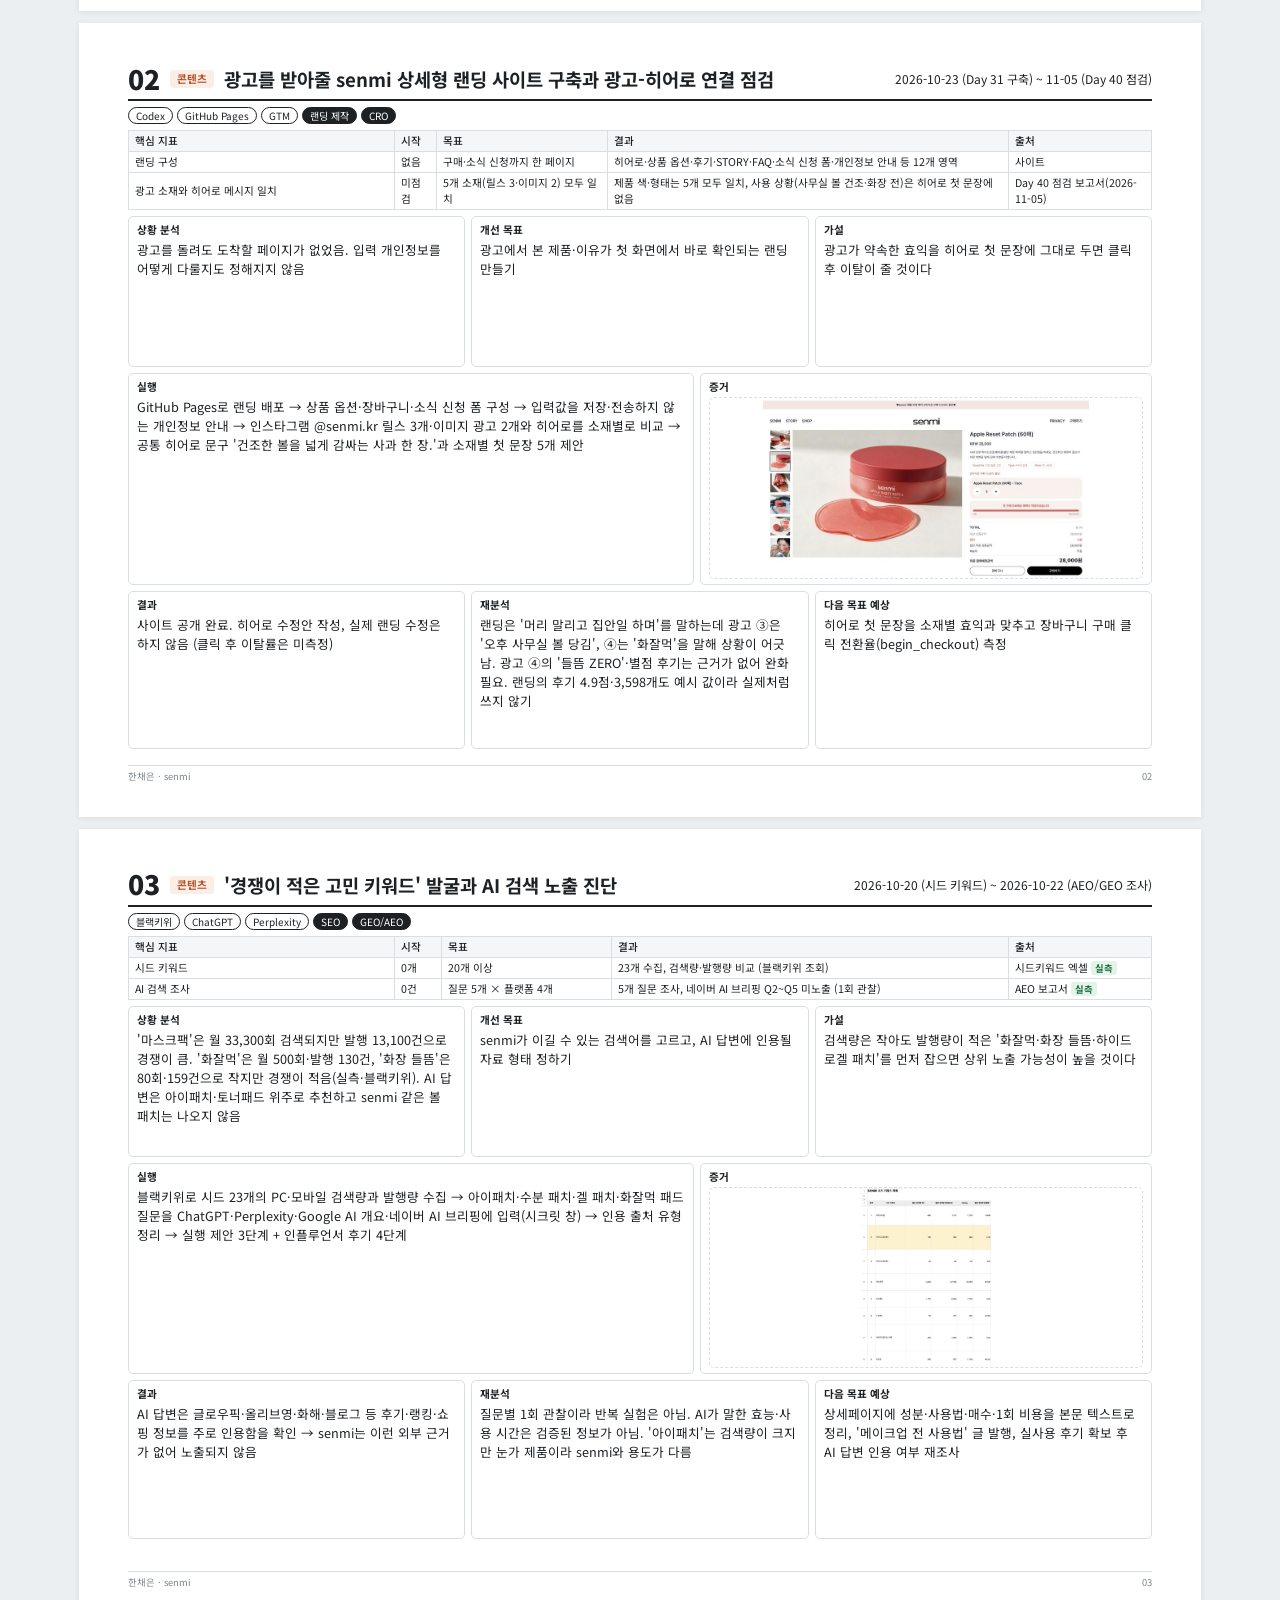
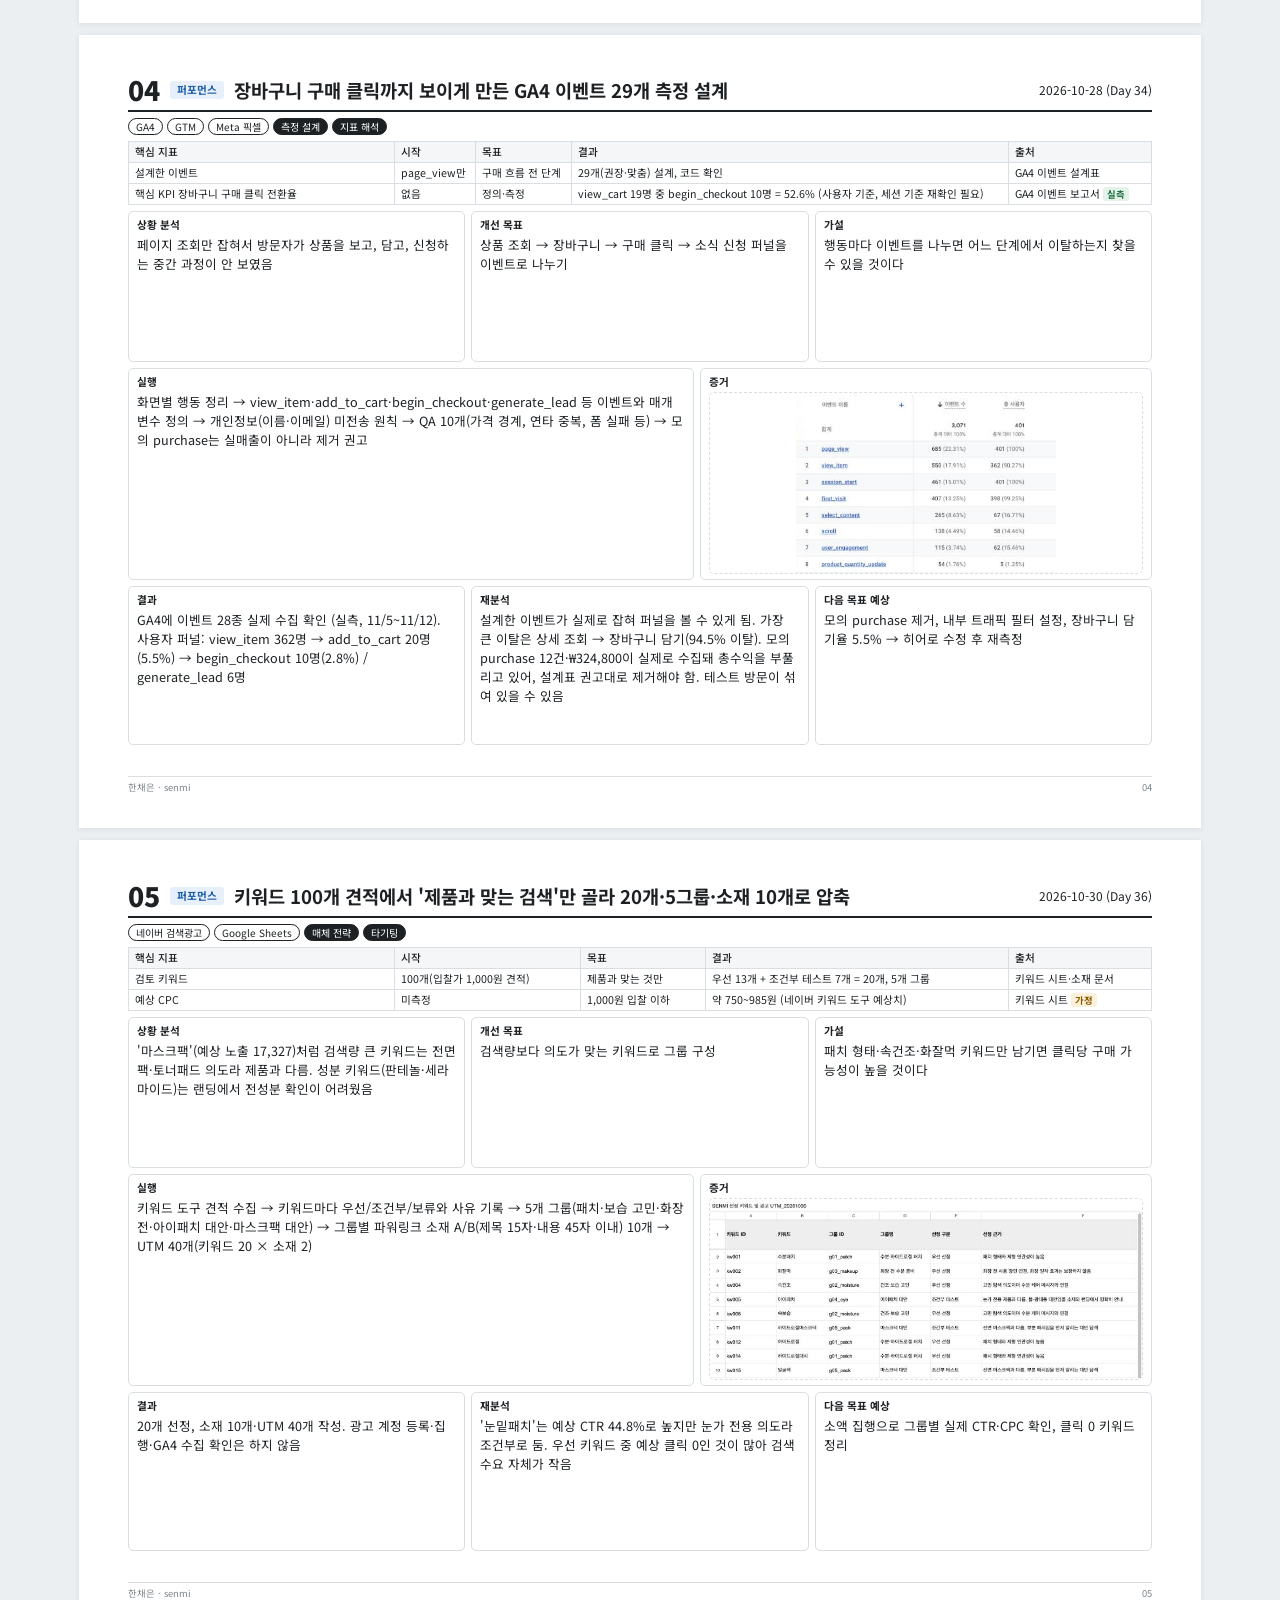
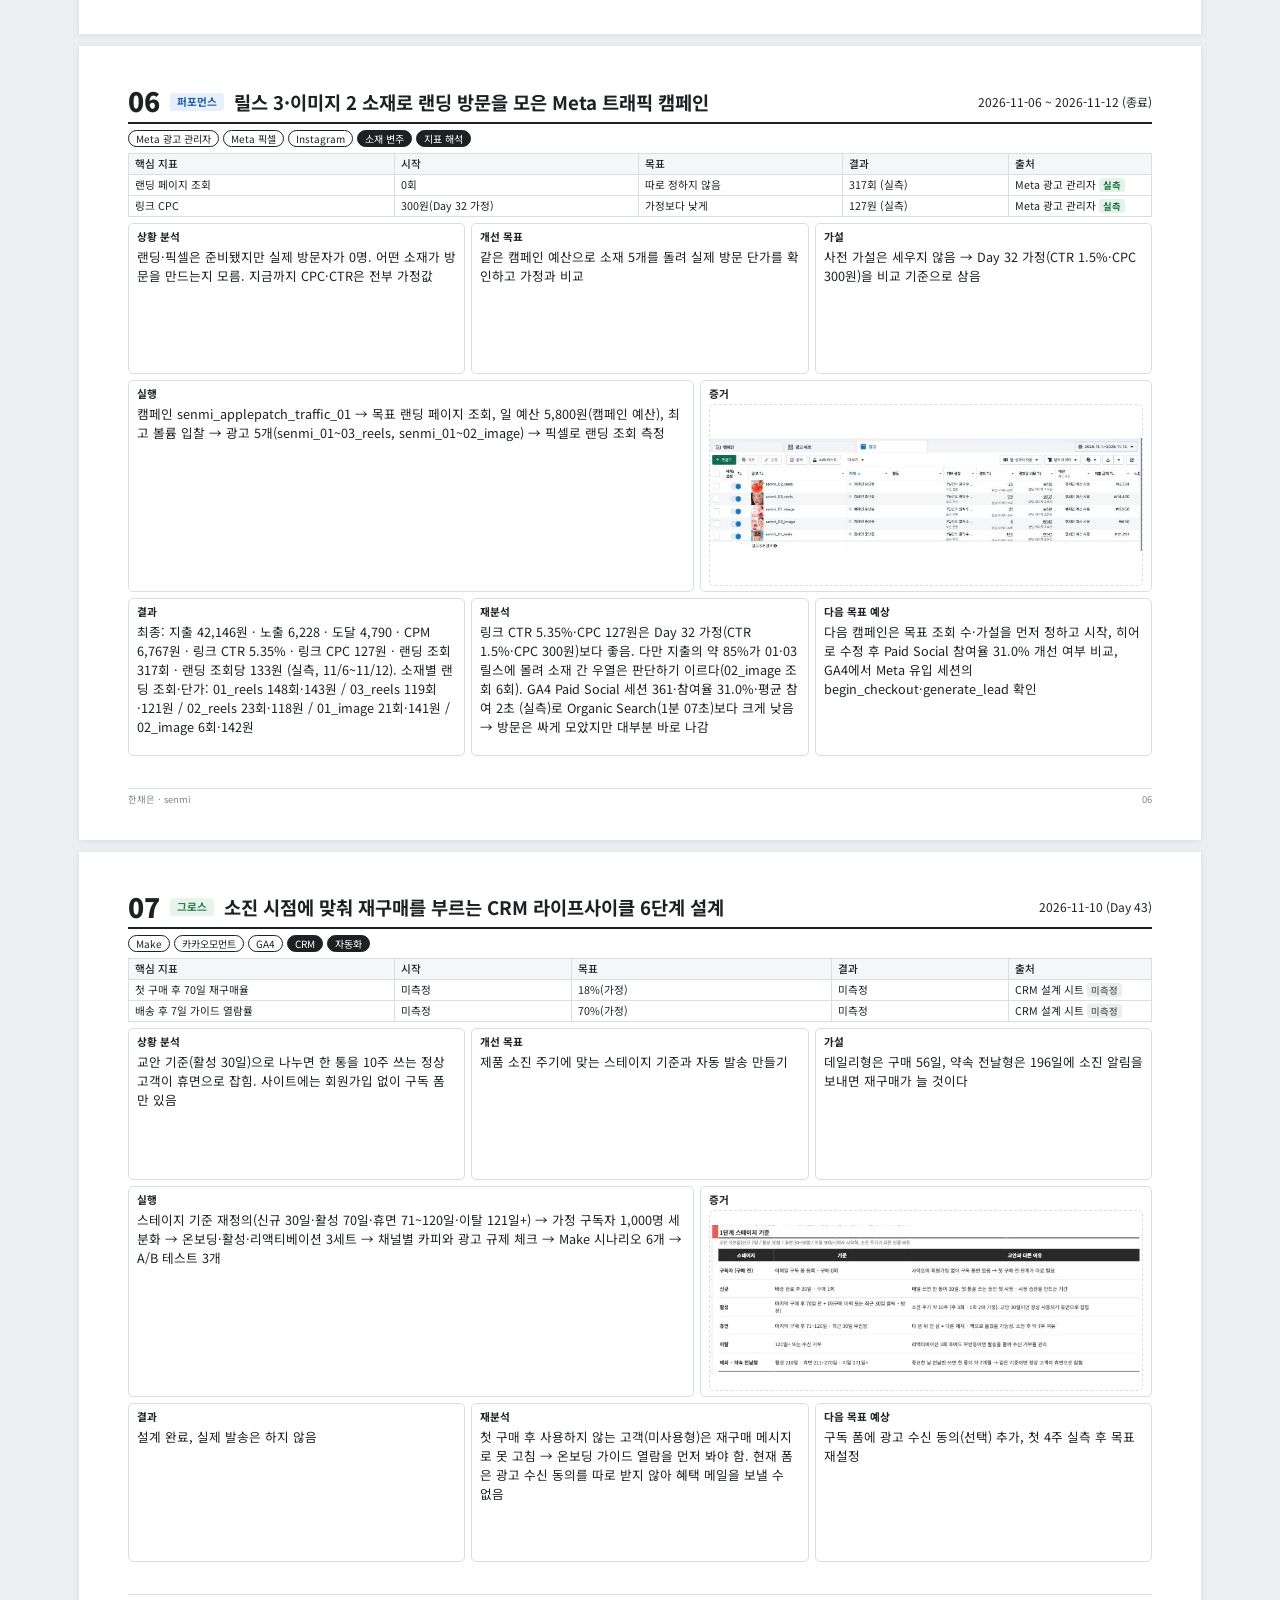
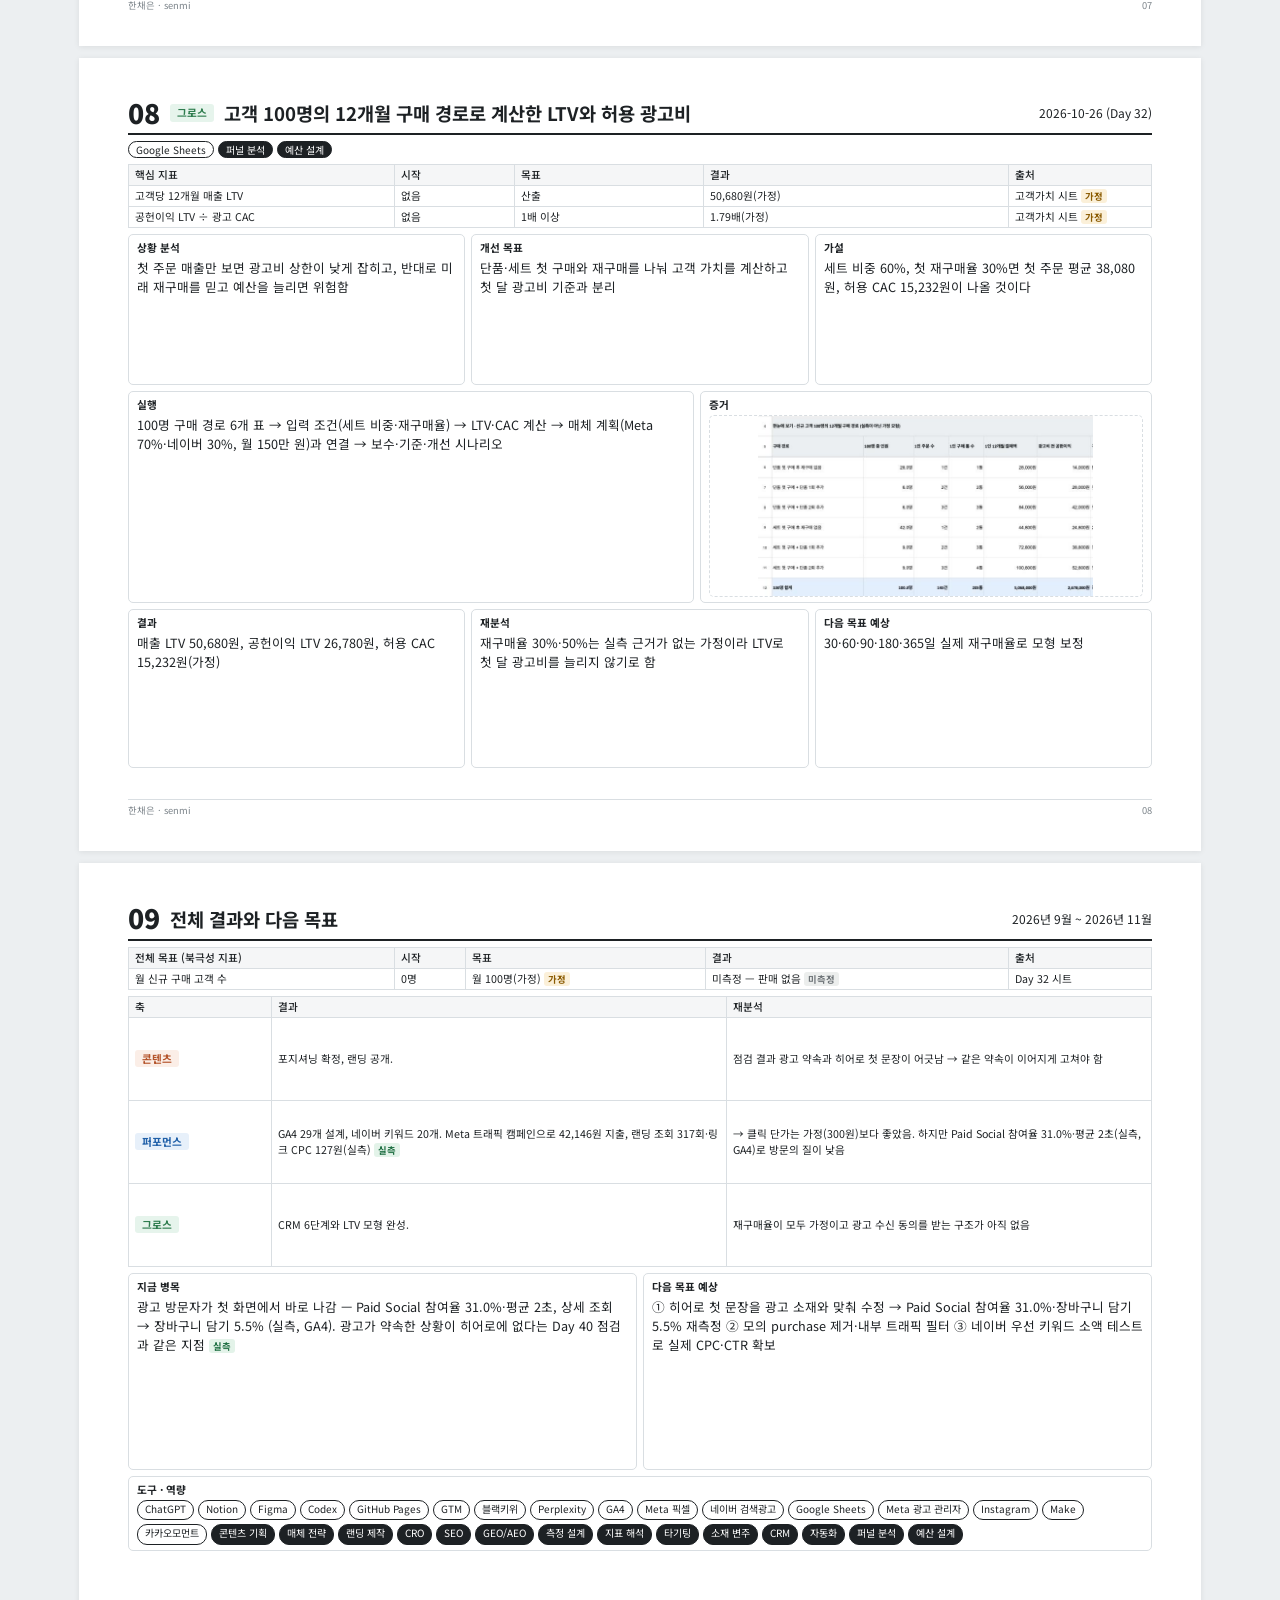
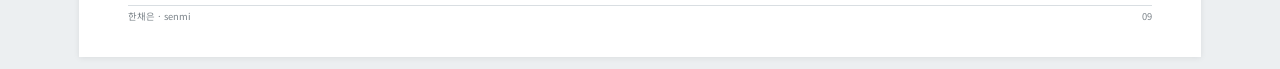
==== commit 54810a68: "01 상황 분석 문구 정리 Co-Authored-By: Claude Opus 5.5 <noreply@anthropic.com> Claude-Session: https://claud" ====
--- a/portfolio/index.html
+++ b/portfolio/index.html
@@ -65,7 +65,7 @@
 <div class="badges"><span class="b">ChatGPT</span><span class="b">Notion</span><span class="b">Figma</span><span class="b skill">콘텐츠 기획</span><span class="b skill">매체 전략</span></div>
 <table><tr><th style="width:26%">핵심 지표</th><th>시작</th><th>목표</th><th>결과</th><th style="width:14%">출처</th></tr><tr><td>경쟁 대비 차별점</td><td>수분·진정(경쟁과 같음)</td><td>고유 문제 1개</td><td>&#x27;다음 날 베이스 들뜸&#x27; 확정</td><td>Day 9 포지셔닝 맵</td></tr><tr><td>채널별 메시지</td><td>0개</td><td>4채널</td><td>IG·유튜브·블로그·광고 4채널 변환본</td><td>Day 10 메시지 하우스</td></tr></table>
 <div class="row3">
- <div class="box s1"><b>상황 분석</b><div>사과 모양은 눈에 띄지만 &#x27;굿즈 같다, 효과 있나?&#x27;라는 의심이 생김. 경쟁 제품이 모두 수분을 말해서 수분만으로는 구분 안 됨</div></div>
+ <div class="box s1"><b>상황 분석</b><div>사과 모양은 눈에 띄지만 &#x27;굿즈 같다, 효과 있나?&#x27;라는 의심이 생김. 경쟁 제품 대부분이 수분을 말해서 수분만으로는 구분 안 됨</div></div>
  <div class="box s1"><b>개선 목표</b><div>고객이 한 문장으로 기억할 사용 이유 만들기</div></div>
  <div class="box s1"><b>가설</b><div>&#x27;수분&#x27; 대신 &#x27;내일 화장 들뜸&#x27;을 먼저 말하면 사과 모양 호기심이 필요성으로 이어질 것이다</div></div>
 </div>
